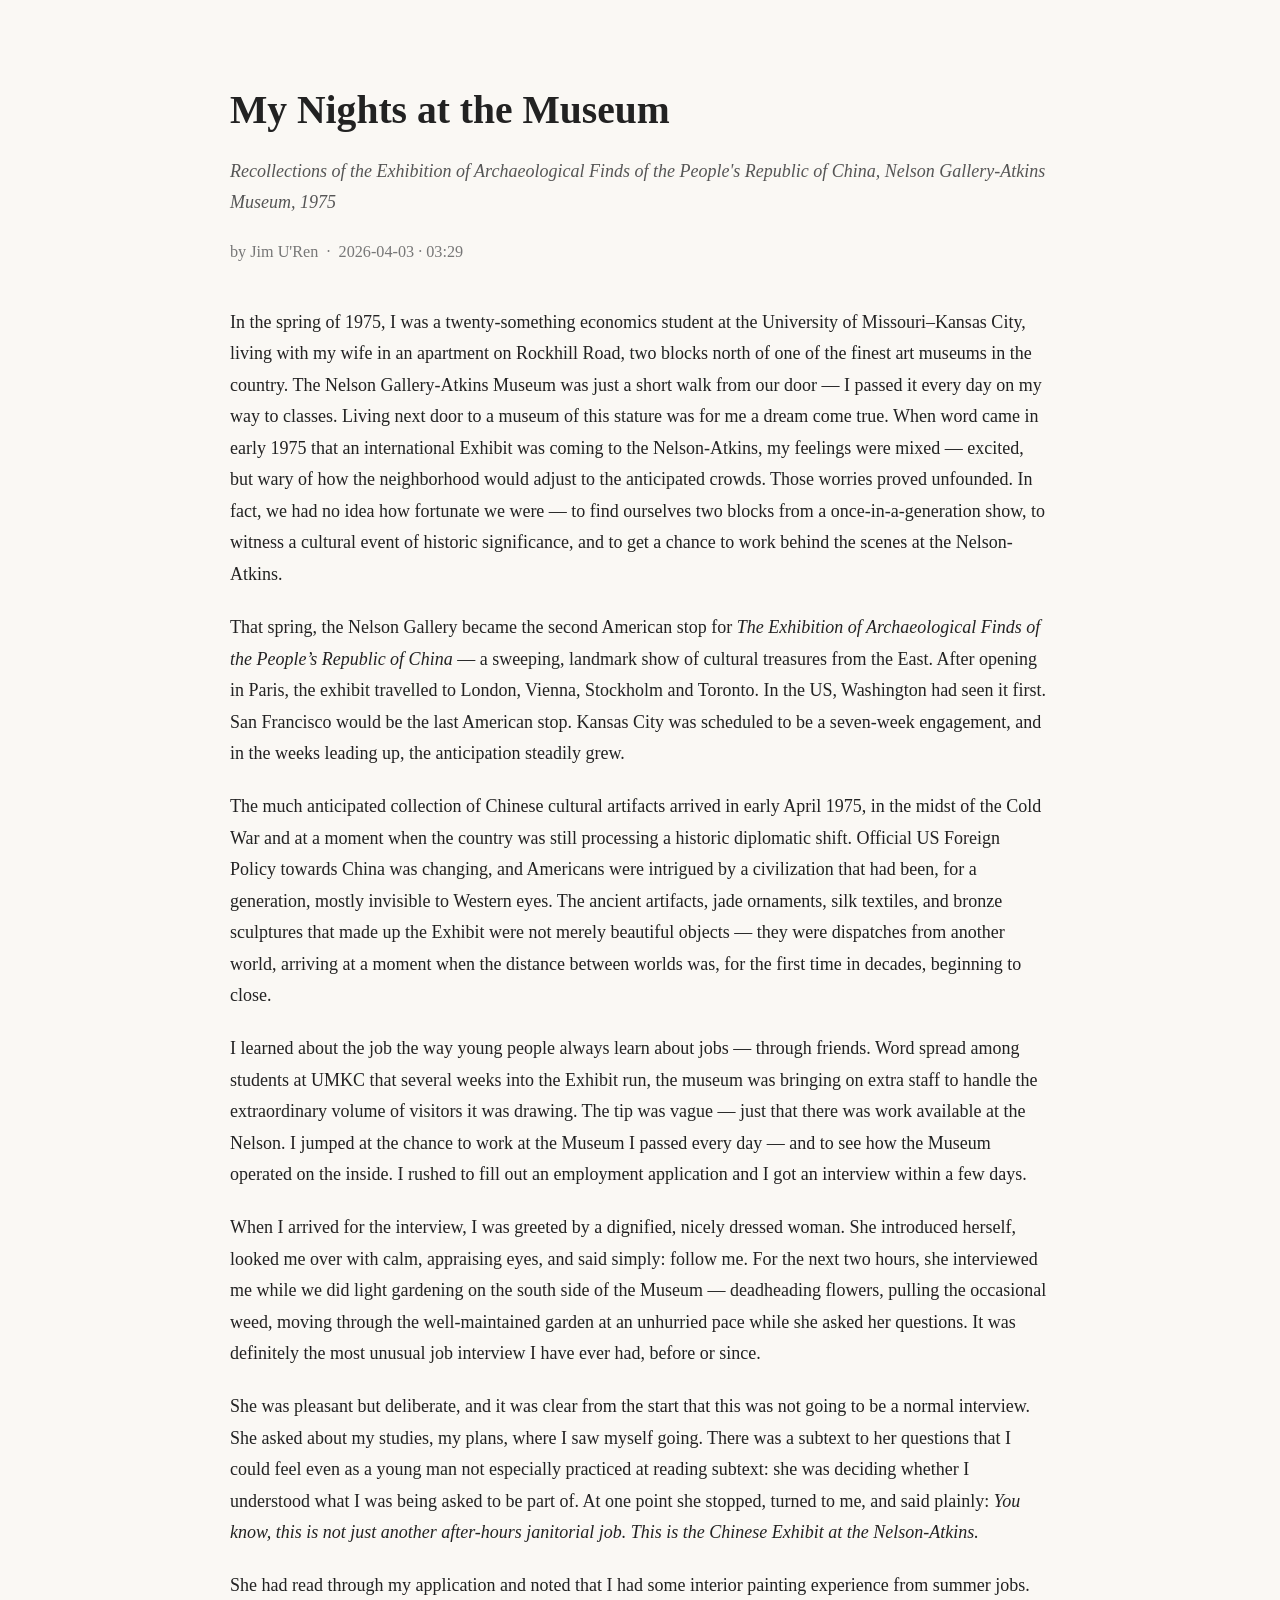
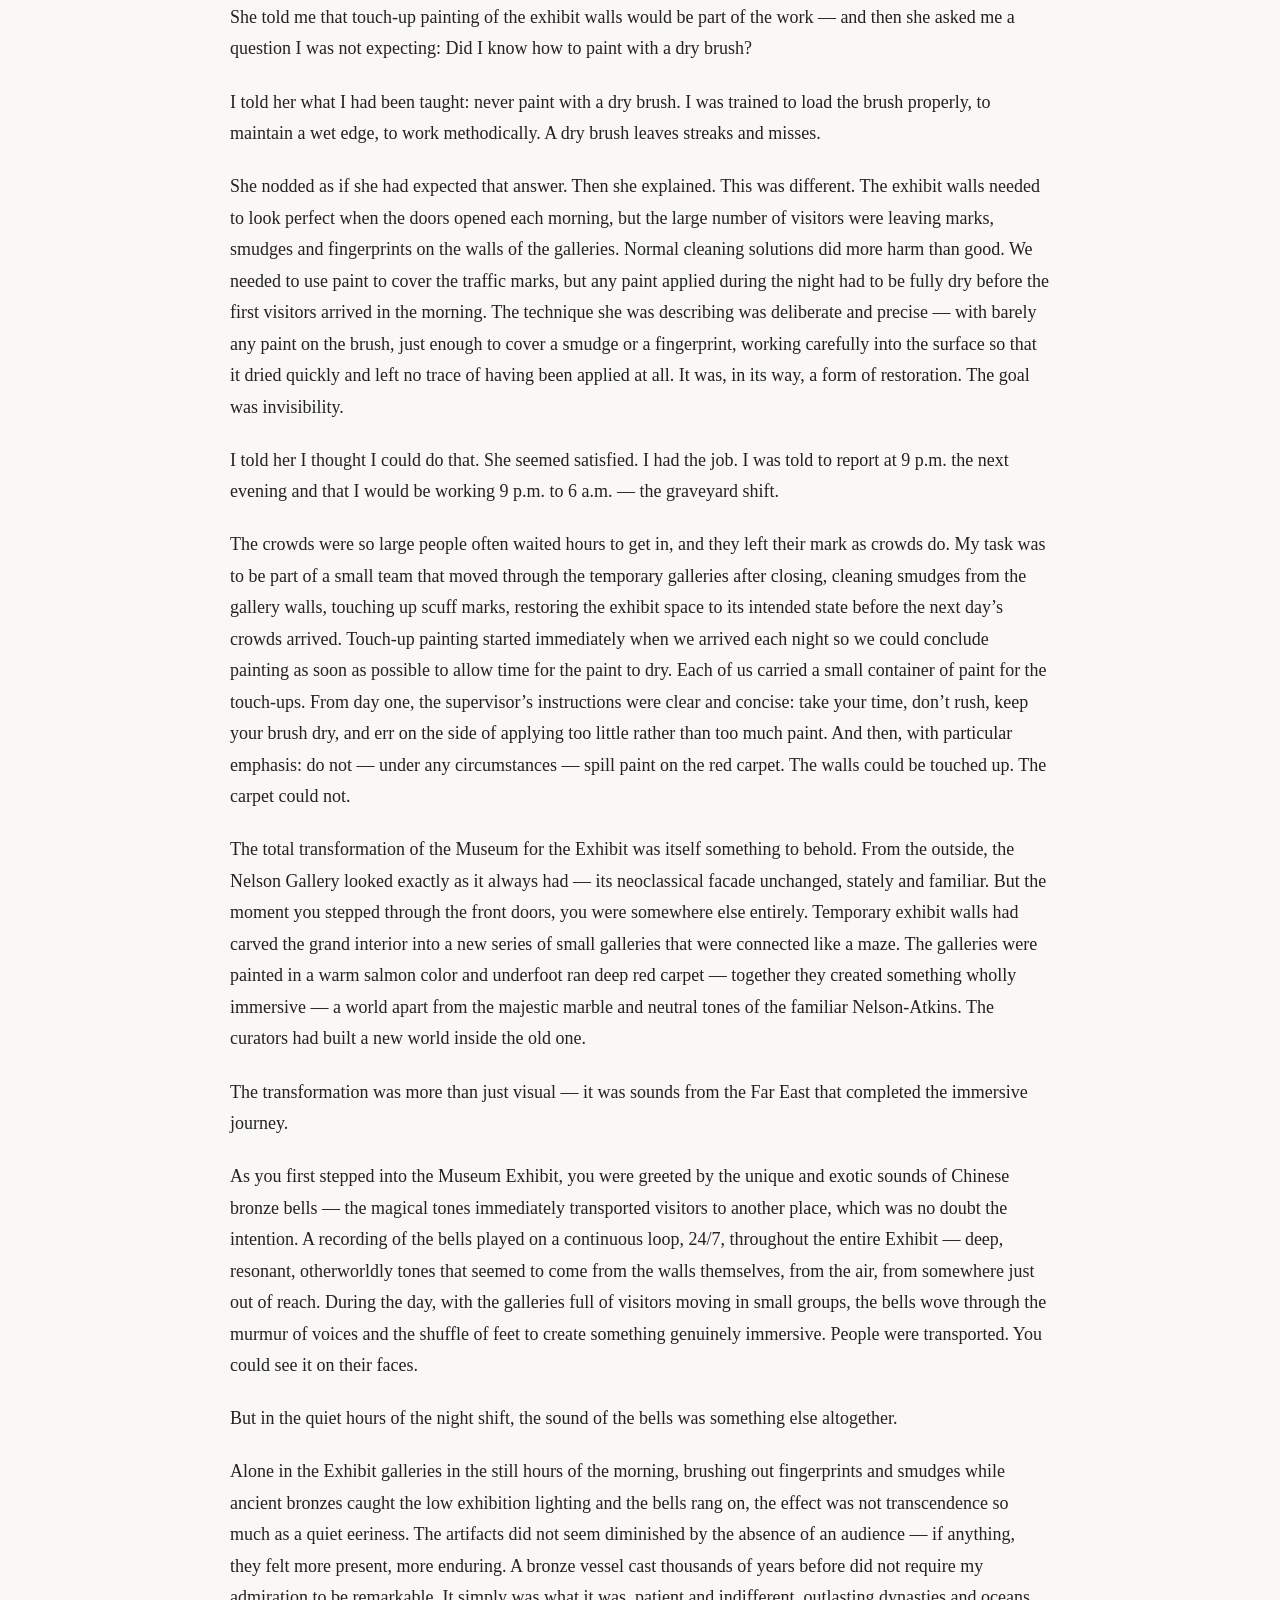
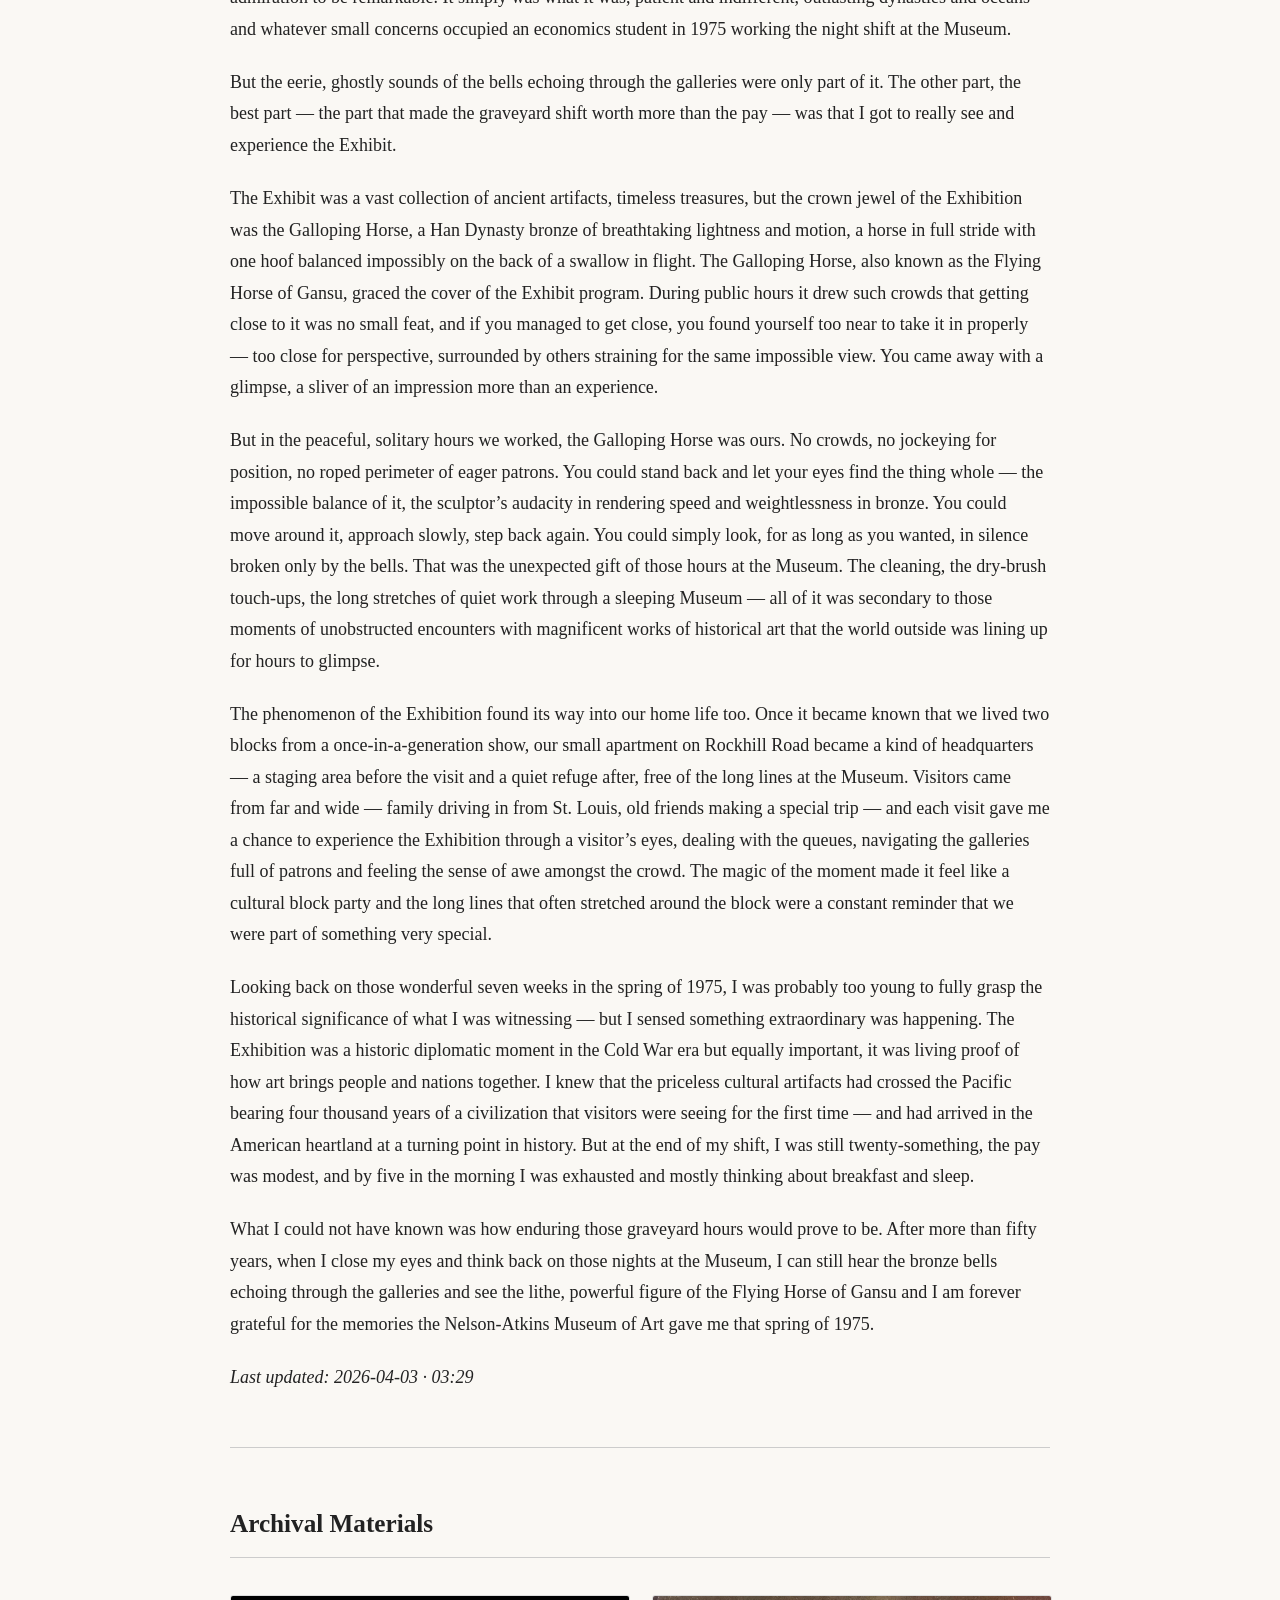
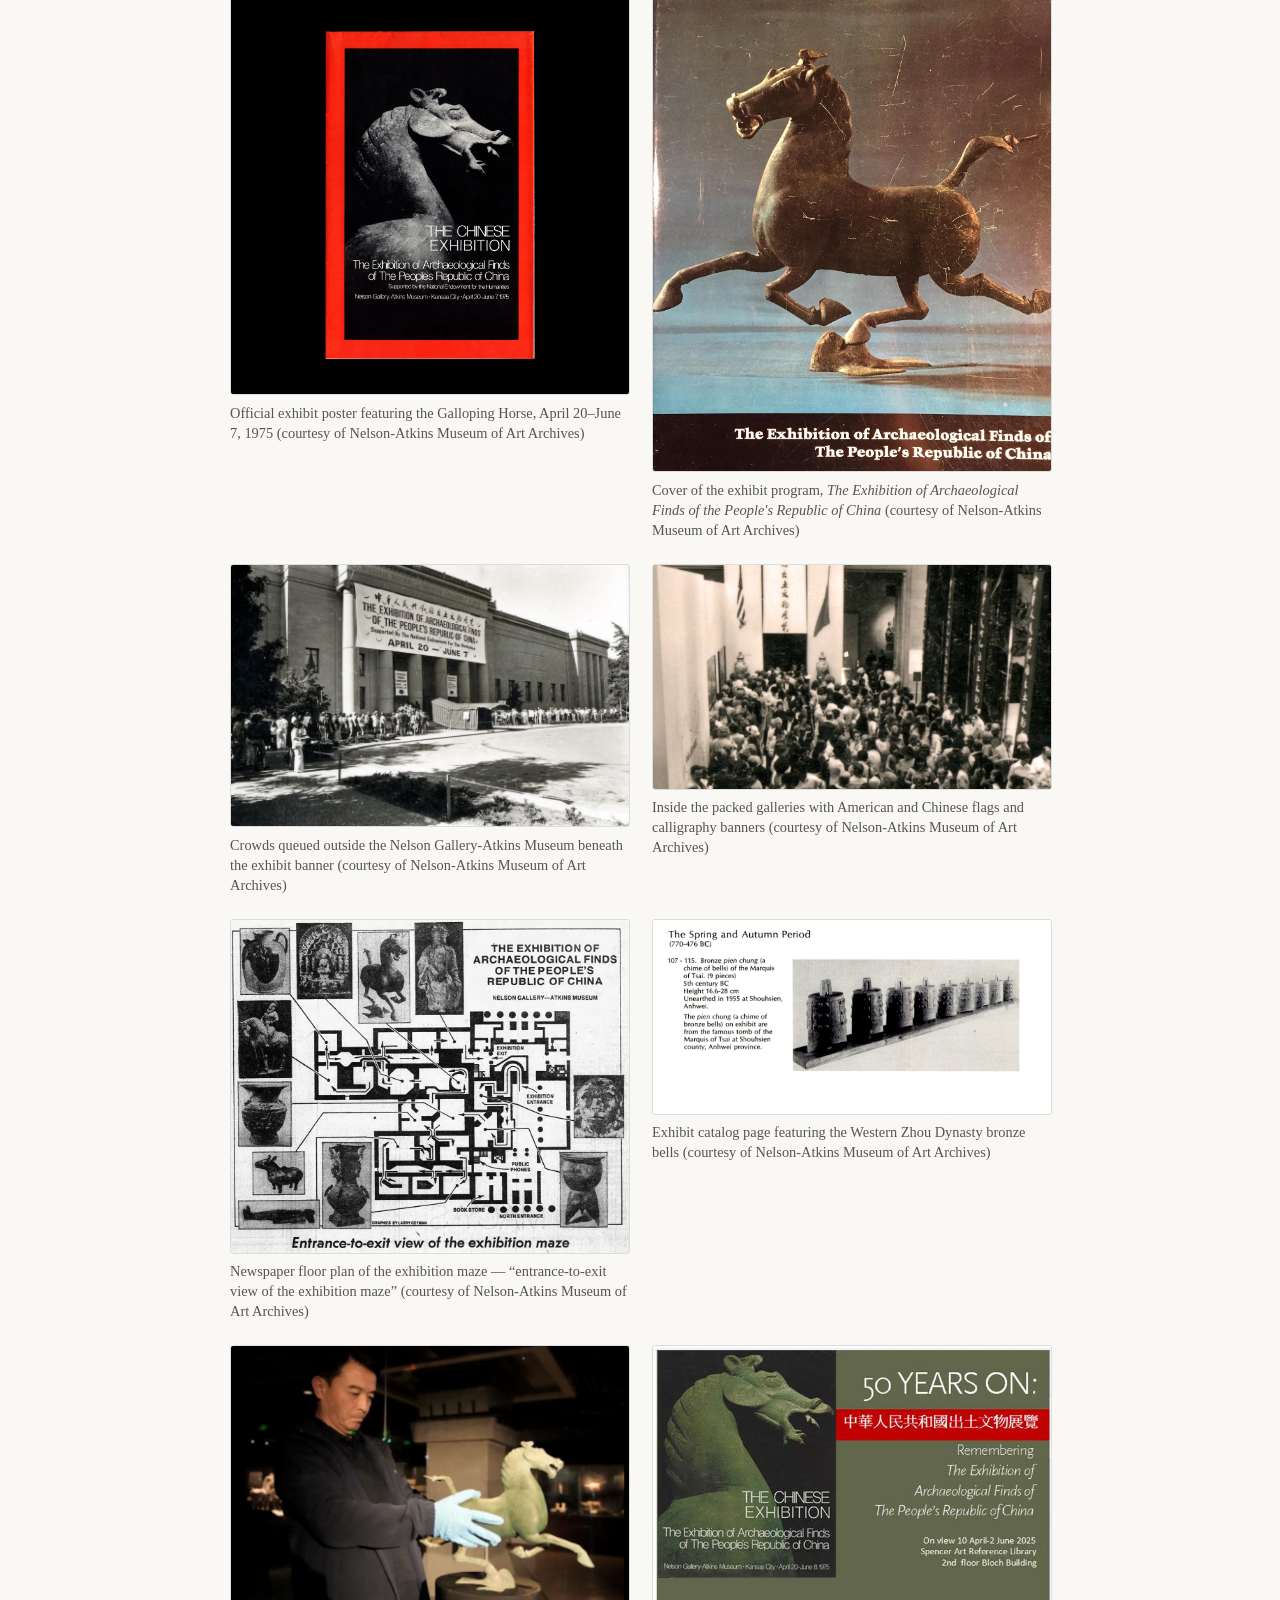
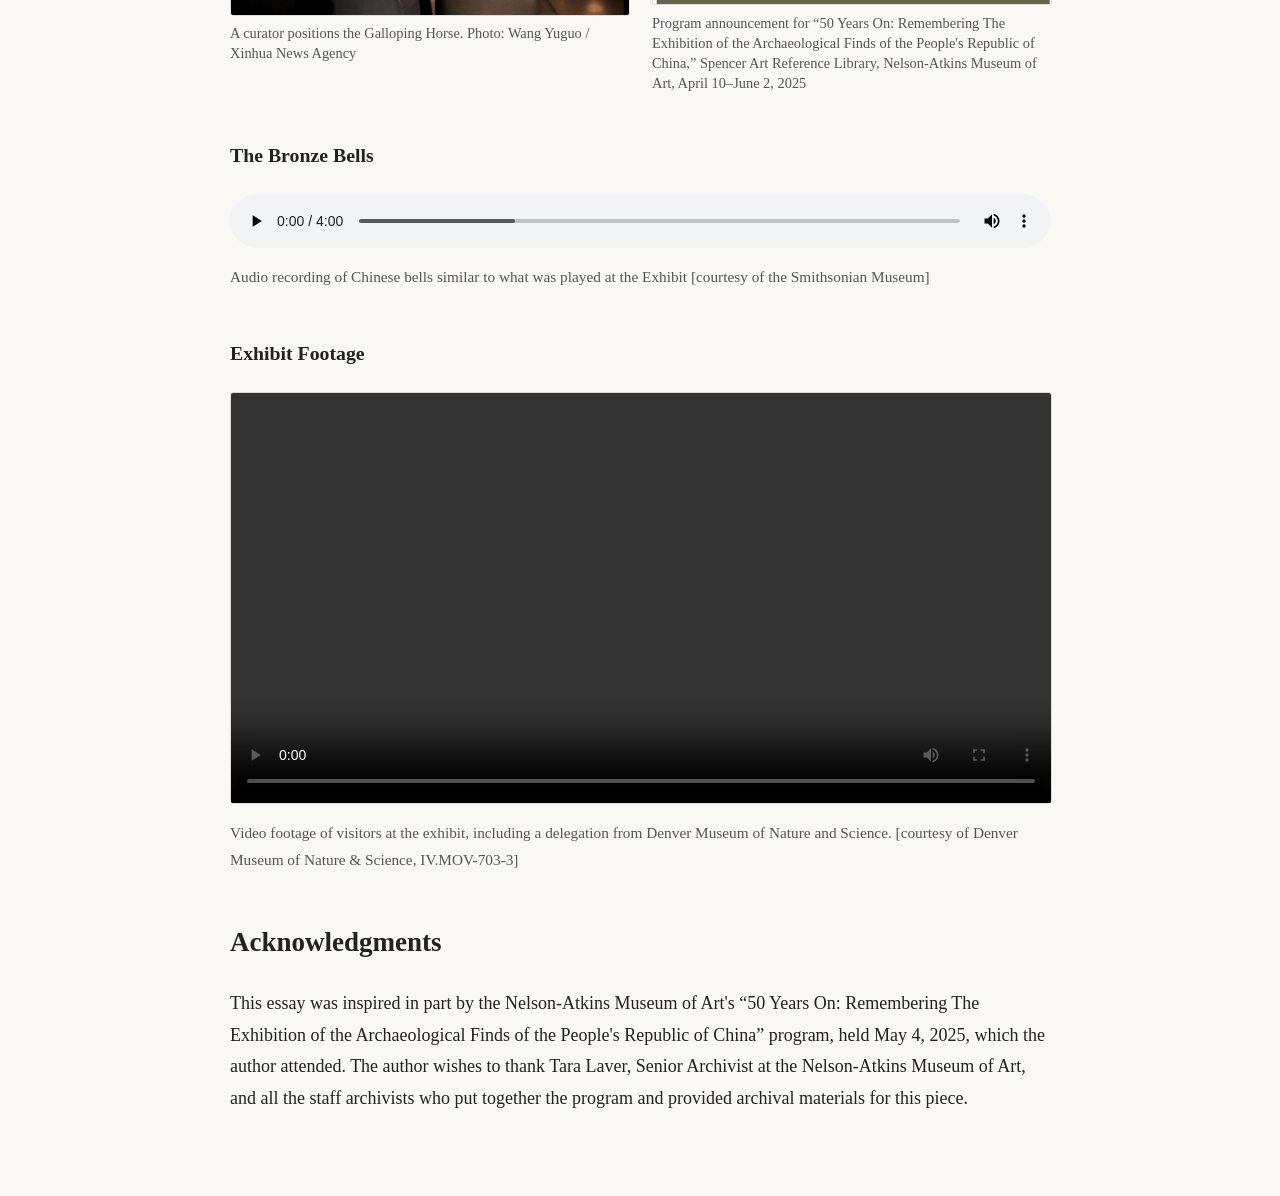
==== docs/index.html @ 13f087d5 "Grammar fixes and word refinements - "a historic" replacing "an historic" (American English) - "livi" ====
<!DOCTYPE html>
<html lang="en">
<head>
  <meta charset="UTF-8">
  <meta name="viewport" content="width=device-width, initial-scale=1.0">
  <title>My Nights at the Museum</title>
  <link rel="stylesheet" href="style.css">
</head>
<body>
<div class="container">

  <h1>My Nights at the Museum</h1>
  <p class="subtitle">Recollections of the Exhibition of Archaeological Finds of the People&#39;s Republic of China, Nelson Gallery-Atkins Museum, 1975</p>
  <p class="byline">by Jim U&#39;Ren &nbsp;&middot;&nbsp; 2026-04-03 · 03:29</p>

  <p>In the spring of 1975, I was a twenty-something economics student at
  the University of Missouri–Kansas City, living with my wife in an
  apartment on Rockhill Road, two blocks north of one of the finest art
  museums in the country. The Nelson Gallery-Atkins Museum was just a
  short walk from our door — I passed it every day on my way to classes.
  Living next door to a museum of this stature was for me a dream come
  true. When word came in early 1975 that an international Exhibit was
  coming to the Nelson-Atkins, my feelings were mixed — excited, but wary
  of how the neighborhood would adjust to the anticipated crowds. Those
  worries proved unfounded. In fact, we had no idea how fortunate we were
  — to find ourselves two blocks from a once-in-a-generation show, to
  witness a cultural event of historic significance, and to get a chance
  to work behind the scenes at the Nelson-Atkins.</p>
  <p>That spring, the Nelson Gallery became the second American stop for
  <em>The Exhibition of Archaeological Finds of the People’s Republic of
  China</em> — a sweeping, landmark show of cultural treasures from the
  East. After opening in Paris, the exhibit travelled to London, Vienna,
  Stockholm and Toronto. In the US, Washington had seen it first. San
  Francisco would be the last American stop. Kansas City was scheduled to
  be a seven-week engagement, and in the weeks leading up, the
  anticipation steadily grew.</p>
  <p>The much anticipated collection of Chinese cultural artifacts arrived
  in early April 1975, in the midst of the Cold War and at a moment when
  the country was still processing a historic diplomatic shift. Official
  US Foreign Policy towards China was changing, and Americans were
  intrigued by a civilization that had been, for a generation, mostly
  invisible to Western eyes. The ancient artifacts, jade ornaments, silk
  textiles, and bronze sculptures that made up the Exhibit were not merely
  beautiful objects — they were dispatches from another world, arriving at
  a moment when the distance between worlds was, for the first time in
  decades, beginning to close.</p>
  <p>I learned about the job the way young people always learn about jobs
  — through friends. Word spread among students at UMKC that several weeks
  into the Exhibit run, the museum was bringing on extra staff to handle
  the extraordinary volume of visitors it was drawing. The tip was vague —
  just that there was work available at the Nelson. I jumped at the chance
  to work at the Museum I passed every day — and to see how the Museum
  operated on the inside. I rushed to fill out an employment application
  and I got an interview within a few days.</p>
  <p>When I arrived for the interview, I was greeted by a dignified,
  nicely dressed woman. She introduced herself, looked me over with calm,
  appraising eyes, and said simply: follow me. For the next two hours, she
  interviewed me while we did light gardening on the south side of the
  Museum — deadheading flowers, pulling the occasional weed, moving
  through the well-maintained garden at an unhurried pace while she asked
  her questions. It was definitely the most unusual job interview I have
  ever had, before or since.</p>
  <p>She was pleasant but deliberate, and it was clear from the start that
  this was not going to be a normal interview. She asked about my studies,
  my plans, where I saw myself going. There was a subtext to her questions
  that I could feel even as a young man not especially practiced at
  reading subtext: she was deciding whether I understood what I was being
  asked to be part of. At one point she stopped, turned to me, and said
  plainly: <em>You know, this is not just another after-hours janitorial
  job. This is the Chinese Exhibit at the Nelson-Atkins.</em></p>
  <p>She had read through my application and noted that I had some
  interior painting experience from summer jobs. She told me that touch-up
  painting of the exhibit walls would be part of the work — and then she
  asked me a question I was not expecting: Did I know how to paint with a
  dry brush?</p>
  <p>I told her what I had been taught: never paint with a dry brush. I
  was trained to load the brush properly, to maintain a wet edge, to work
  methodically. A dry brush leaves streaks and misses.</p>
  <p>She nodded as if she had expected that answer. Then she explained.
  This was different. The exhibit walls needed to look perfect when the
  doors opened each morning, but the large number of visitors were leaving
  marks, smudges and fingerprints on the walls of the galleries. Normal
  cleaning solutions did more harm than good. We needed to use paint to
  cover the traffic marks, but any paint applied during the night had to
  be fully dry before the first visitors arrived in the morning. The
  technique she was describing was deliberate and precise — with barely
  any paint on the brush, just enough to cover a smudge or a fingerprint,
  working carefully into the surface so that it dried quickly and left no
  trace of having been applied at all. It was, in its way, a form of
  restoration. The goal was invisibility.</p>
  <p>I told her I thought I could do that. She seemed satisfied. I had the
  job. I was told to report at 9 p.m. the next evening and that I would be
  working 9 p.m. to 6 a.m. — the graveyard shift.</p>
  <p>The crowds were so large people often waited hours to get in, and
  they left their mark as crowds do. My task was to be part of a small
  team that moved through the temporary galleries after closing, cleaning
  smudges from the gallery walls, touching up scuff marks, restoring the
  exhibit space to its intended state before the next day’s crowds
  arrived. Touch-up painting started immediately when we arrived each
  night so we could conclude painting as soon as possible to allow time
  for the paint to dry. Each of us carried a small container of paint for
  the touch-ups. From day one, the supervisor’s instructions were clear
  and concise: take your time, don’t rush, keep your brush dry, and err on
  the side of applying too little rather than too much paint. And then,
  with particular emphasis: do not — under any circumstances — spill paint
  on the red carpet. The walls could be touched up. The carpet could
  not.</p>
  <p>The total transformation of the Museum for the Exhibit was itself
  something to behold. From the outside, the Nelson Gallery looked exactly
  as it always had — its neoclassical facade unchanged, stately and
  familiar. But the moment you stepped through the front doors, you were
  somewhere else entirely. Temporary exhibit walls had carved the grand
  interior into a new series of small galleries that were connected like a
  maze. The galleries were painted in a warm salmon color and underfoot
  ran deep red carpet — together they created something wholly immersive —
  a world apart from the majestic marble and neutral tones of the familiar
  Nelson-Atkins. The curators had built a new world inside the old
  one.</p>
  <p>The transformation was more than just visual — it was sounds from the
  Far East that completed the immersive journey.</p>
  <p>As you first stepped into the Museum Exhibit, you were greeted by the
  unique and exotic sounds of Chinese bronze bells — the magical tones
  immediately transported visitors to another place, which was no doubt
  the intention. A recording of the bells played on a continuous loop,
  24/7, throughout the entire Exhibit — deep, resonant, otherworldly tones
  that seemed to come from the walls themselves, from the air, from
  somewhere just out of reach. During the day, with the galleries full of
  visitors moving in small groups, the bells wove through the murmur of
  voices and the shuffle of feet to create something genuinely immersive.
  People were transported. You could see it on their faces.</p>
  <p>But in the quiet hours of the night shift, the sound of the bells was
  something else altogether.</p>
  <p>Alone in the Exhibit galleries in the still hours of the morning,
  brushing out fingerprints and smudges while ancient bronzes caught the
  low exhibition lighting and the bells rang on, the effect was not
  transcendence so much as a quiet eeriness. The artifacts did not seem
  diminished by the absence of an audience — if anything, they felt more
  present, more enduring. A bronze vessel cast thousands of years before
  did not require my admiration to be remarkable. It simply was what it
  was, patient and indifferent, outlasting dynasties and oceans and
  whatever small concerns occupied an economics student in 1975 working
  the night shift at the Museum.</p>
  <p>But the eerie, ghostly sounds of the bells echoing through the
  galleries were only part of it. The other part, the best part — the part
  that made the graveyard shift worth more than the pay — was that I got
  to really see and experience the Exhibit.</p>
  <p>The Exhibit was a vast collection of ancient artifacts, timeless
  treasures, but the crown jewel of the Exhibition was the Galloping
  Horse, a Han Dynasty bronze of breathtaking lightness and motion, a
  horse in full stride with one hoof balanced impossibly on the back of a
  swallow in flight. The Galloping Horse, also known as the Flying Horse
  of Gansu, graced the cover of the Exhibit program. During public hours
  it drew such crowds that getting close to it was no small feat, and if
  you managed to get close, you found yourself too near to take it in
  properly — too close for perspective, surrounded by others straining for
  the same impossible view. You came away with a glimpse, a sliver of an
  impression more than an experience.</p>
  <p>But in the peaceful, solitary hours we worked, the Galloping Horse
  was ours. No crowds, no jockeying for position, no roped perimeter of
  eager patrons. You could stand back and let your eyes find the thing
  whole — the impossible balance of it, the sculptor’s audacity in
  rendering speed and weightlessness in bronze. You could move around it,
  approach slowly, step back again. You could simply look, for as long as
  you wanted, in silence broken only by the bells. That was the unexpected
  gift of those hours at the Museum. The cleaning, the dry-brush
  touch-ups, the long stretches of quiet work through a sleeping Museum —
  all of it was secondary to those moments of unobstructed encounters with
  magnificent works of historical art that the world outside was lining up
  for hours to glimpse.</p>
  <p>The phenomenon of the Exhibition found its way into our home life
  too. Once it became known that we lived two blocks from a
  once-in-a-generation show, our small apartment on Rockhill Road became a
  kind of headquarters — a staging area before the visit and a quiet
  refuge after, free of the long lines at the Museum. Visitors came from
  far and wide — family driving in from St. Louis, old friends making a
  special trip — and each visit gave me a chance to experience the
  Exhibition through a visitor’s eyes, dealing with the queues, navigating
  the galleries full of patrons and feeling the sense of awe amongst the
  crowd. The magic of the moment made it feel like a cultural block party
  and the long lines that often stretched around the block were a constant
  reminder that we were part of something very special.</p>
  <p>Looking back on those wonderful seven weeks in the spring of 1975, I
  was probably too young to fully grasp the historical significance of
  what I was witnessing — but I sensed something extraordinary was
  happening. The Exhibition was a historic diplomatic moment in the Cold
  War era but equally important, it was living proof of how art brings
  people and nations together. I knew that the priceless cultural
  artifacts had crossed the Pacific bearing four thousand years of a
  civilization that visitors were seeing for the first time — and had
  arrived in the American heartland at a turning point in history. But at
  the end of my shift, I was still twenty-something, the pay was modest,
  and by five in the morning I was exhausted and mostly thinking about
  breakfast and sleep.</p>
  <p>What I could not have known was how enduring those graveyard hours
  would prove to be. After more than fifty years, when I close my eyes and
  think back on those nights at the Museum, I can still hear the bronze
  bells echoing through the galleries and see the lithe, powerful figure
  of the Flying Horse of Gansu and I am forever grateful for the memories
  the Nelson-Atkins Museum of Art gave me that spring of 1975.</p>

  <p class="timestamp"><em>Last updated: 2026-04-03 · 03:29</em></p>

  <hr>

  <div class="archival">
    <h2>Archival Materials</h2>

    <div class="gallery">
      <figure>
        <img src="The-Exhibit-Poster.png" alt="Official exhibit poster featuring the Galloping Horse">
        <figcaption>Official exhibit poster featuring the Galloping Horse, April 20&ndash;June 7, 1975 (courtesy of Nelson-Atkins Museum of Art Archives)</figcaption>
      </figure>
      <figure>
        <img src="The-Prancing-Horse.jpg" alt="Cover of the exhibit program">
        <figcaption>Cover of the exhibit program, <em>The Exhibition of Archaeological Finds of the People&#39;s Republic of China</em> (courtesy of Nelson-Atkins Museum of Art Archives)</figcaption>
      </figure>
      <figure>
        <img src="Lines-at-the-Museum.jpg" alt="Crowds queued outside the Nelson Gallery-Atkins Museum">
        <figcaption>Crowds queued outside the Nelson Gallery-Atkins Museum beneath the exhibit banner (courtesy of Nelson-Atkins Museum of Art Archives)</figcaption>
      </figure>
      <figure>
        <img src="Crowds-at-the-Museum.jpg" alt="Packed galleries inside the museum">
        <figcaption>Inside the packed galleries with American and Chinese flags and calligraphy banners (courtesy of Nelson-Atkins Museum of Art Archives)</figcaption>
      </figure>
      <figure>
        <img src="Map-of-the-Exhibit.jpg" alt="Newspaper floor plan of the exhibition maze">
        <figcaption>Newspaper floor plan of the exhibition maze &mdash; &ldquo;entrance-to-exit view of the exhibition maze&rdquo; (courtesy of Nelson-Atkins Museum of Art Archives)</figcaption>
      </figure>
      <figure>
        <img src="A-Chime-of-Bronze-Bells.png" alt="Exhibit catalog page featuring Western Zhou Dynasty bronze bells">
        <figcaption>Exhibit catalog page featuring the Western Zhou Dynasty bronze bells (courtesy of Nelson-Atkins Museum of Art Archives)</figcaption>
      </figure>
      <figure>
        <img src="Chinese-Curator-w-Galloping-Horse.png" alt="Curator handling the Galloping Horse">
        <figcaption>A curator positions the Galloping Horse. Photo: Wang Yuguo / Xinhua News Agency</figcaption>
      </figure>
      <figure>
        <img src="50year-Nelson-Atkins-celebration.jpg" alt="50 Years On: Remembering The Exhibition of Archaeological Finds of the People's Republic of China">
        <figcaption>Program announcement for &ldquo;50 Years On: Remembering The Exhibition of the Archaeological Finds of the People&#39;s Republic of China,&rdquo; Spencer Art Reference Library, Nelson-Atkins Museum of Art, April 10&ndash;June 2, 2025</figcaption>
      </figure>
    </div>

    <div class="audio-section">
      <h3>The Bronze Bells</h3>
      <audio controls>
        <source src="Chinese_Bells.mp3" type="audio/mpeg">
        Your browser does not support the audio element.
      </audio>
      <p>Audio recording of Chinese bells similar to what was played at the Exhibit [courtesy of the Smithsonian Museum]</p>
    </div>

    <div class="video-section">
      <h3>Exhibit Footage</h3>
      <video controls>
        <source src="https://archive.org/download/chinese-exhibit-nelson-atkins-1975/VIDEO_Chinese-Exhibit-at-the-Nelson-Atkins-1975.mp4" type="video/mp4">
        Your browser does not support the video element.
      </video>
      <p>Video footage of visitors at the exhibit, including a delegation from Denver Museum of Nature and Science. [courtesy of Denver Museum of Nature &amp; Science, IV.MOV-703-3]</p>
    </div>

  </div>

  <div class="acknowledgments">
    <h2>Acknowledgments</h2>
    <p>This essay was inspired in part by the Nelson-Atkins Museum of Art&#39;s &ldquo;50 Years On: Remembering The Exhibition of the Archaeological Finds of the People&#39;s Republic of China&rdquo; program, held May 4, 2025, which the author attended. The author wishes to thank Tara Laver, Senior Archivist at the Nelson-Atkins Museum of Art, and all the staff archivists who put together the program and provided archival materials for this piece.</p>
  </div>

</div>
</body>
</html>
---- docs/style.css ----
body {
  font-family: Georgia, 'Times New Roman', serif;
  font-size: 18px;
  line-height: 1.75;
  color: #222;
  background: #faf8f4;
  margin: 0;
  padding: 0;
}

.container {
  max-width: 820px;
  margin: 0 auto;
  padding: 60px 40px;
}

h1 {
  font-size: 2.2em;
  margin-bottom: 0.2em;
  line-height: 1.2;
}

.subtitle {
  font-size: 1em;
  font-style: italic;
  color: #555;
  margin-bottom: 0.3em;
}

.byline {
  font-size: 0.9em;
  color: #777;
  margin-bottom: 2.5em;
}

p {
  margin: 1.2em 0;
}

em {
  font-style: italic;
}

hr {
  border: none;
  border-top: 1px solid #ccc;
  margin: 3em 0;
}

/* Archival Materials */
.archival {
  margin-top: 3em;
}

.archival h2 {
  font-size: 1.4em;
  margin-bottom: 1.5em;
  border-bottom: 1px solid #ccc;
  padding-bottom: 0.4em;
}

.gallery {
  display: grid;
  grid-template-columns: repeat(auto-fill, minmax(280px, 1fr));
  gap: 24px;
  margin-bottom: 2.5em;
}

.gallery figure {
  margin: 0;
}

.gallery img {
  width: 100%;
  height: auto;
  display: block;
  border: 1px solid #ddd;
  border-radius: 3px;
}

.gallery figcaption {
  font-size: 0.8em;
  color: #555;
  margin-top: 0.5em;
  line-height: 1.4;
}

.audio-section,
.video-section {
  margin-bottom: 2.5em;
}

.audio-section h3,
.video-section h3 {
  font-size: 1.1em;
  margin-bottom: 0.6em;
}

.audio-section p,
.video-section p {
  font-size: 0.85em;
  color: #555;
  margin-top: 0.4em;
}

audio {
  width: 100%;
  margin-top: 0.5em;
}

video {
  width: 100%;
  height: auto;
  border: 1px solid #ddd;
  border-radius: 3px;
  margin-top: 0.5em;
}
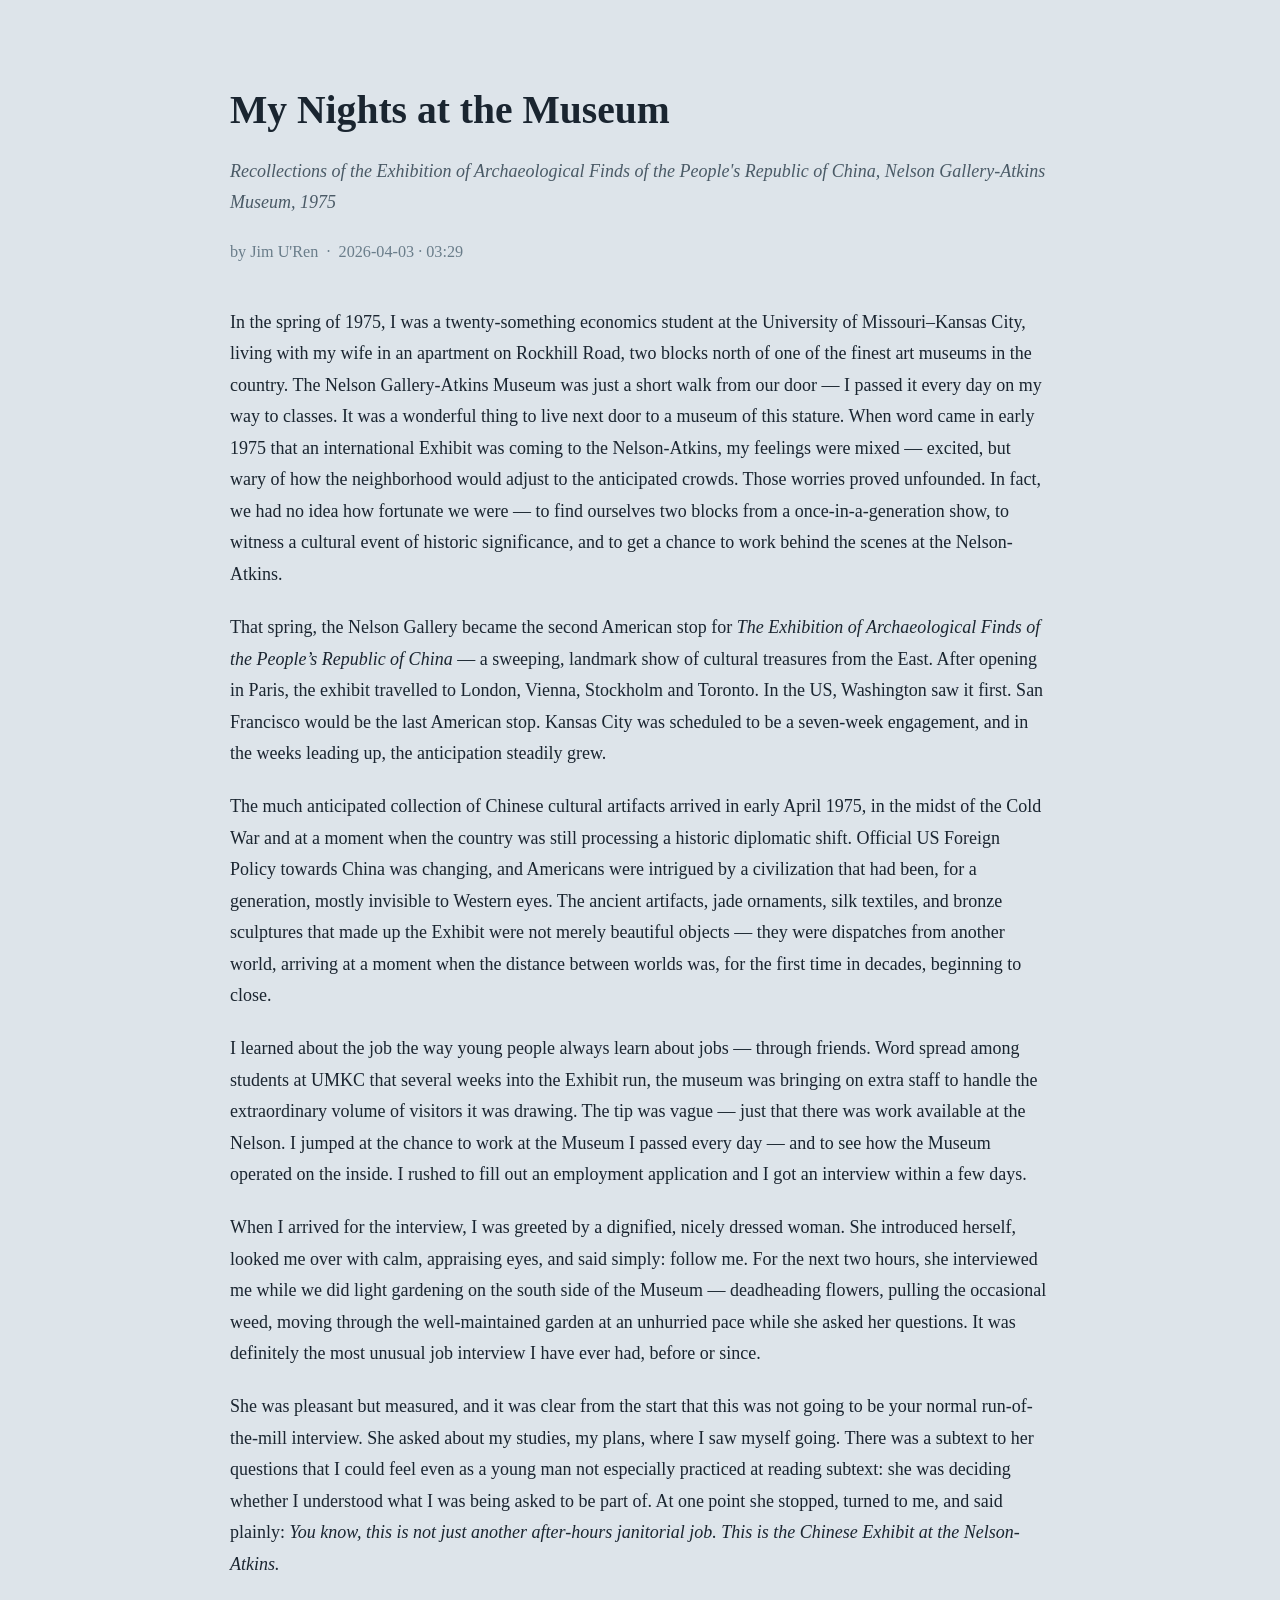
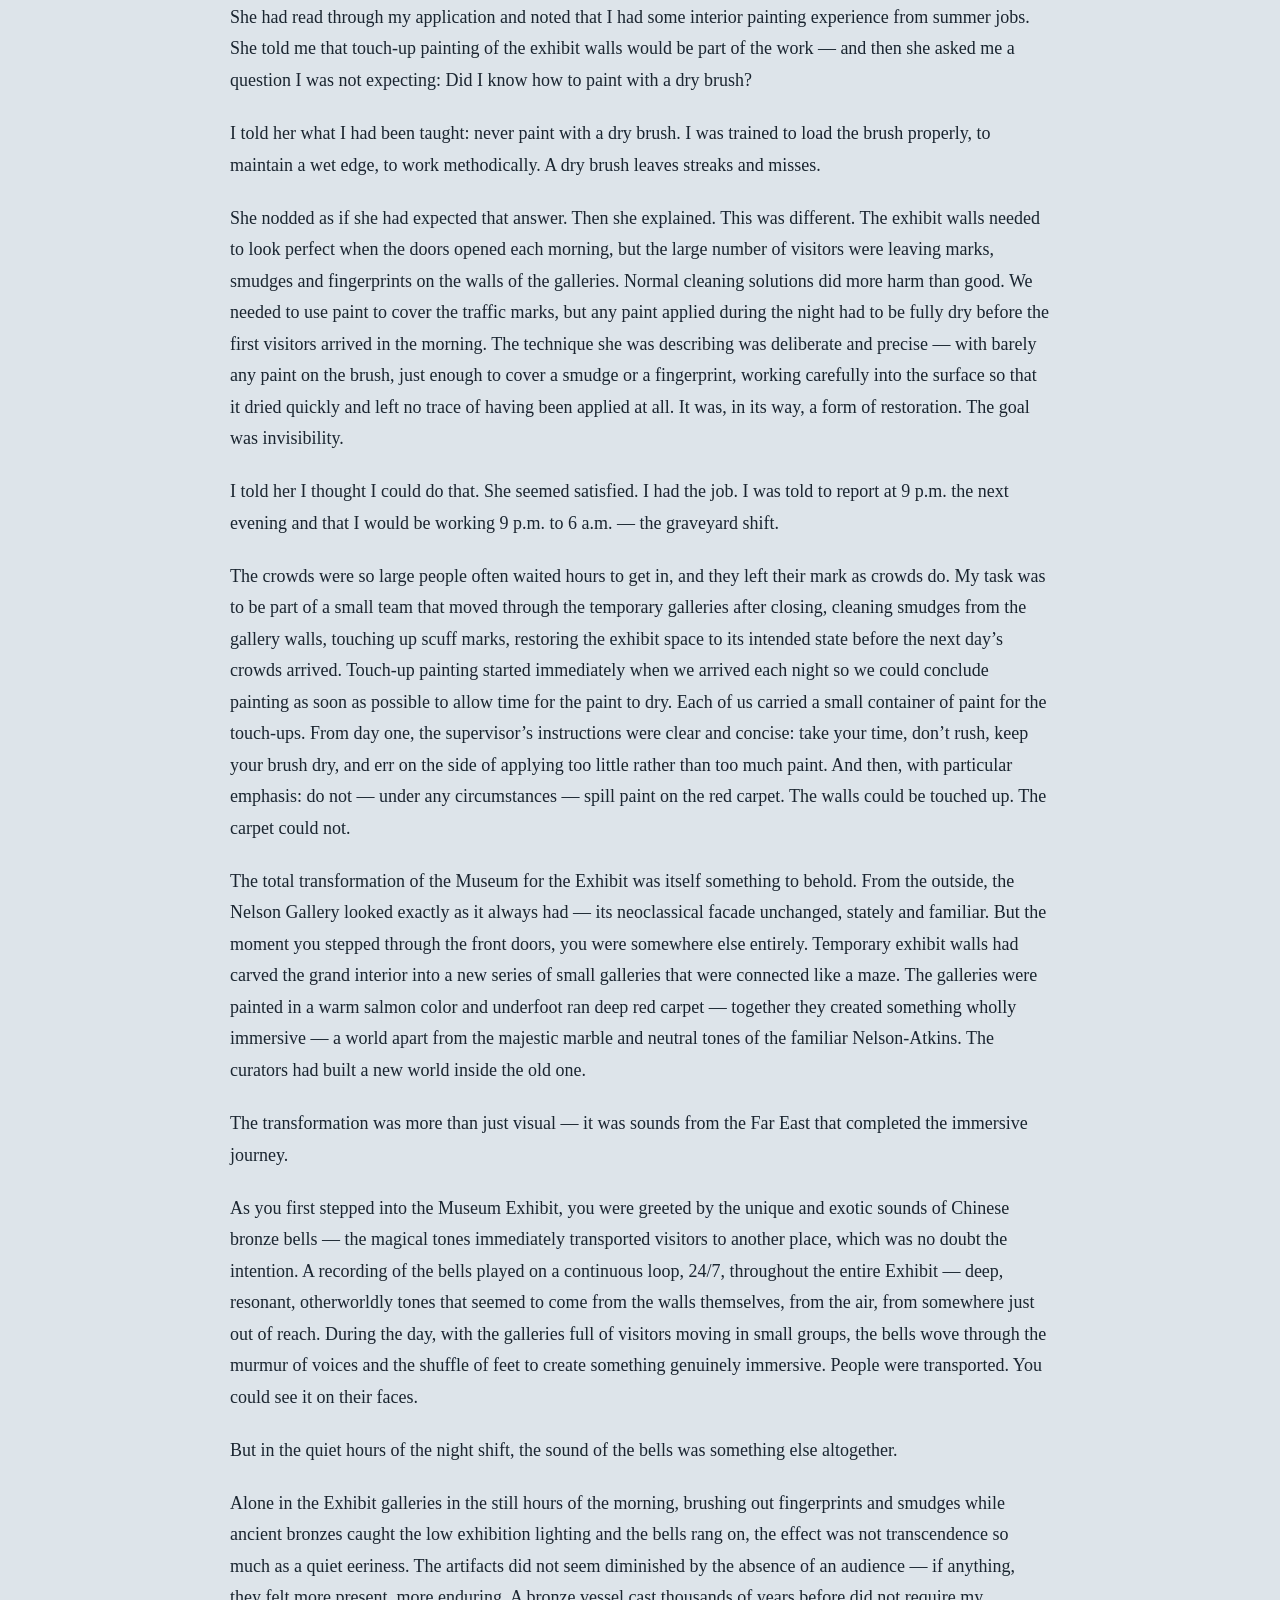
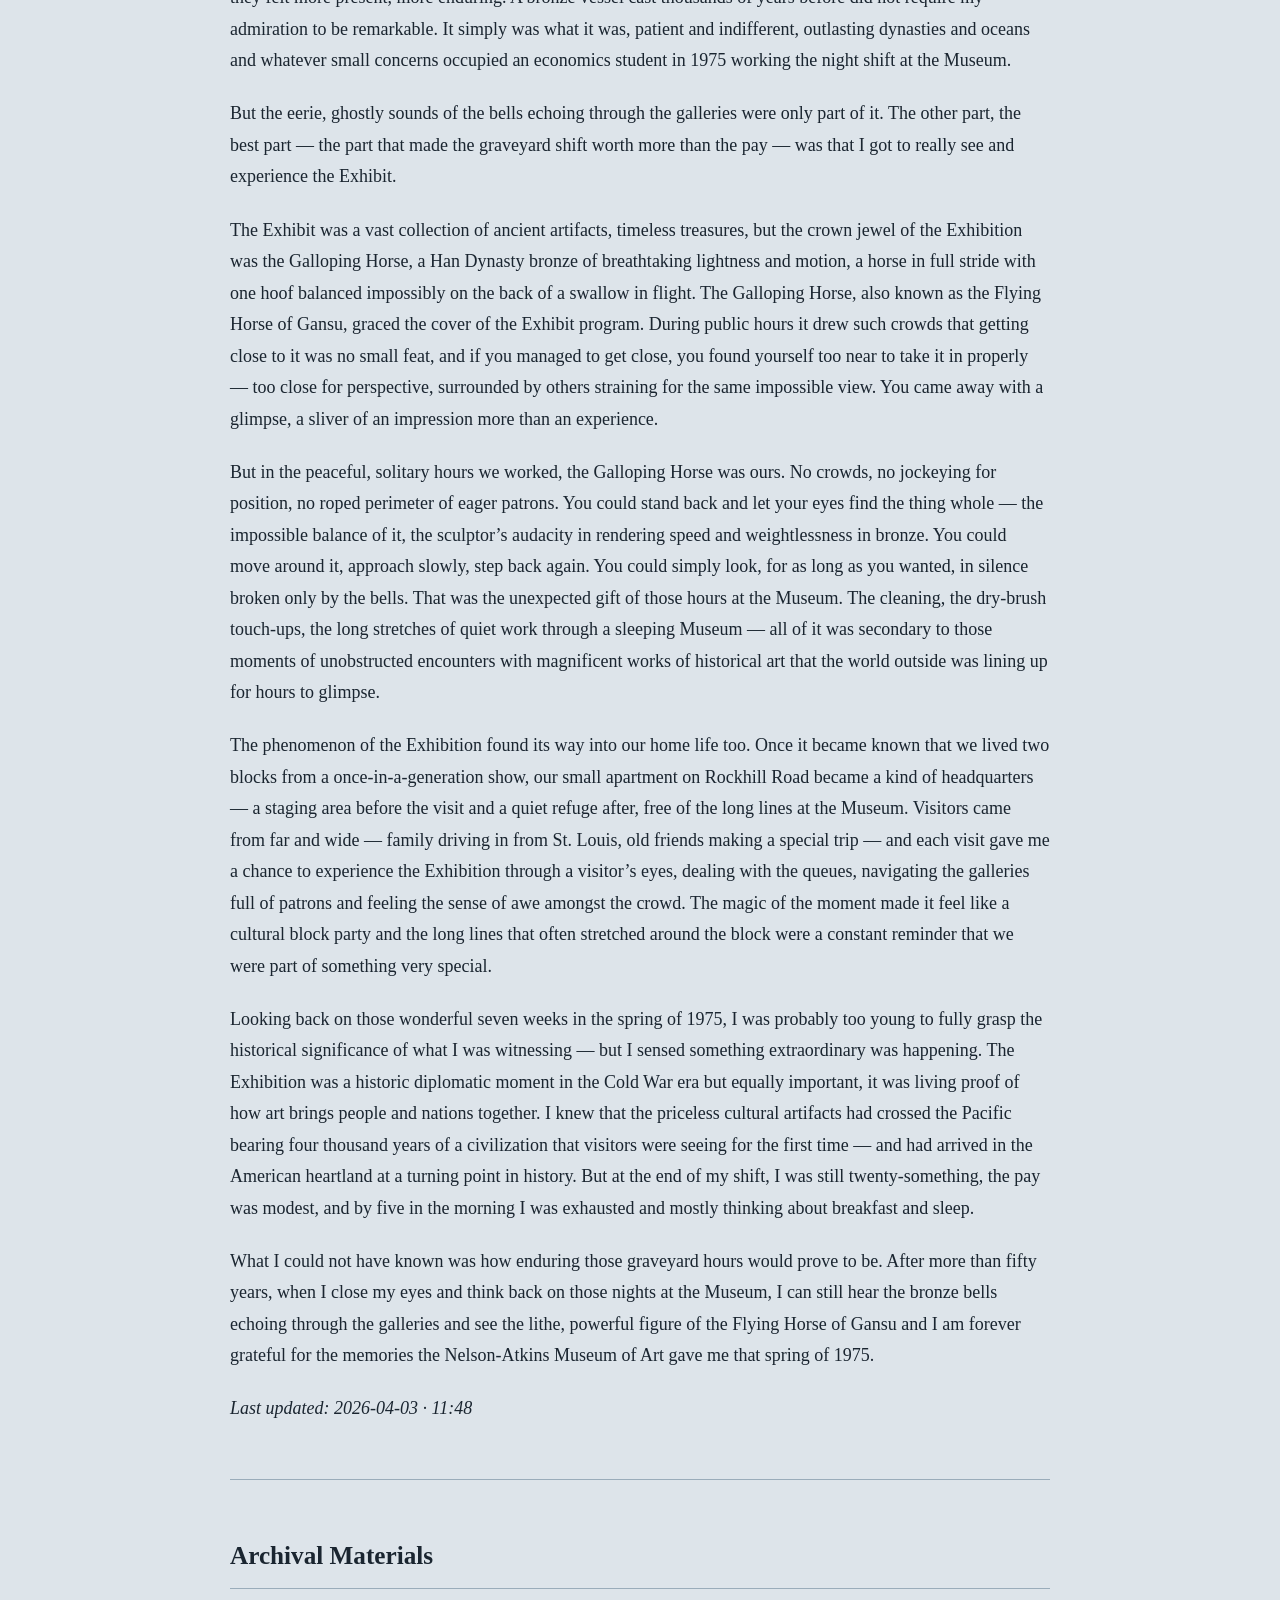
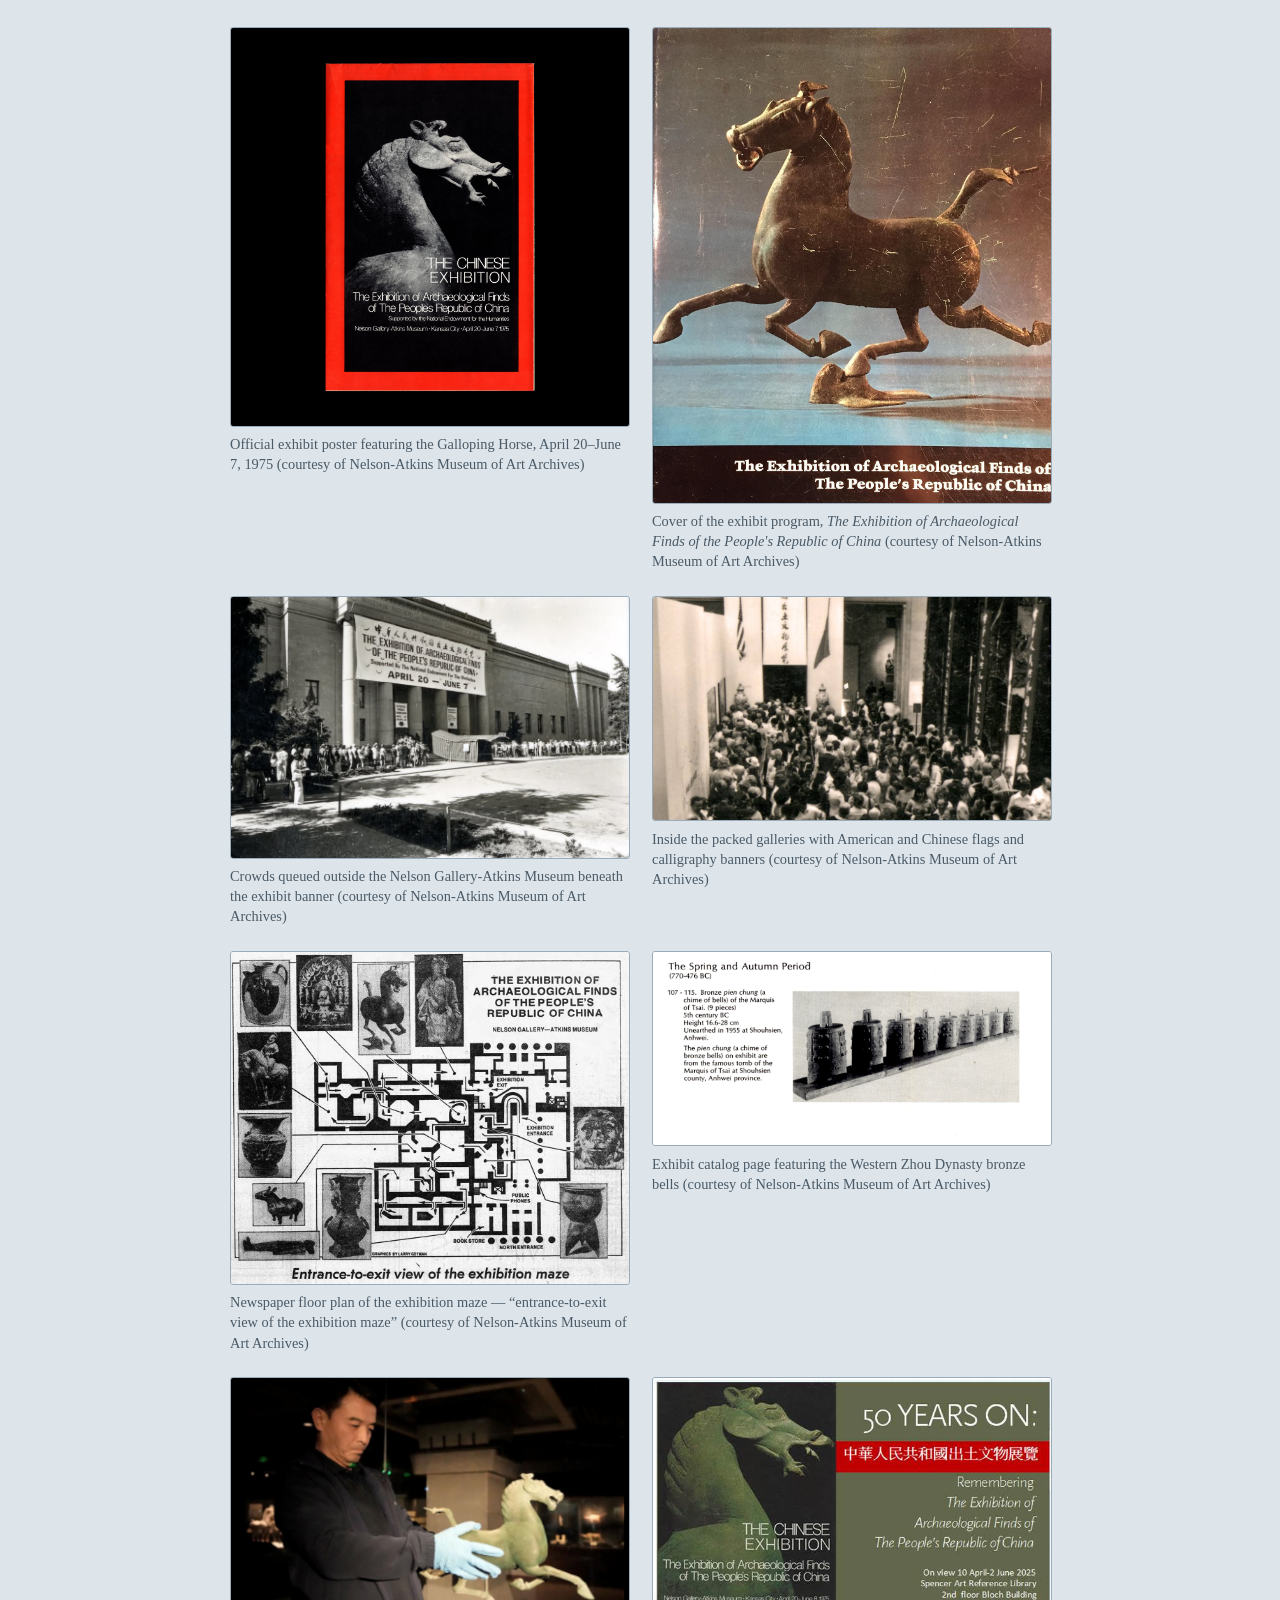
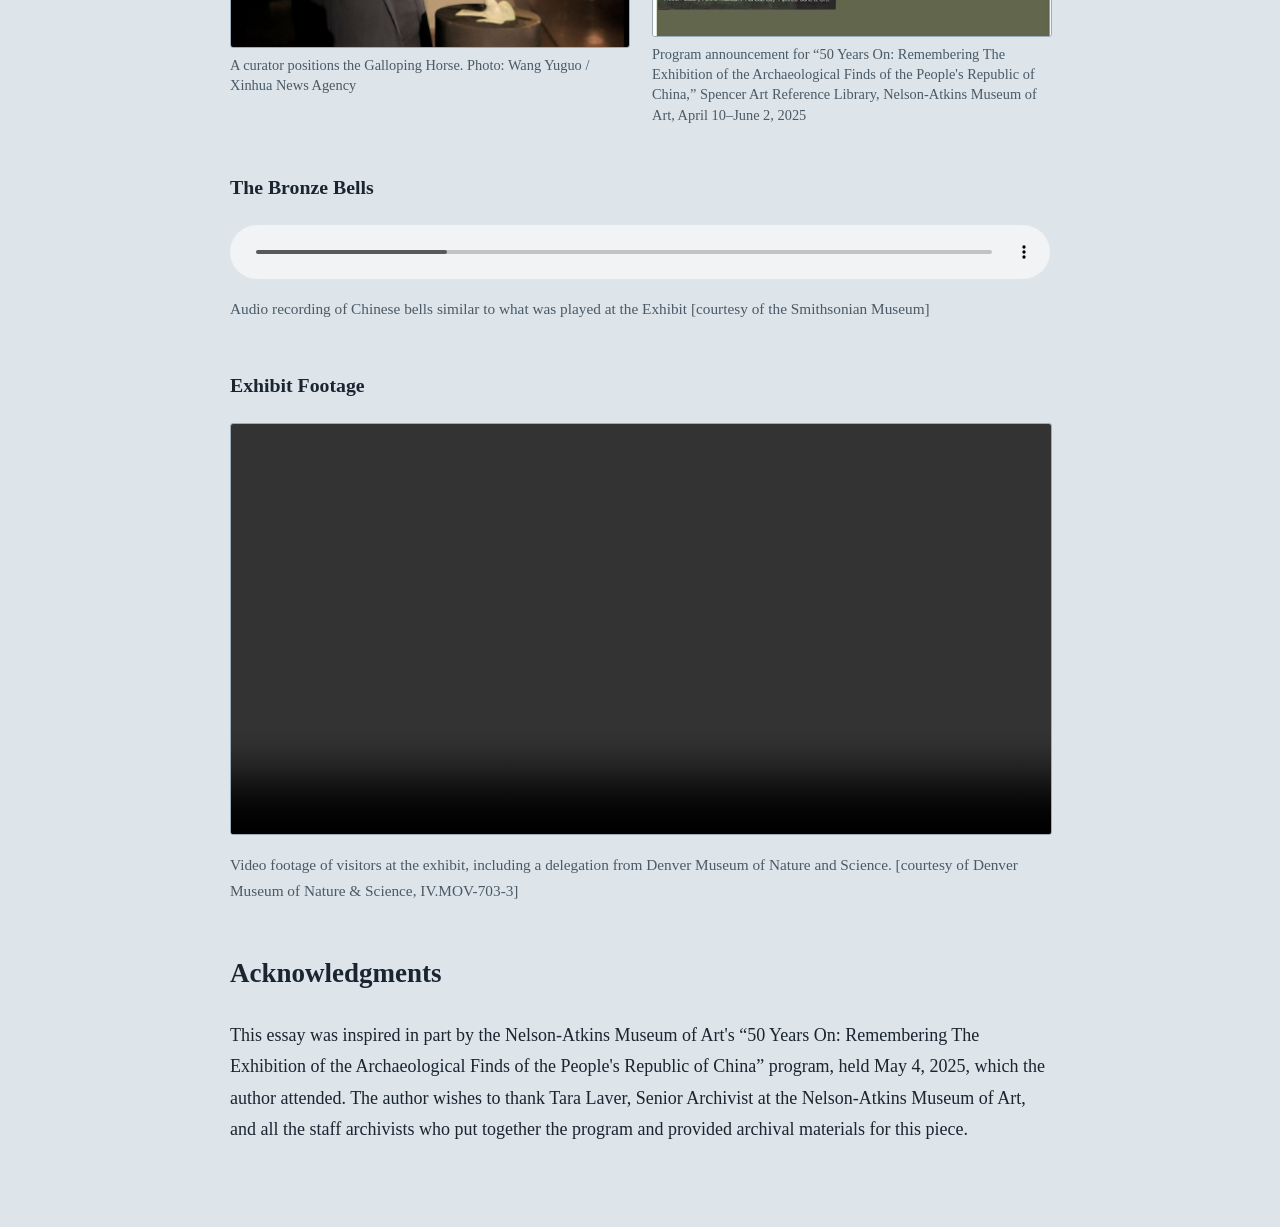
==== commit 295976c0: "Word refinements: deliberate→measured, interview phrasing, and other sentence tweaks Editorial assis" ====
--- a/docs/index.html
+++ b/docs/index.html
@@ -18,22 +18,22 @@
   apartment on Rockhill Road, two blocks north of one of the finest art
   museums in the country. The Nelson Gallery-Atkins Museum was just a
   short walk from our door — I passed it every day on my way to classes.
-  Living next door to a museum of this stature was for me a dream come
-  true. When word came in early 1975 that an international Exhibit was
-  coming to the Nelson-Atkins, my feelings were mixed — excited, but wary
-  of how the neighborhood would adjust to the anticipated crowds. Those
-  worries proved unfounded. In fact, we had no idea how fortunate we were
-  — to find ourselves two blocks from a once-in-a-generation show, to
-  witness a cultural event of historic significance, and to get a chance
-  to work behind the scenes at the Nelson-Atkins.</p>
+  It was a wonderful thing to live next door to a museum of this stature.
+  When word came in early 1975 that an international Exhibit was coming to
+  the Nelson-Atkins, my feelings were mixed — excited, but wary of how the
+  neighborhood would adjust to the anticipated crowds. Those worries
+  proved unfounded. In fact, we had no idea how fortunate we were — to
+  find ourselves two blocks from a once-in-a-generation show, to witness a
+  cultural event of historic significance, and to get a chance to work
+  behind the scenes at the Nelson-Atkins.</p>
   <p>That spring, the Nelson Gallery became the second American stop for
   <em>The Exhibition of Archaeological Finds of the People’s Republic of
   China</em> — a sweeping, landmark show of cultural treasures from the
   East. After opening in Paris, the exhibit travelled to London, Vienna,
-  Stockholm and Toronto. In the US, Washington had seen it first. San
-  Francisco would be the last American stop. Kansas City was scheduled to
-  be a seven-week engagement, and in the weeks leading up, the
-  anticipation steadily grew.</p>
+  Stockholm and Toronto. In the US, Washington saw it first. San Francisco
+  would be the last American stop. Kansas City was scheduled to be a
+  seven-week engagement, and in the weeks leading up, the anticipation
+  steadily grew.</p>
   <p>The much anticipated collection of Chinese cultural artifacts arrived
   in early April 1975, in the midst of the Cold War and at a moment when
   the country was still processing a historic diplomatic shift. Official
@@ -60,14 +60,15 @@
   through the well-maintained garden at an unhurried pace while she asked
   her questions. It was definitely the most unusual job interview I have
   ever had, before or since.</p>
-  <p>She was pleasant but deliberate, and it was clear from the start that
-  this was not going to be a normal interview. She asked about my studies,
-  my plans, where I saw myself going. There was a subtext to her questions
-  that I could feel even as a young man not especially practiced at
-  reading subtext: she was deciding whether I understood what I was being
-  asked to be part of. At one point she stopped, turned to me, and said
-  plainly: <em>You know, this is not just another after-hours janitorial
-  job. This is the Chinese Exhibit at the Nelson-Atkins.</em></p>
+  <p>She was pleasant but measured, and it was clear from the start that
+  this was not going to be your normal run-of-the-mill interview. She
+  asked about my studies, my plans, where I saw myself going. There was a
+  subtext to her questions that I could feel even as a young man not
+  especially practiced at reading subtext: she was deciding whether I
+  understood what I was being asked to be part of. At one point she
+  stopped, turned to me, and said plainly: <em>You know, this is not just
+  another after-hours janitorial job. This is the Chinese Exhibit at the
+  Nelson-Atkins.</em></p>
   <p>She had read through my application and noted that I had some
   interior painting experience from summer jobs. She told me that touch-up
   painting of the exhibit walls would be part of the work — and then she
@@ -198,7 +199,7 @@
   of the Flying Horse of Gansu and I am forever grateful for the memories
   the Nelson-Atkins Museum of Art gave me that spring of 1975.</p>
 
-  <p class="timestamp"><em>Last updated: 2026-04-03 · 03:29</em></p>
+  <p class="timestamp"><em>Last updated: 2026-04-03 · 11:48</em></p>
 
   <hr>
 
--- a/docs/style.css
+++ b/docs/style.css
@@ -2,8 +2,8 @@
   font-family: Georgia, 'Times New Roman', serif;
   font-size: 18px;
   line-height: 1.75;
-  color: #222;
-  background: #faf8f4;
+  color: #1a2530;
+  background: #dde4ea;
   margin: 0;
   padding: 0;
 }
@@ -23,13 +23,13 @@
 .subtitle {
   font-size: 1em;
   font-style: italic;
-  color: #555;
+  color: #4a5a66;
   margin-bottom: 0.3em;
 }
 
 .byline {
   font-size: 0.9em;
-  color: #777;
+  color: #6a7d8a;
   margin-bottom: 2.5em;
 }
 
@@ -43,7 +43,7 @@
 
 hr {
   border: none;
-  border-top: 1px solid #ccc;
+  border-top: 1px solid #9aacba;
   margin: 3em 0;
 }
 
@@ -55,7 +55,7 @@
 .archival h2 {
   font-size: 1.4em;
   margin-bottom: 1.5em;
-  border-bottom: 1px solid #ccc;
+  border-bottom: 1px solid #9aacba;
   padding-bottom: 0.4em;
 }
 
@@ -74,13 +74,13 @@
   width: 100%;
   height: auto;
   display: block;
-  border: 1px solid #ddd;
+  border: 1px solid #9aacba;
   border-radius: 3px;
 }
 
 .gallery figcaption {
   font-size: 0.8em;
-  color: #555;
+  color: #4a5a66;
   margin-top: 0.5em;
   line-height: 1.4;
 }
@@ -99,7 +99,7 @@
 .audio-section p,
 .video-section p {
   font-size: 0.85em;
-  color: #555;
+  color: #4a5a66;
   margin-top: 0.4em;
 }
 
@@ -111,7 +111,7 @@
 video {
   width: 100%;
   height: auto;
-  border: 1px solid #ddd;
+  border: 1px solid #9aacba;
   border-radius: 3px;
   margin-top: 0.5em;
 }
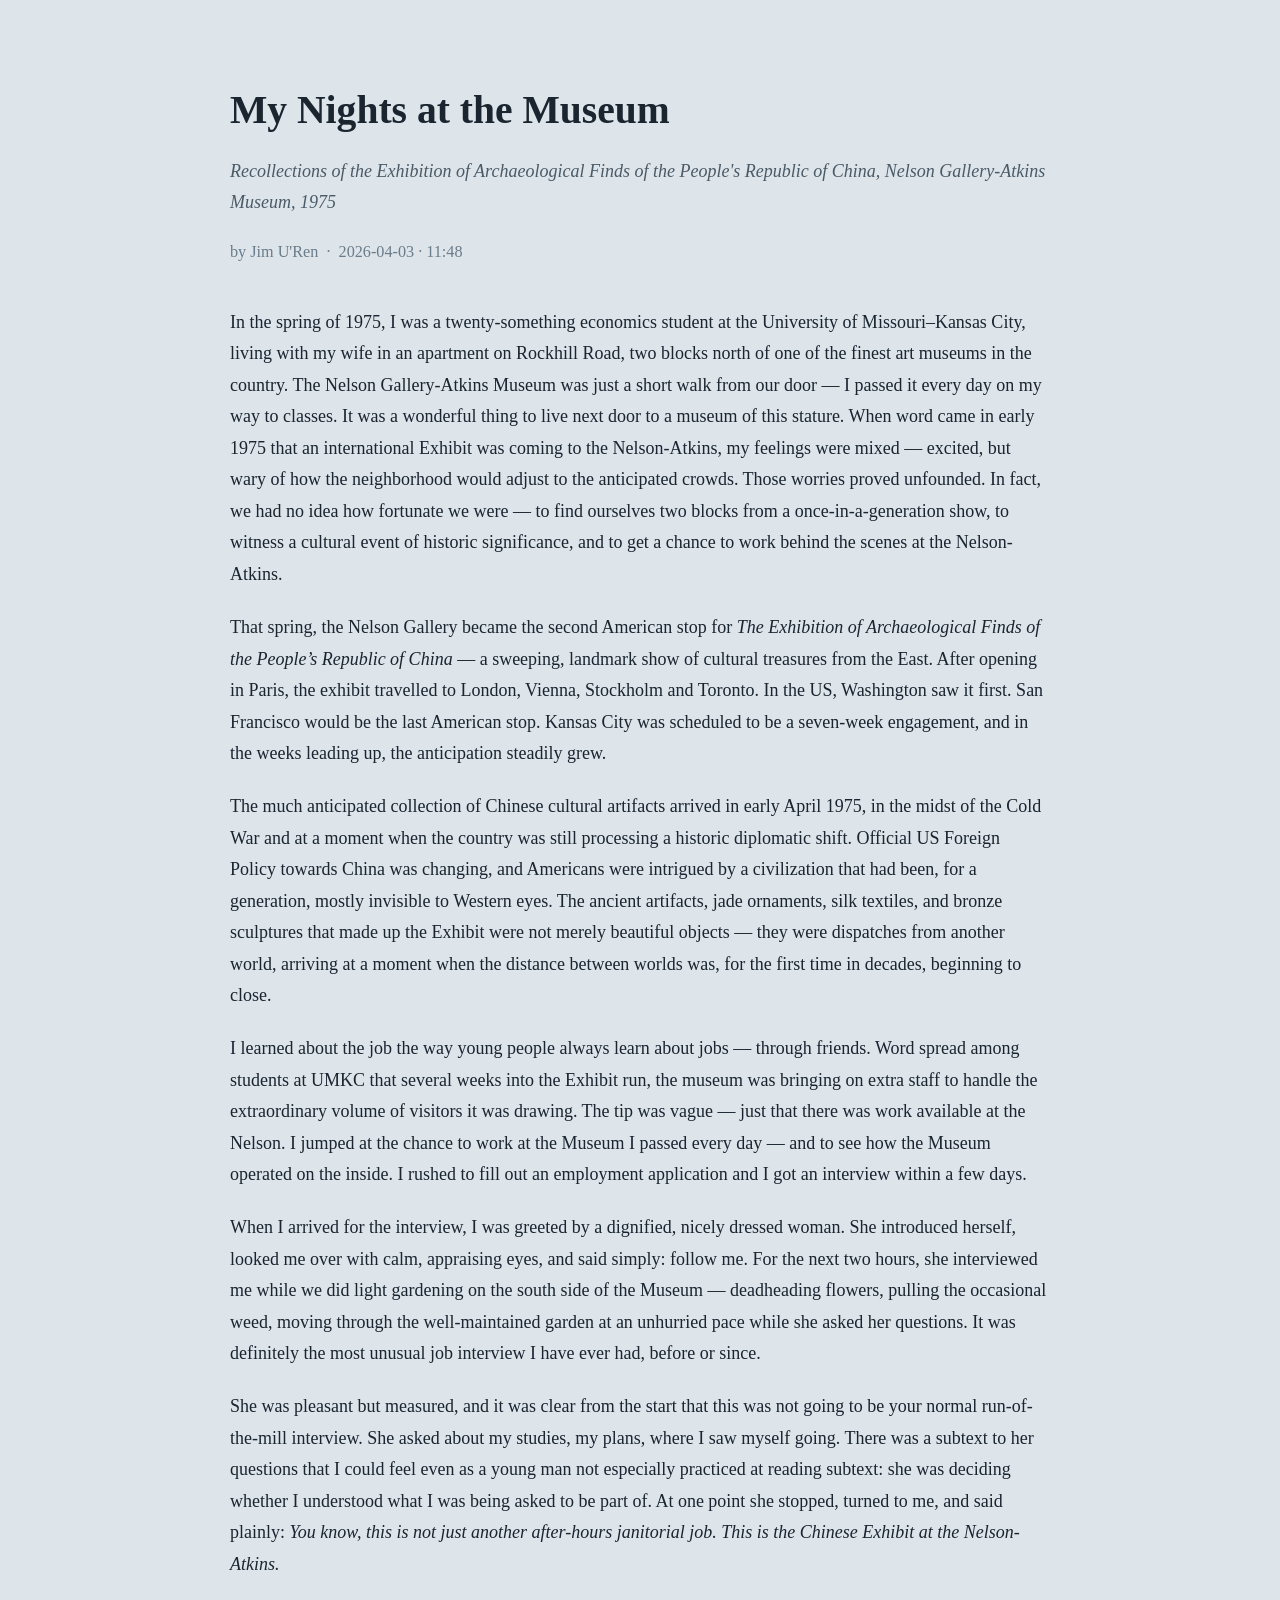
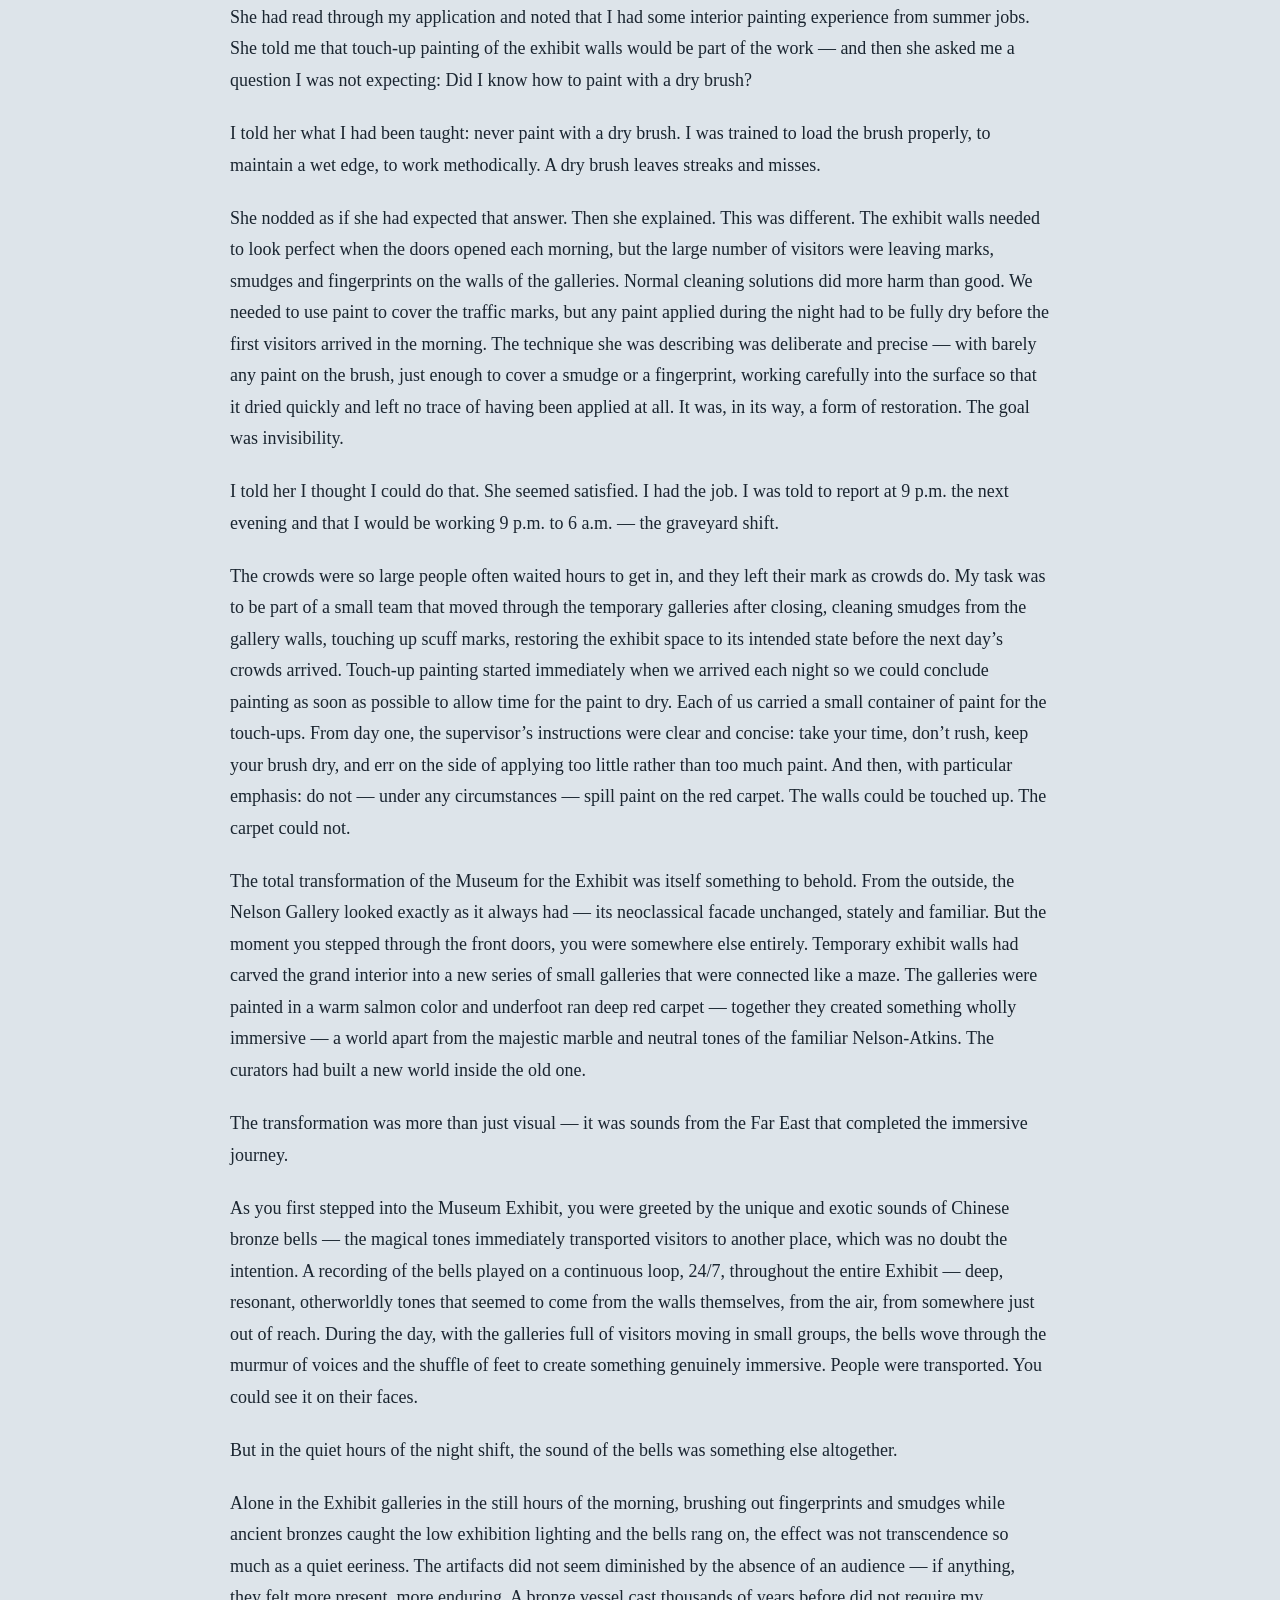
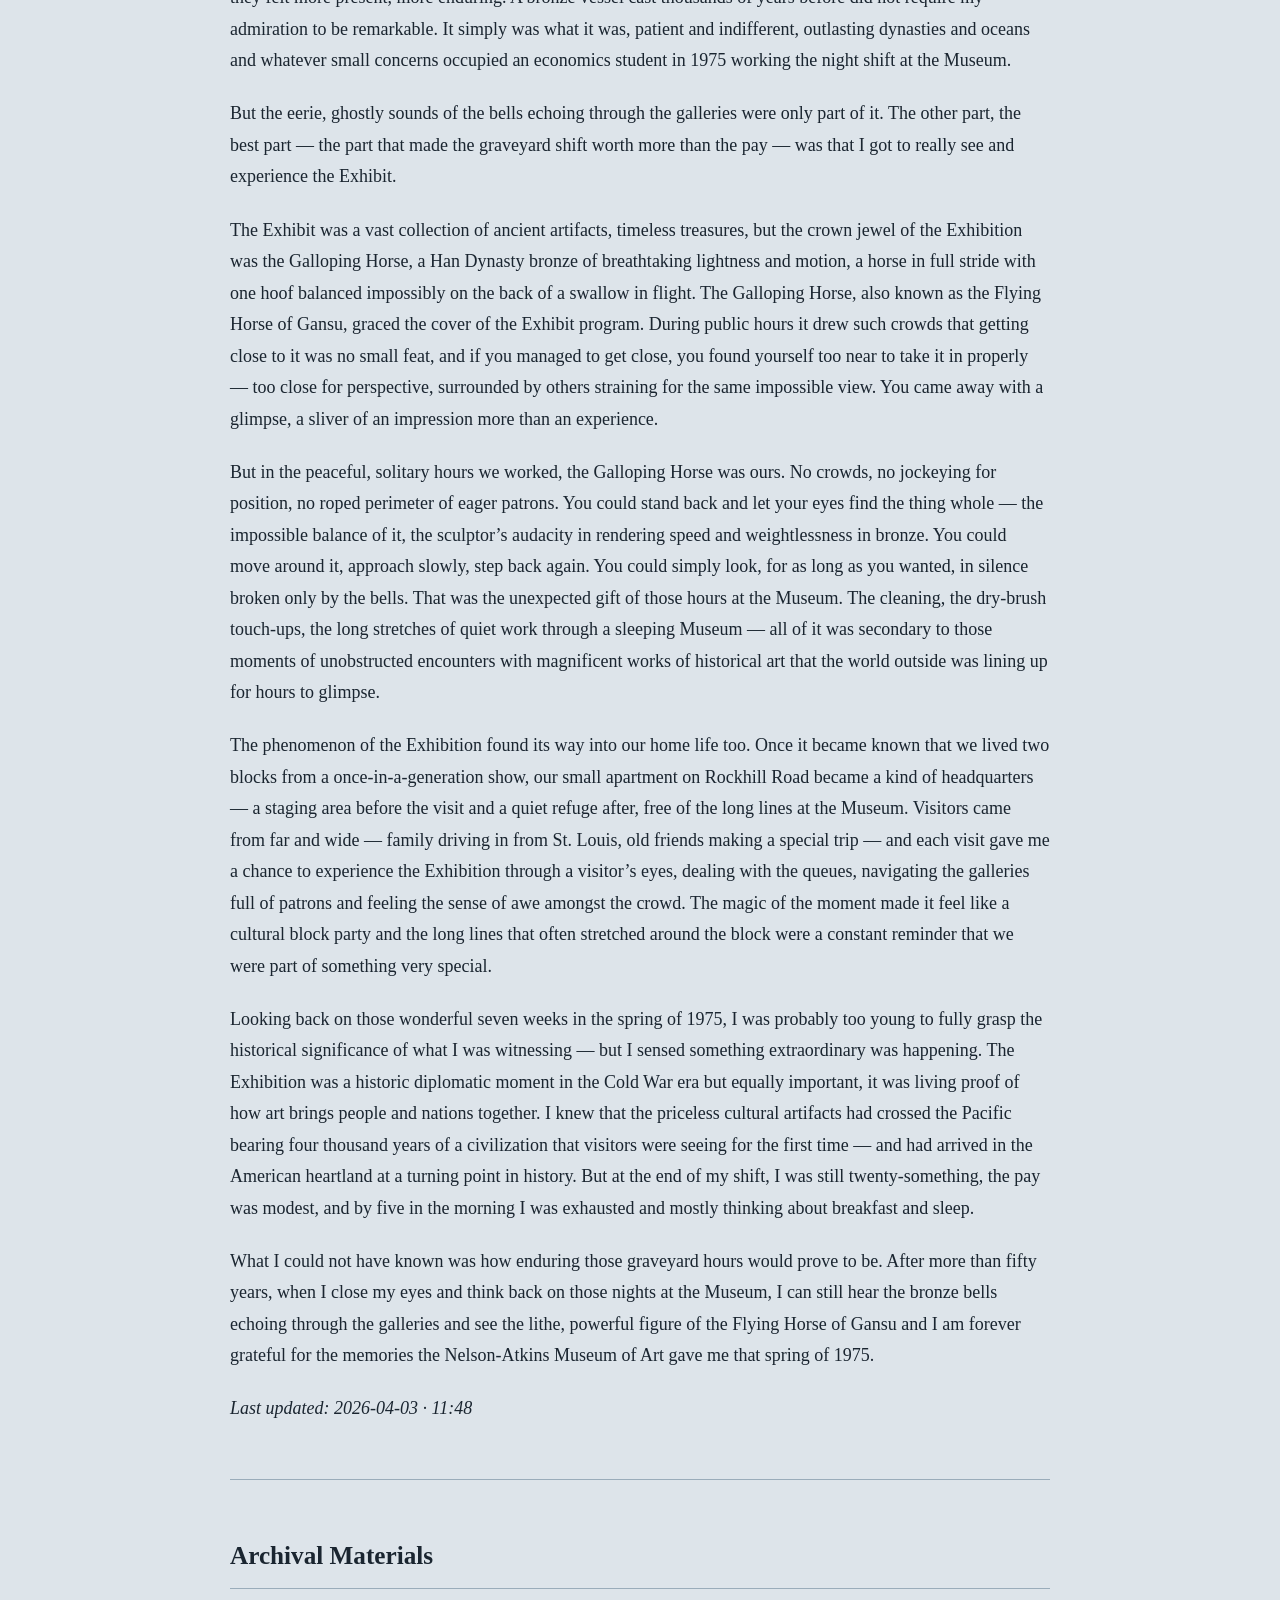
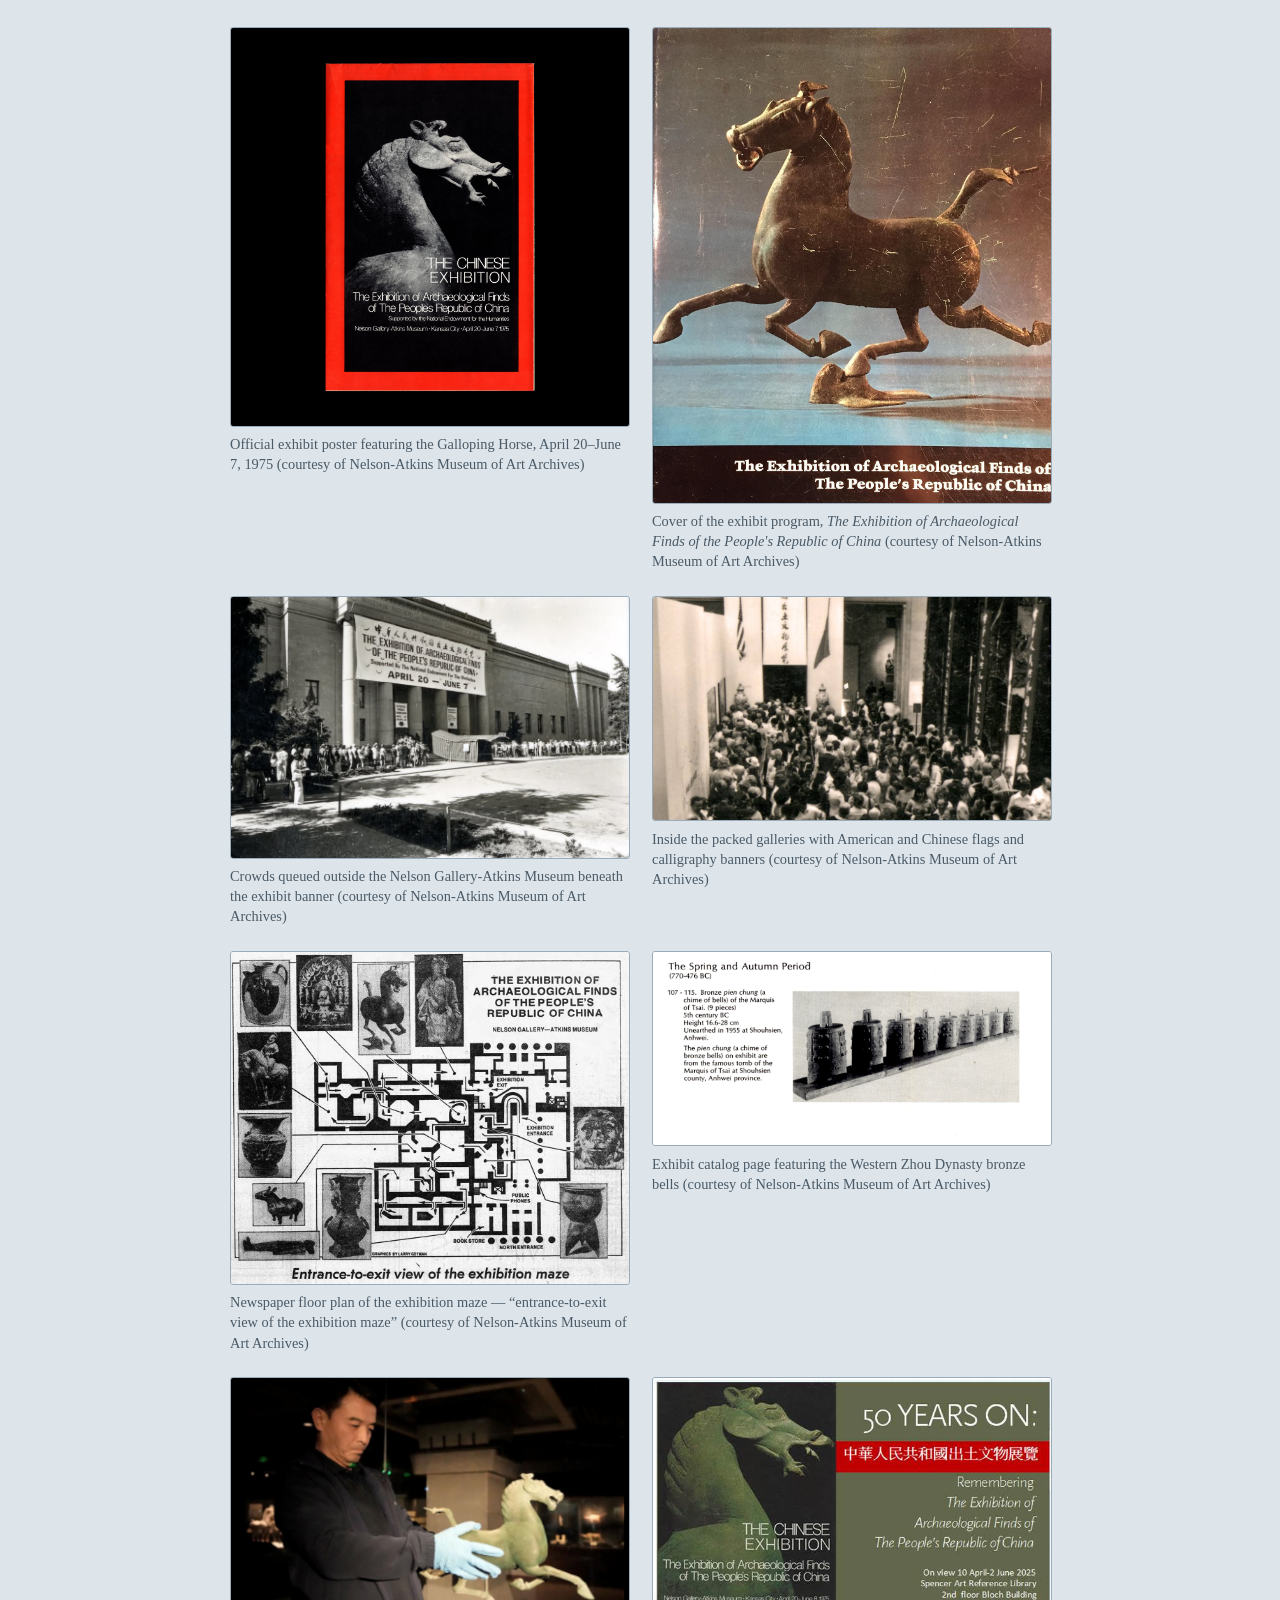
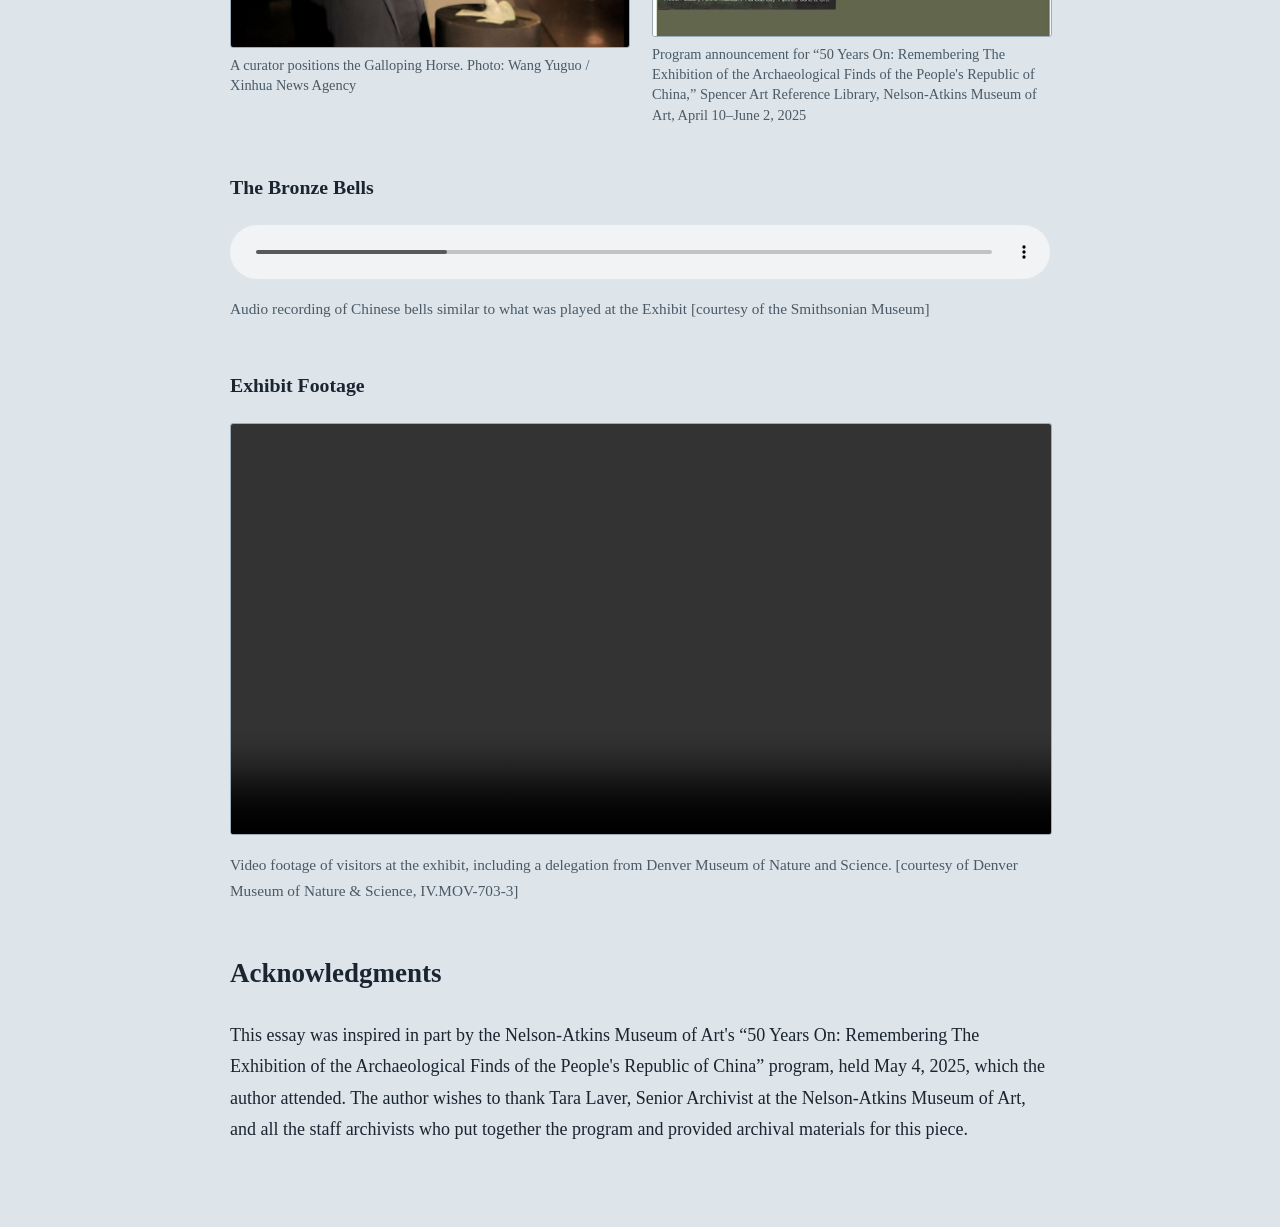
==== commit e8d6aa34: "Fix byline date to match Last updated timestamp (2026-04-03 · 11:48) Editorial assistance by: Claude" ====
--- a/docs/index.html
+++ b/docs/index.html
@@ -11,7 +11,7 @@
 
   <h1>My Nights at the Museum</h1>
   <p class="subtitle">Recollections of the Exhibition of Archaeological Finds of the People&#39;s Republic of China, Nelson Gallery-Atkins Museum, 1975</p>
-  <p class="byline">by Jim U&#39;Ren &nbsp;&middot;&nbsp; 2026-04-03 · 03:29</p>
+  <p class="byline">by Jim U&#39;Ren &nbsp;&middot;&nbsp; 2026-04-03 · 11:48</p>
 
   <p>In the spring of 1975, I was a twenty-something economics student at
   the University of Missouri–Kansas City, living with my wife in an
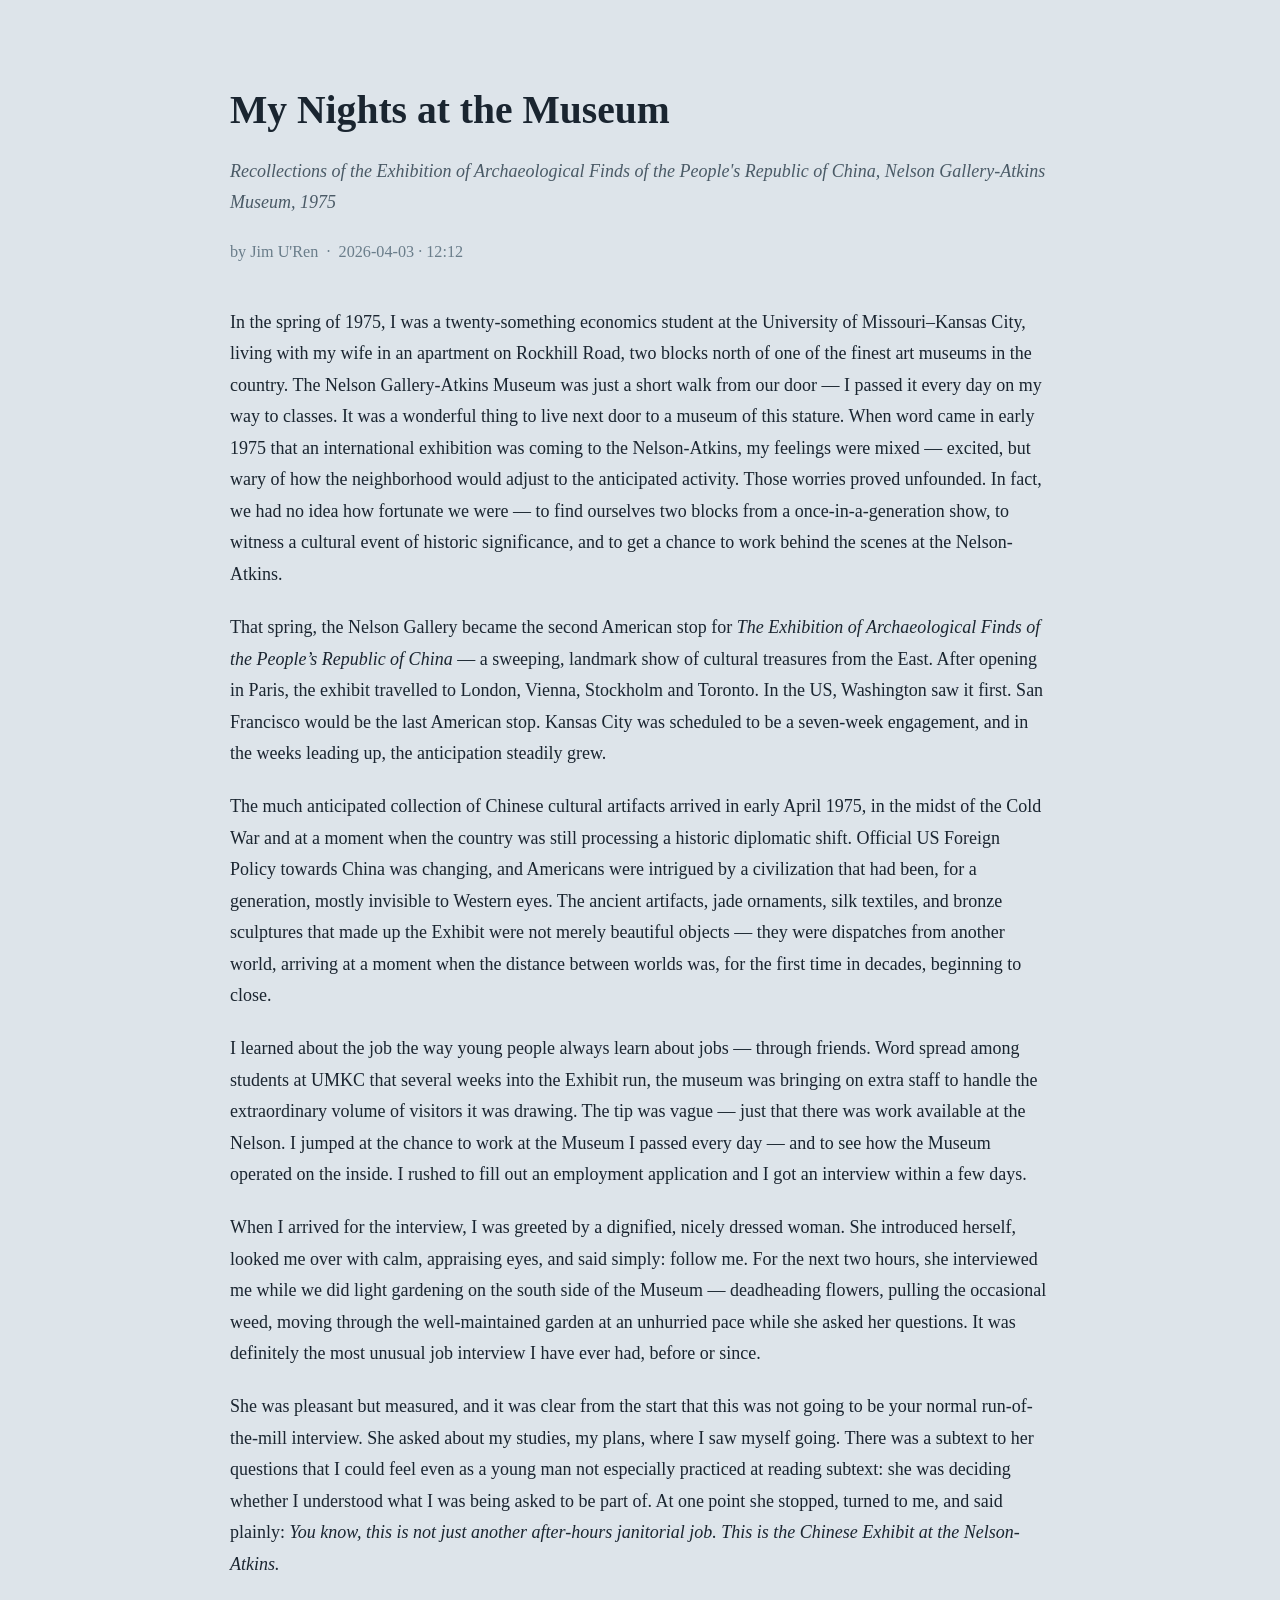
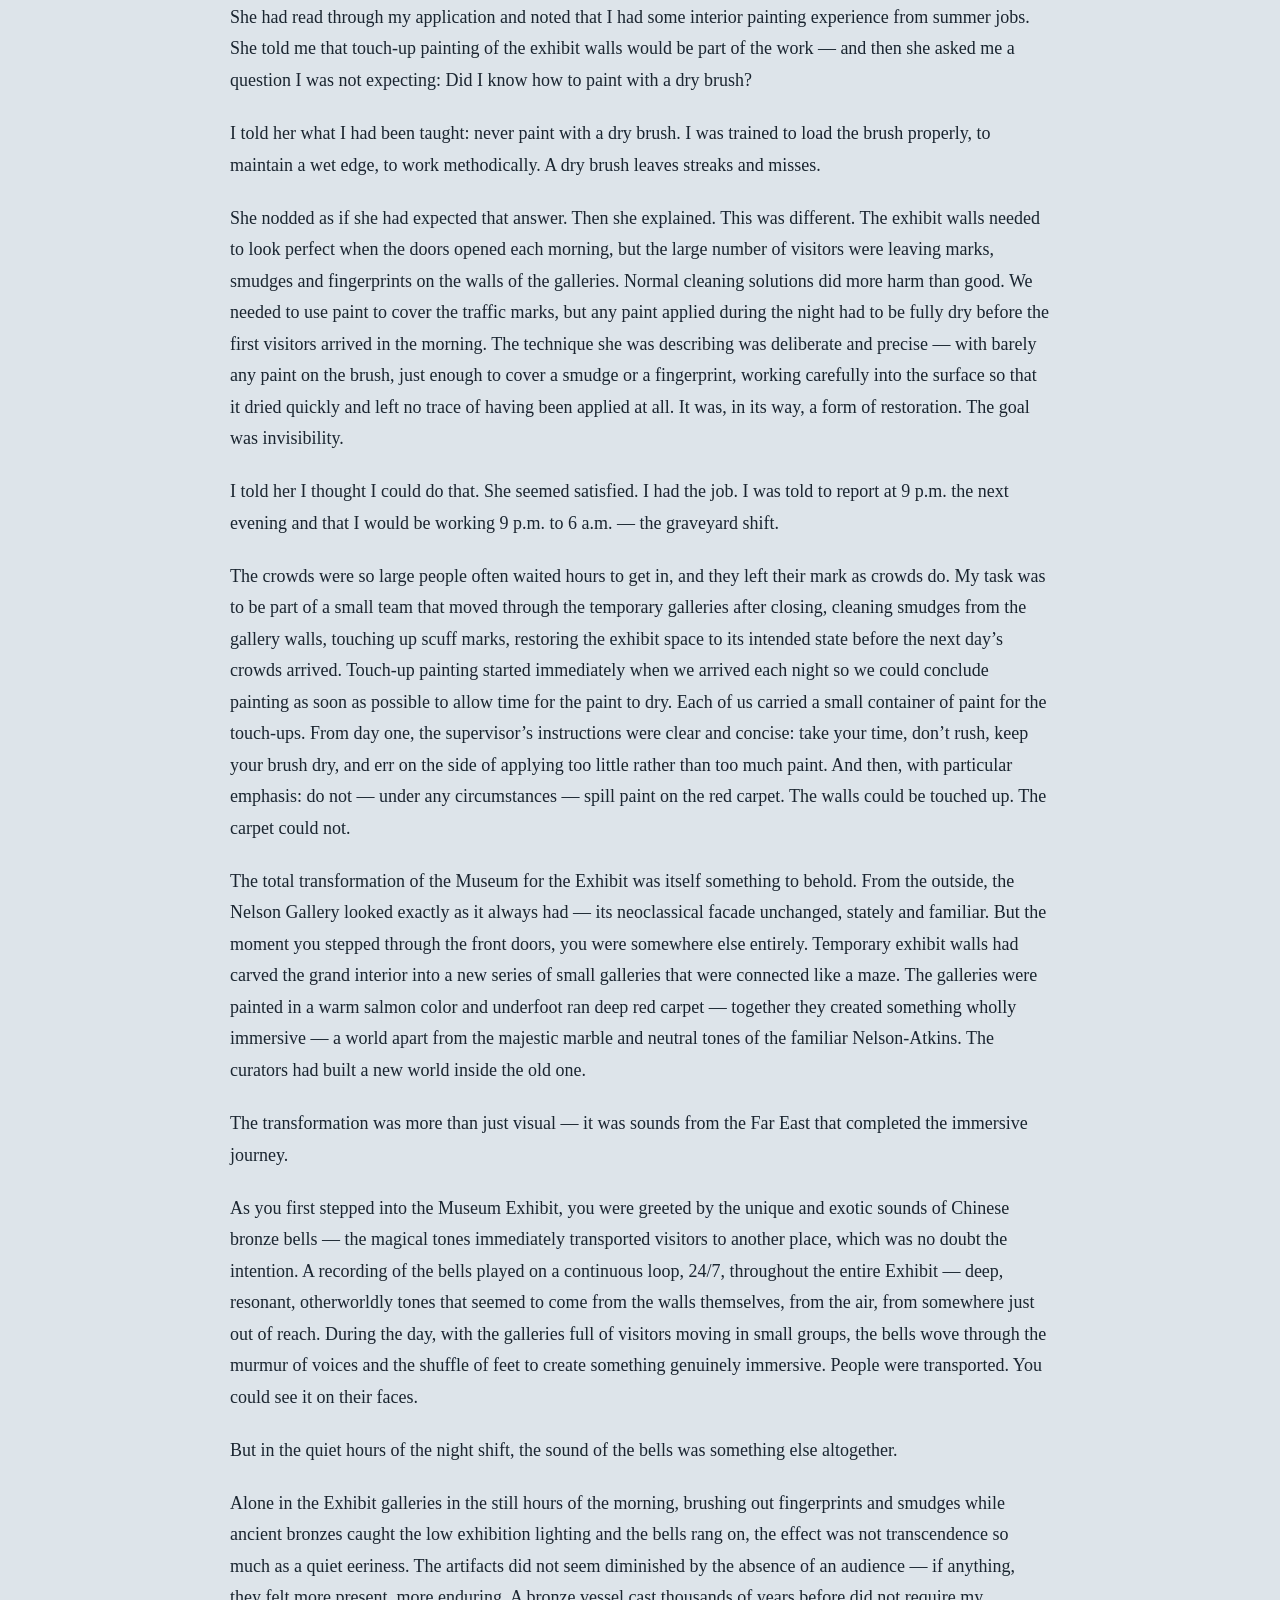
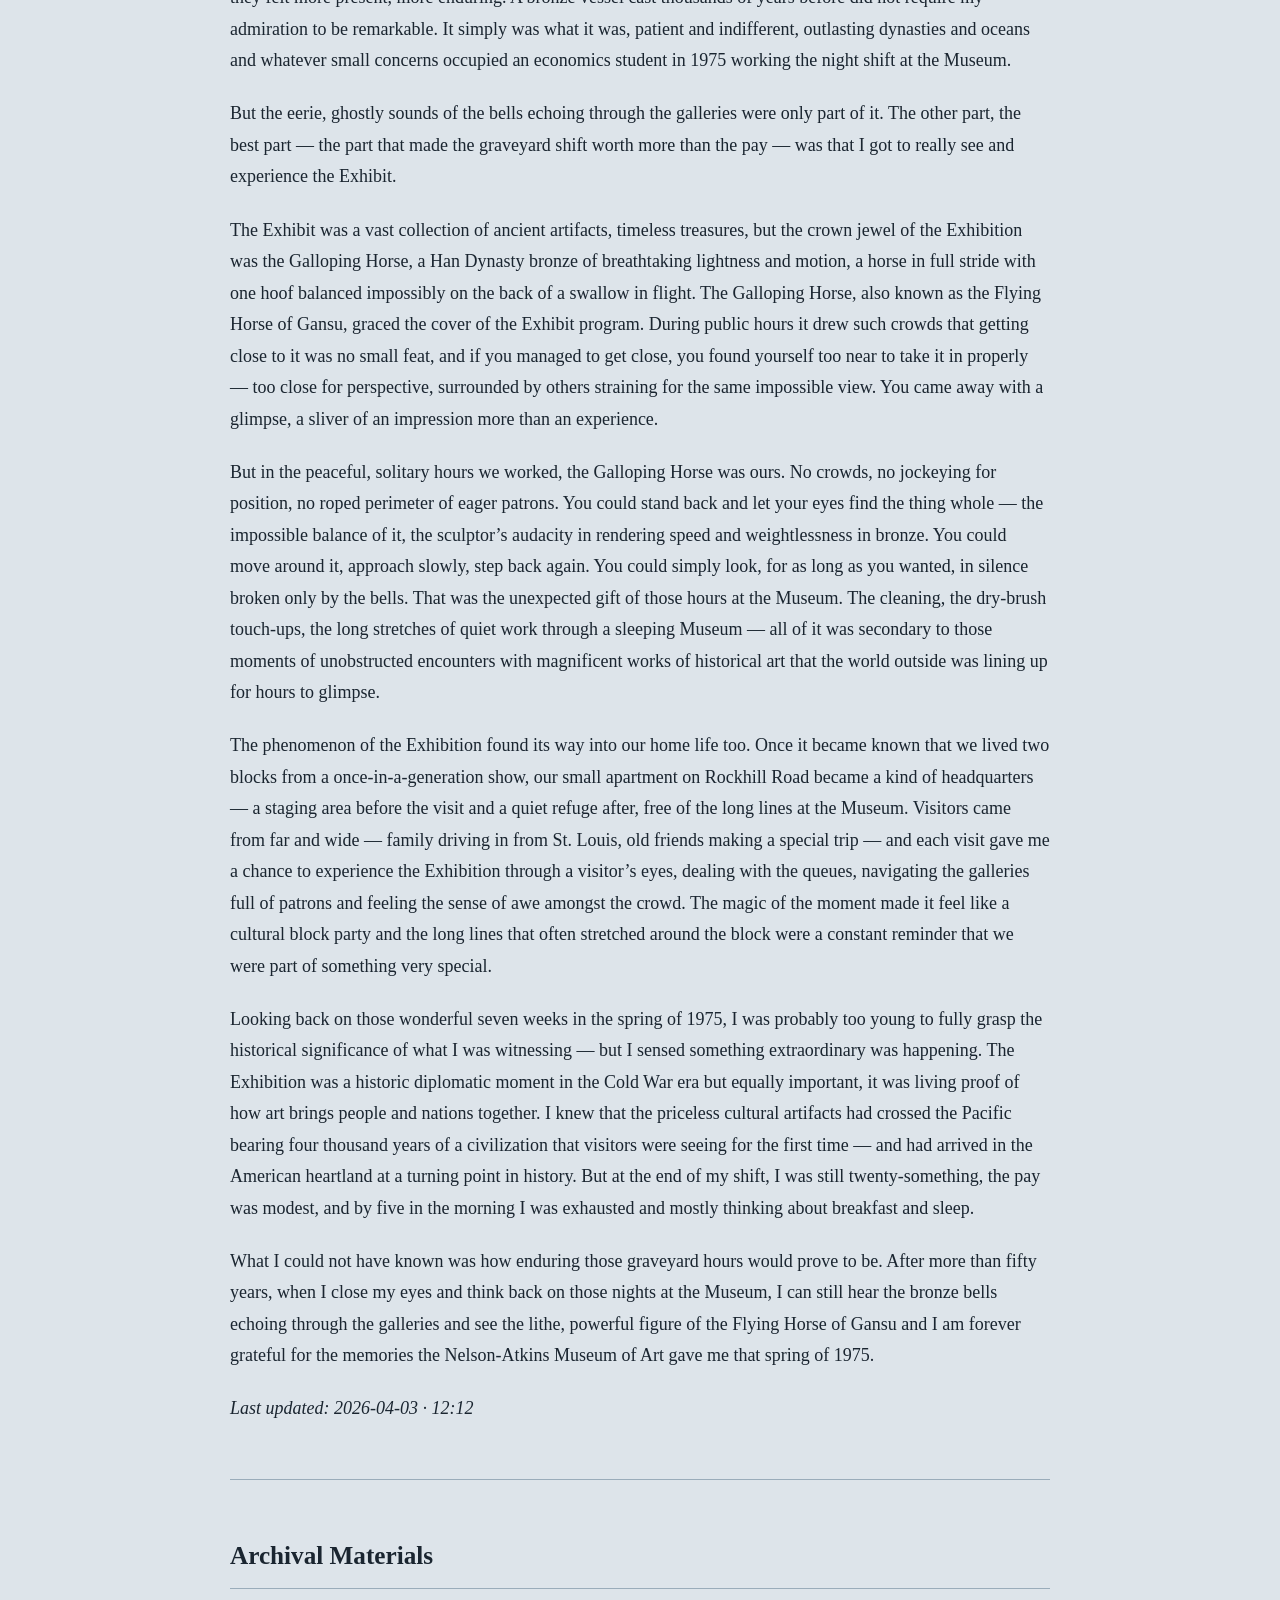
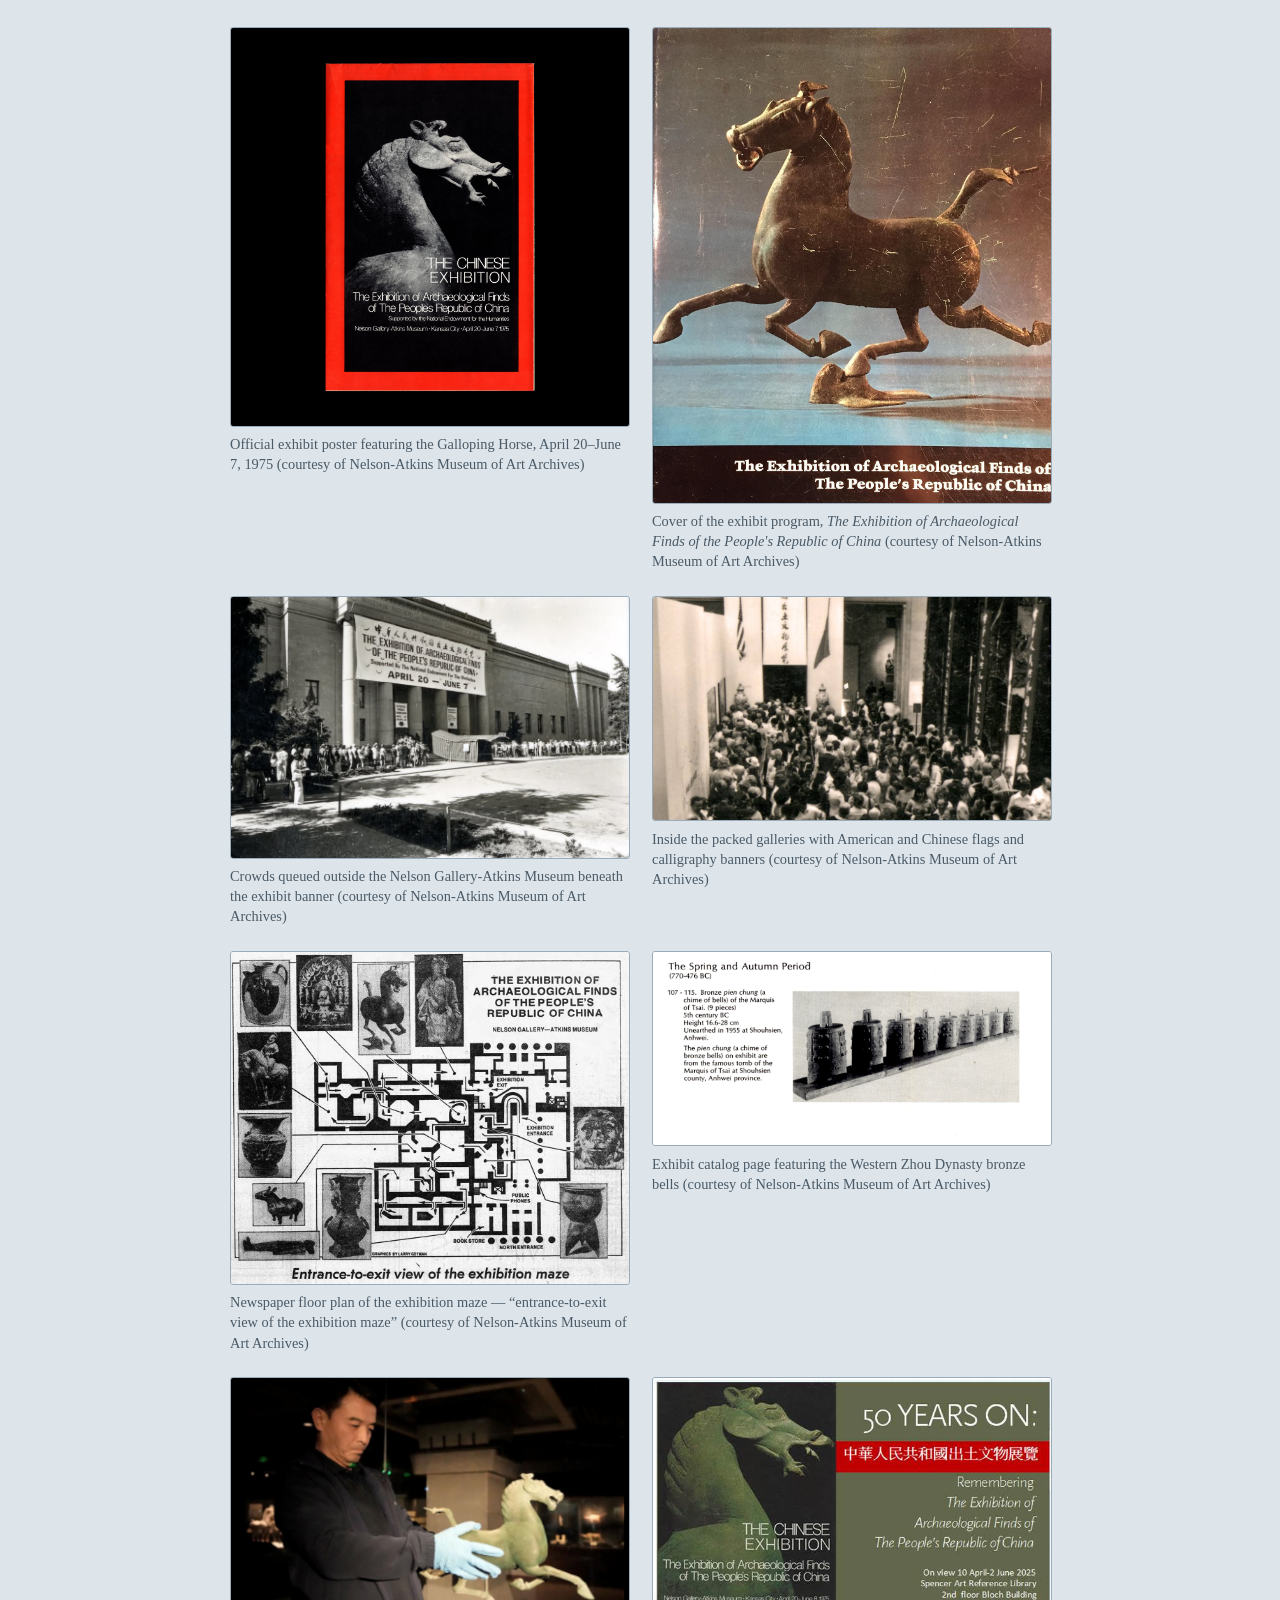
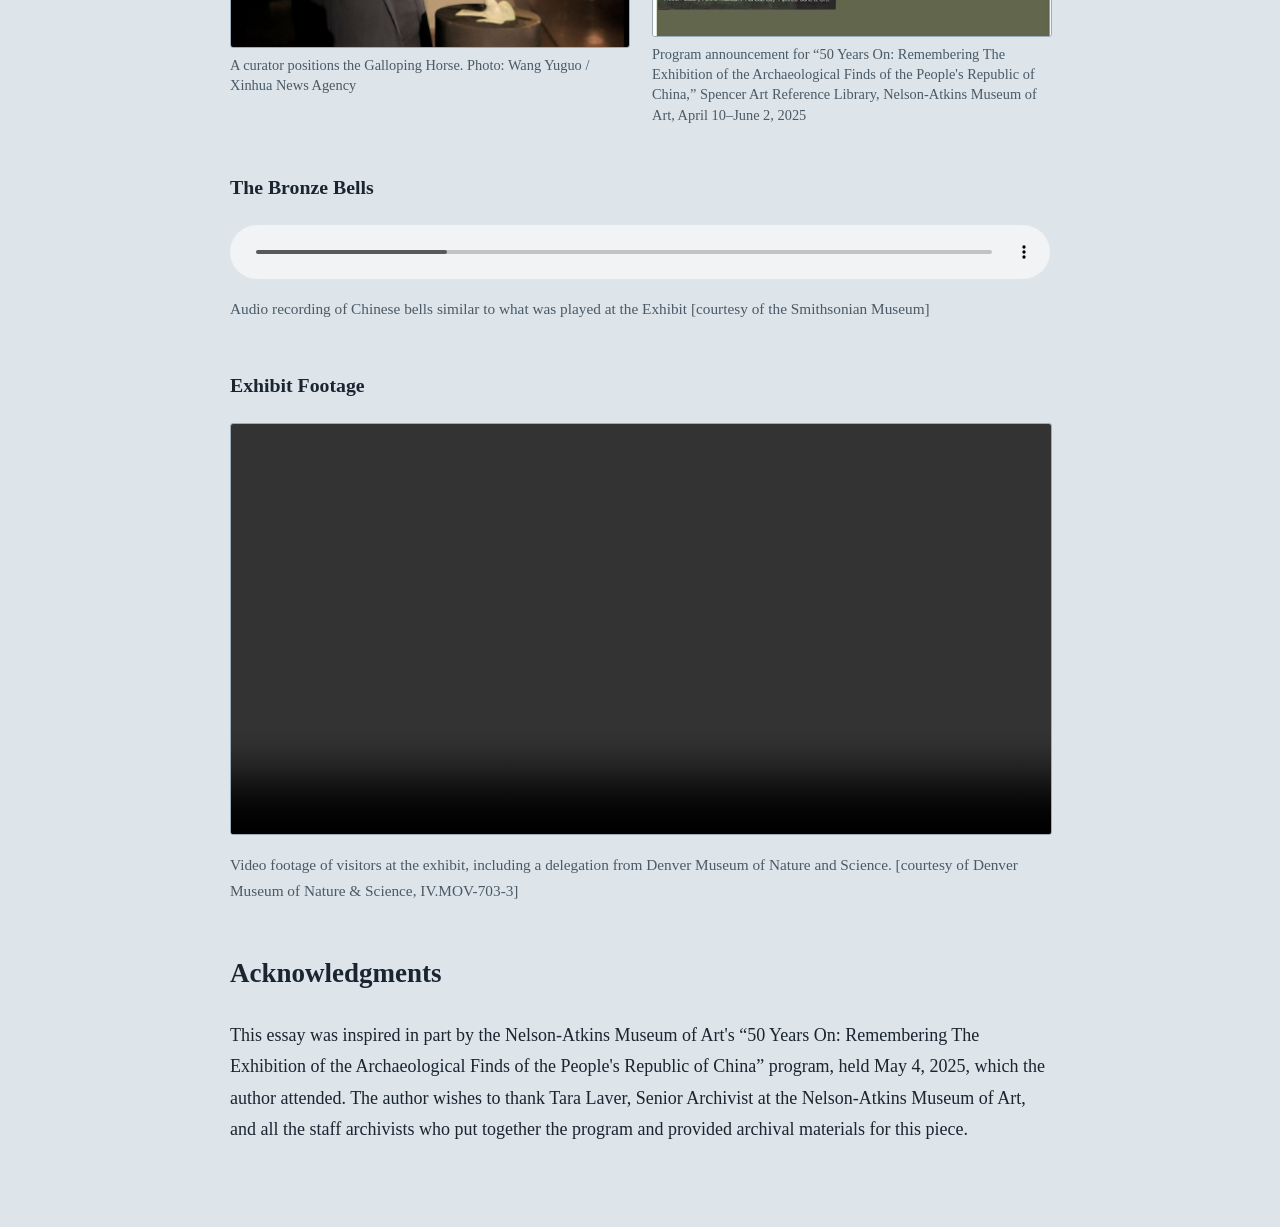
==== commit 7ba3b509: "Word refinements: lowercase exhibition, anticipated activity Editorial assistance by: Claude Sonnet " ====
--- a/docs/index.html
+++ b/docs/index.html
@@ -11,7 +11,7 @@
 
   <h1>My Nights at the Museum</h1>
   <p class="subtitle">Recollections of the Exhibition of Archaeological Finds of the People&#39;s Republic of China, Nelson Gallery-Atkins Museum, 1975</p>
-  <p class="byline">by Jim U&#39;Ren &nbsp;&middot;&nbsp; 2026-04-03 · 11:48</p>
+  <p class="byline">by Jim U&#39;Ren &nbsp;&middot;&nbsp; 2026-04-03 · 12:12</p>
 
   <p>In the spring of 1975, I was a twenty-something economics student at
   the University of Missouri–Kansas City, living with my wife in an
@@ -19,9 +19,9 @@
   museums in the country. The Nelson Gallery-Atkins Museum was just a
   short walk from our door — I passed it every day on my way to classes.
   It was a wonderful thing to live next door to a museum of this stature.
-  When word came in early 1975 that an international Exhibit was coming to
-  the Nelson-Atkins, my feelings were mixed — excited, but wary of how the
-  neighborhood would adjust to the anticipated crowds. Those worries
+  When word came in early 1975 that an international exhibition was coming
+  to the Nelson-Atkins, my feelings were mixed — excited, but wary of how
+  the neighborhood would adjust to the anticipated activity. Those worries
   proved unfounded. In fact, we had no idea how fortunate we were — to
   find ourselves two blocks from a once-in-a-generation show, to witness a
   cultural event of historic significance, and to get a chance to work
@@ -199,7 +199,7 @@
   of the Flying Horse of Gansu and I am forever grateful for the memories
   the Nelson-Atkins Museum of Art gave me that spring of 1975.</p>
 
-  <p class="timestamp"><em>Last updated: 2026-04-03 · 11:48</em></p>
+  <p class="timestamp"><em>Last updated: 2026-04-03 · 12:12</em></p>
 
   <hr>
 
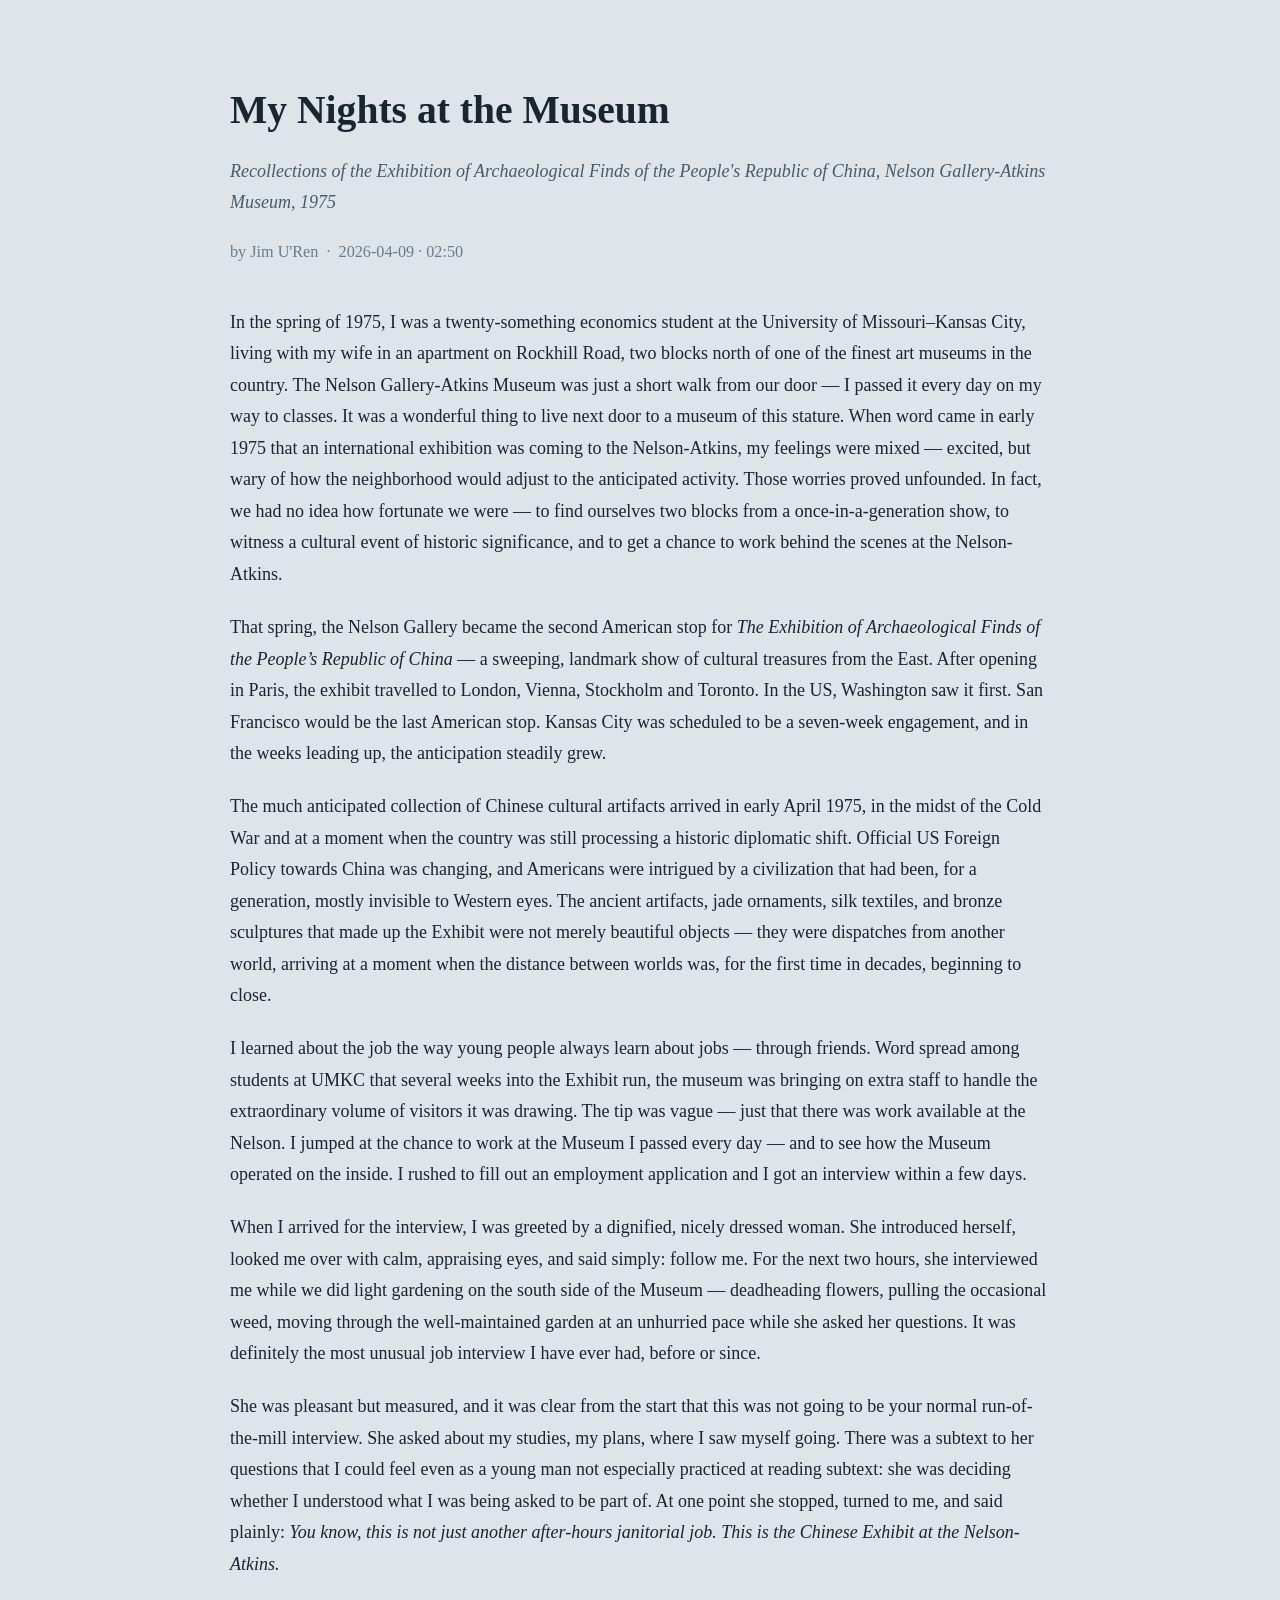
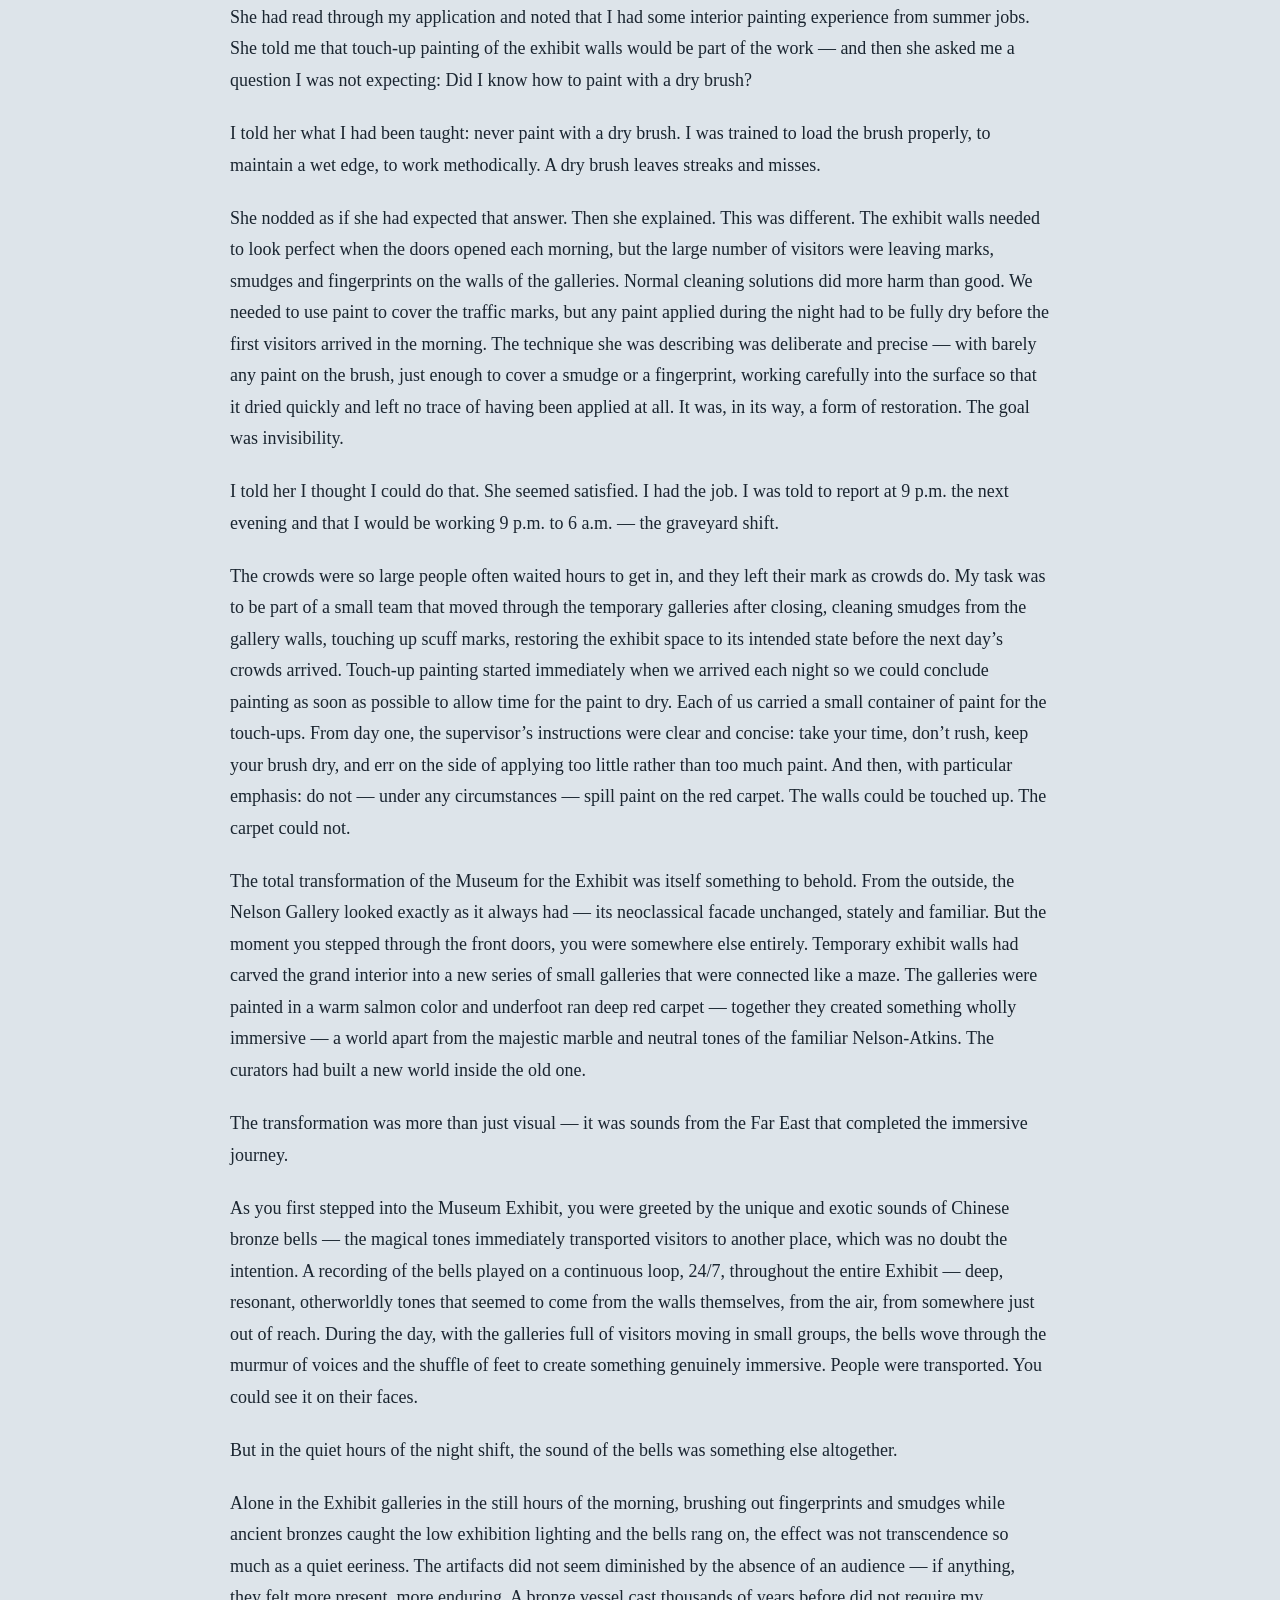
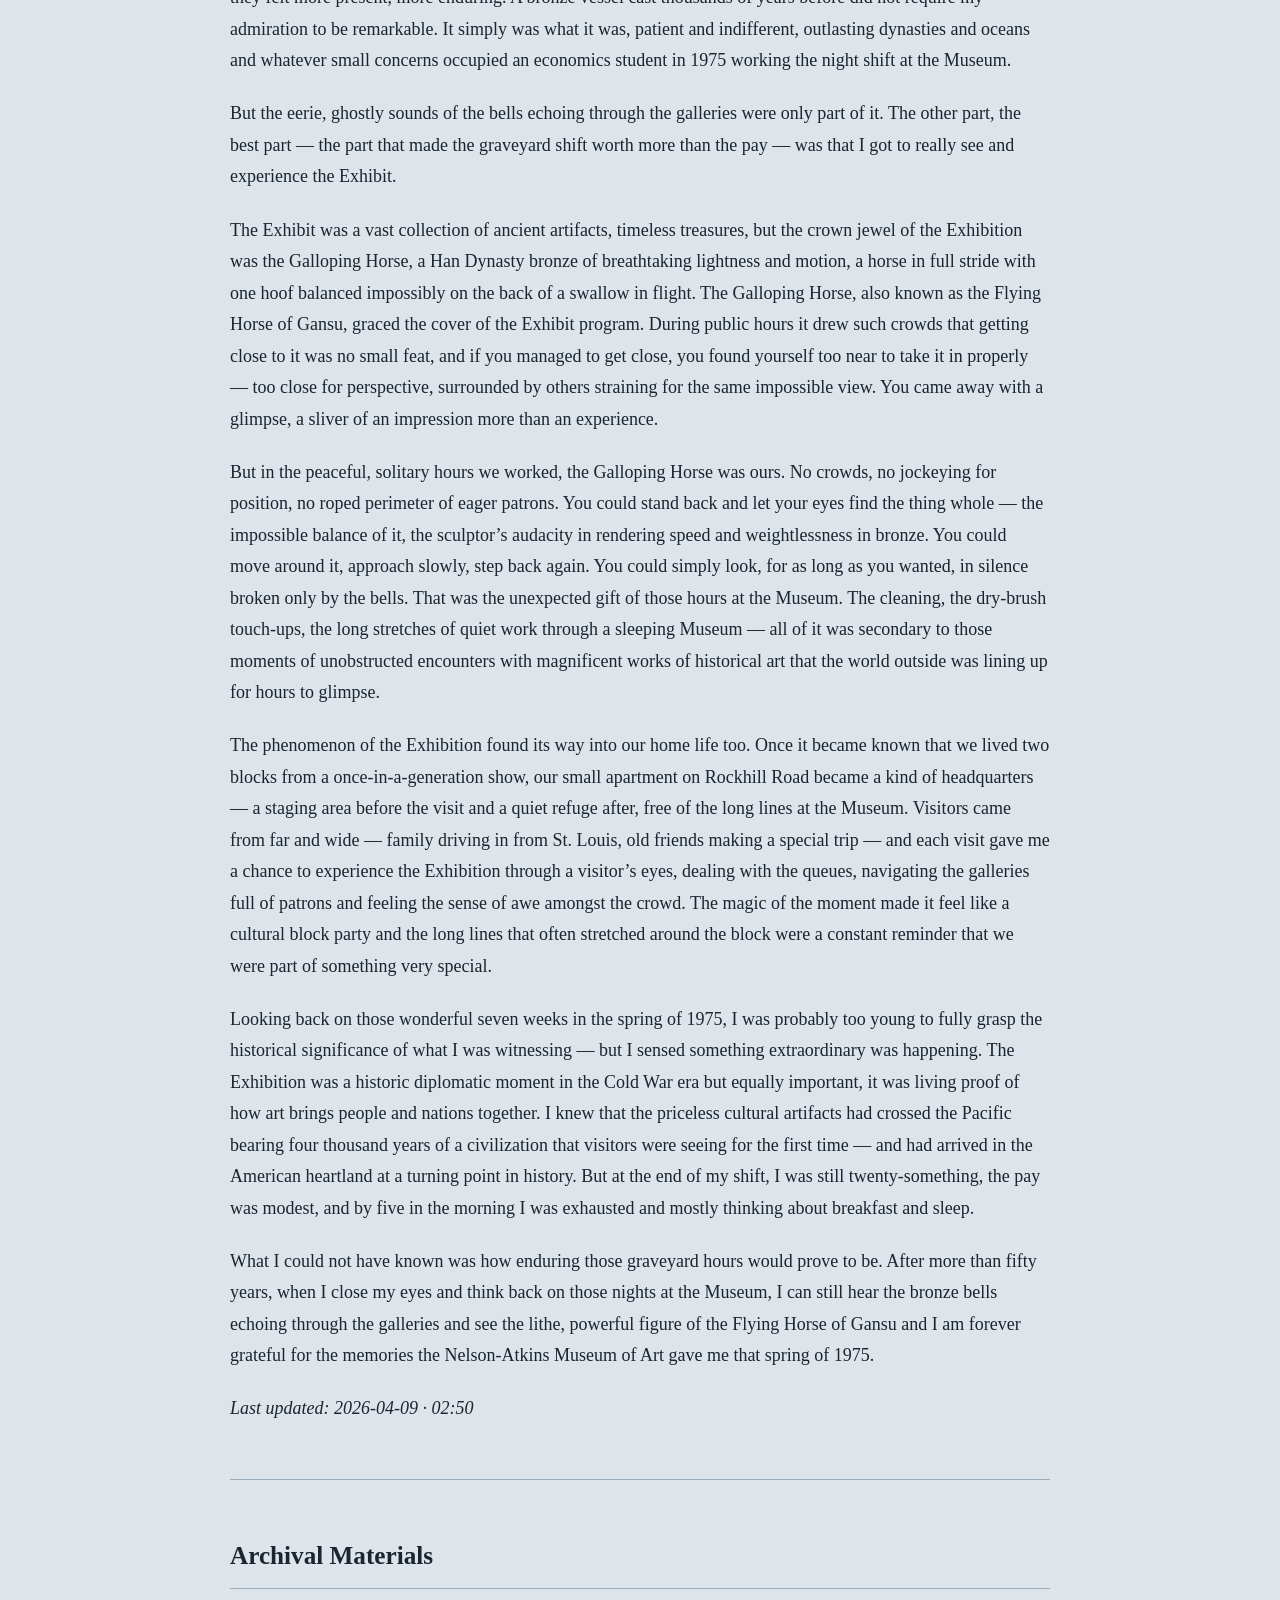
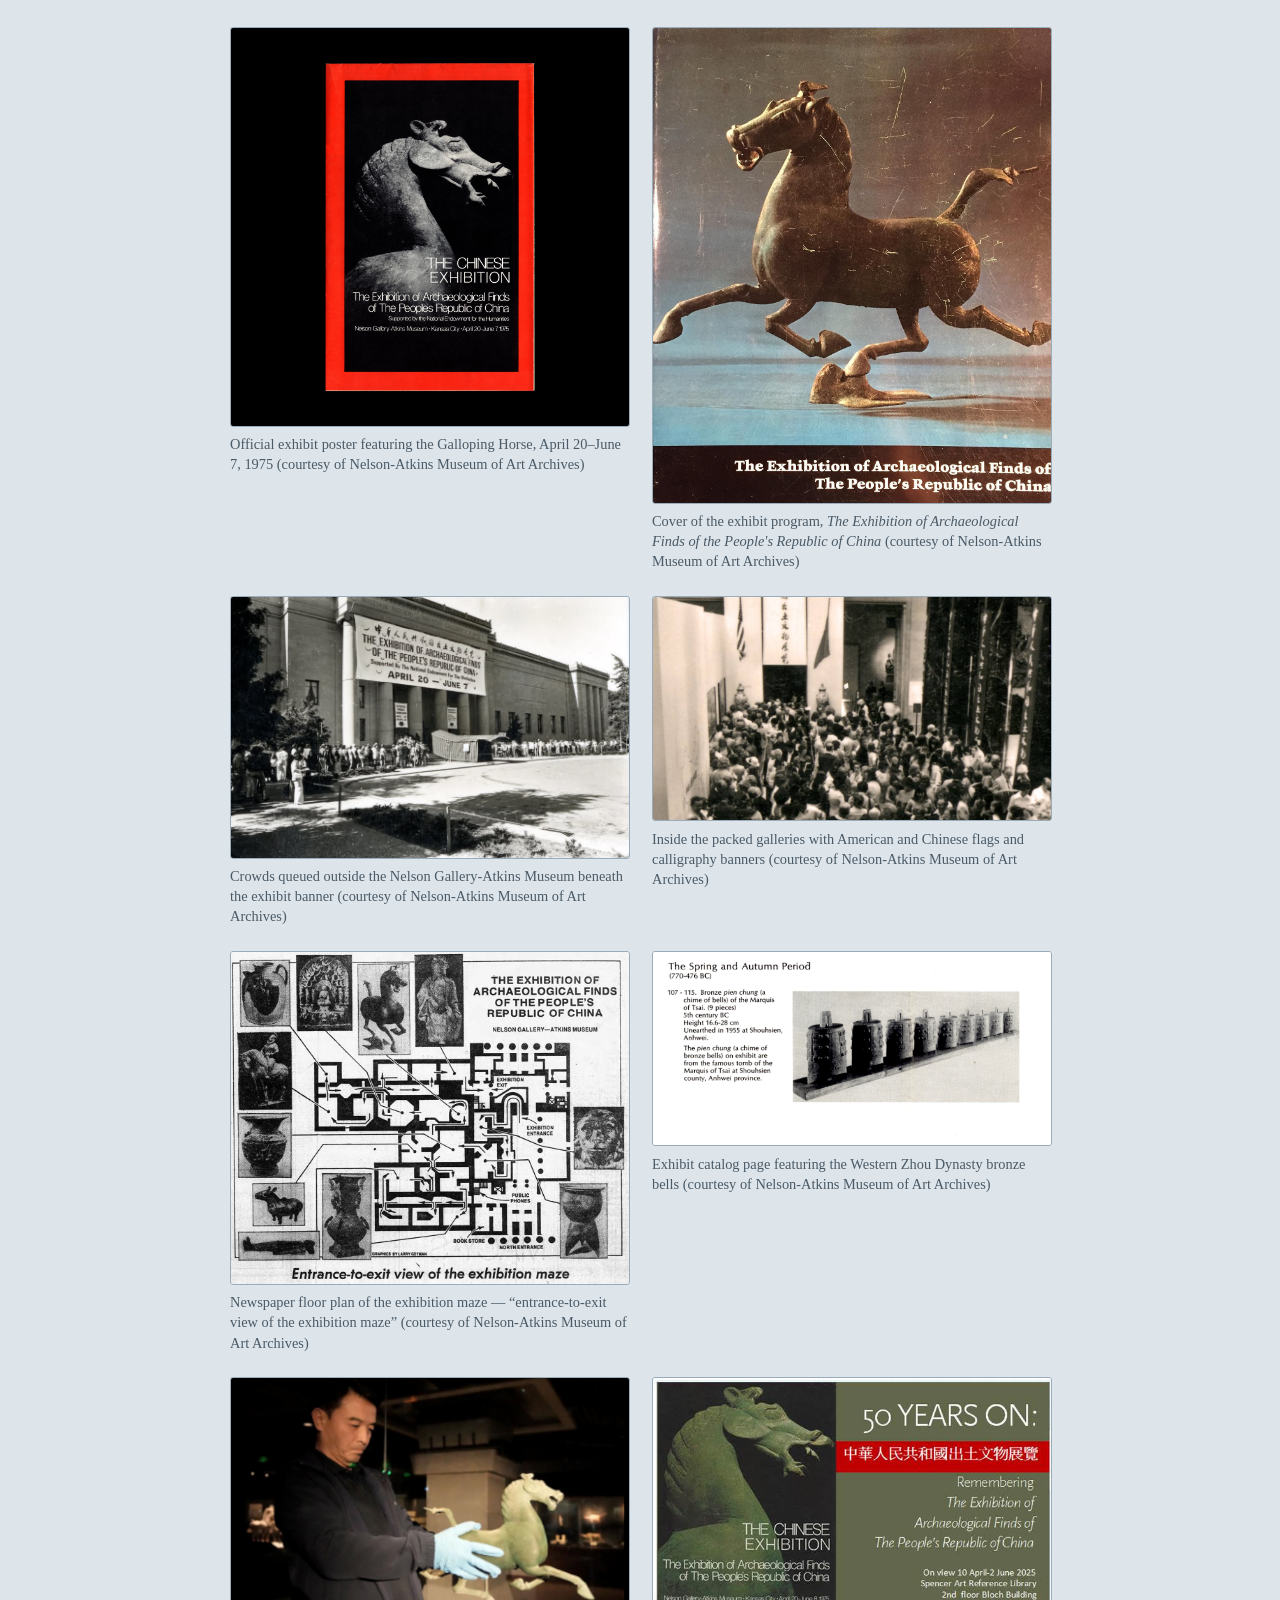
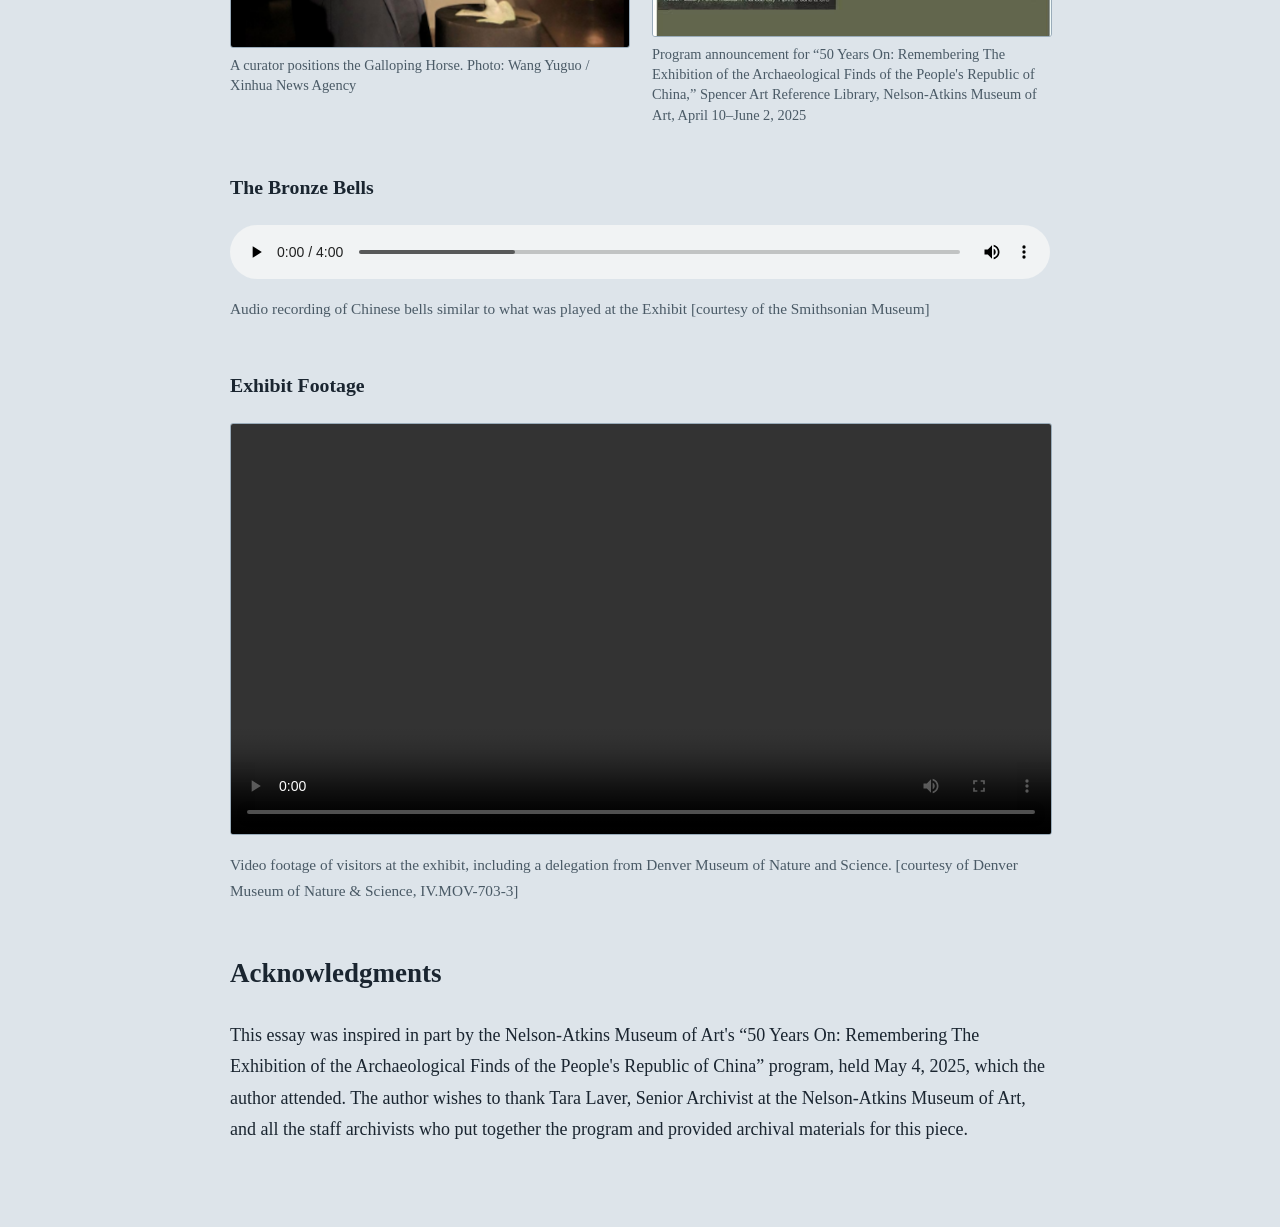
==== commit e51eb552: "Merge remote: accept KC Star edits + map caption update; rebuild HTML Co-Authored-By: Claude Sonnet " ====
--- a/docs/index.html
+++ b/docs/index.html
@@ -11,7 +11,7 @@
 
   <h1>My Nights at the Museum</h1>
   <p class="subtitle">Recollections of the Exhibition of Archaeological Finds of the People&#39;s Republic of China, Nelson Gallery-Atkins Museum, 1975</p>
-  <p class="byline">by Jim U&#39;Ren &nbsp;&middot;&nbsp; 2026-04-03 · 12:12</p>
+  <p class="byline">by Jim U&#39;Ren &nbsp;&middot;&nbsp; 2026-04-09 · 02:50</p>
 
   <p>In the spring of 1975, I was a twenty-something economics student at
   the University of Missouri–Kansas City, living with my wife in an
@@ -199,7 +199,7 @@
   of the Flying Horse of Gansu and I am forever grateful for the memories
   the Nelson-Atkins Museum of Art gave me that spring of 1975.</p>
 
-  <p class="timestamp"><em>Last updated: 2026-04-03 · 12:12</em></p>
+  <p class="timestamp"><em>Last updated: 2026-04-09 · 02:50</em></p>
 
   <hr>
 
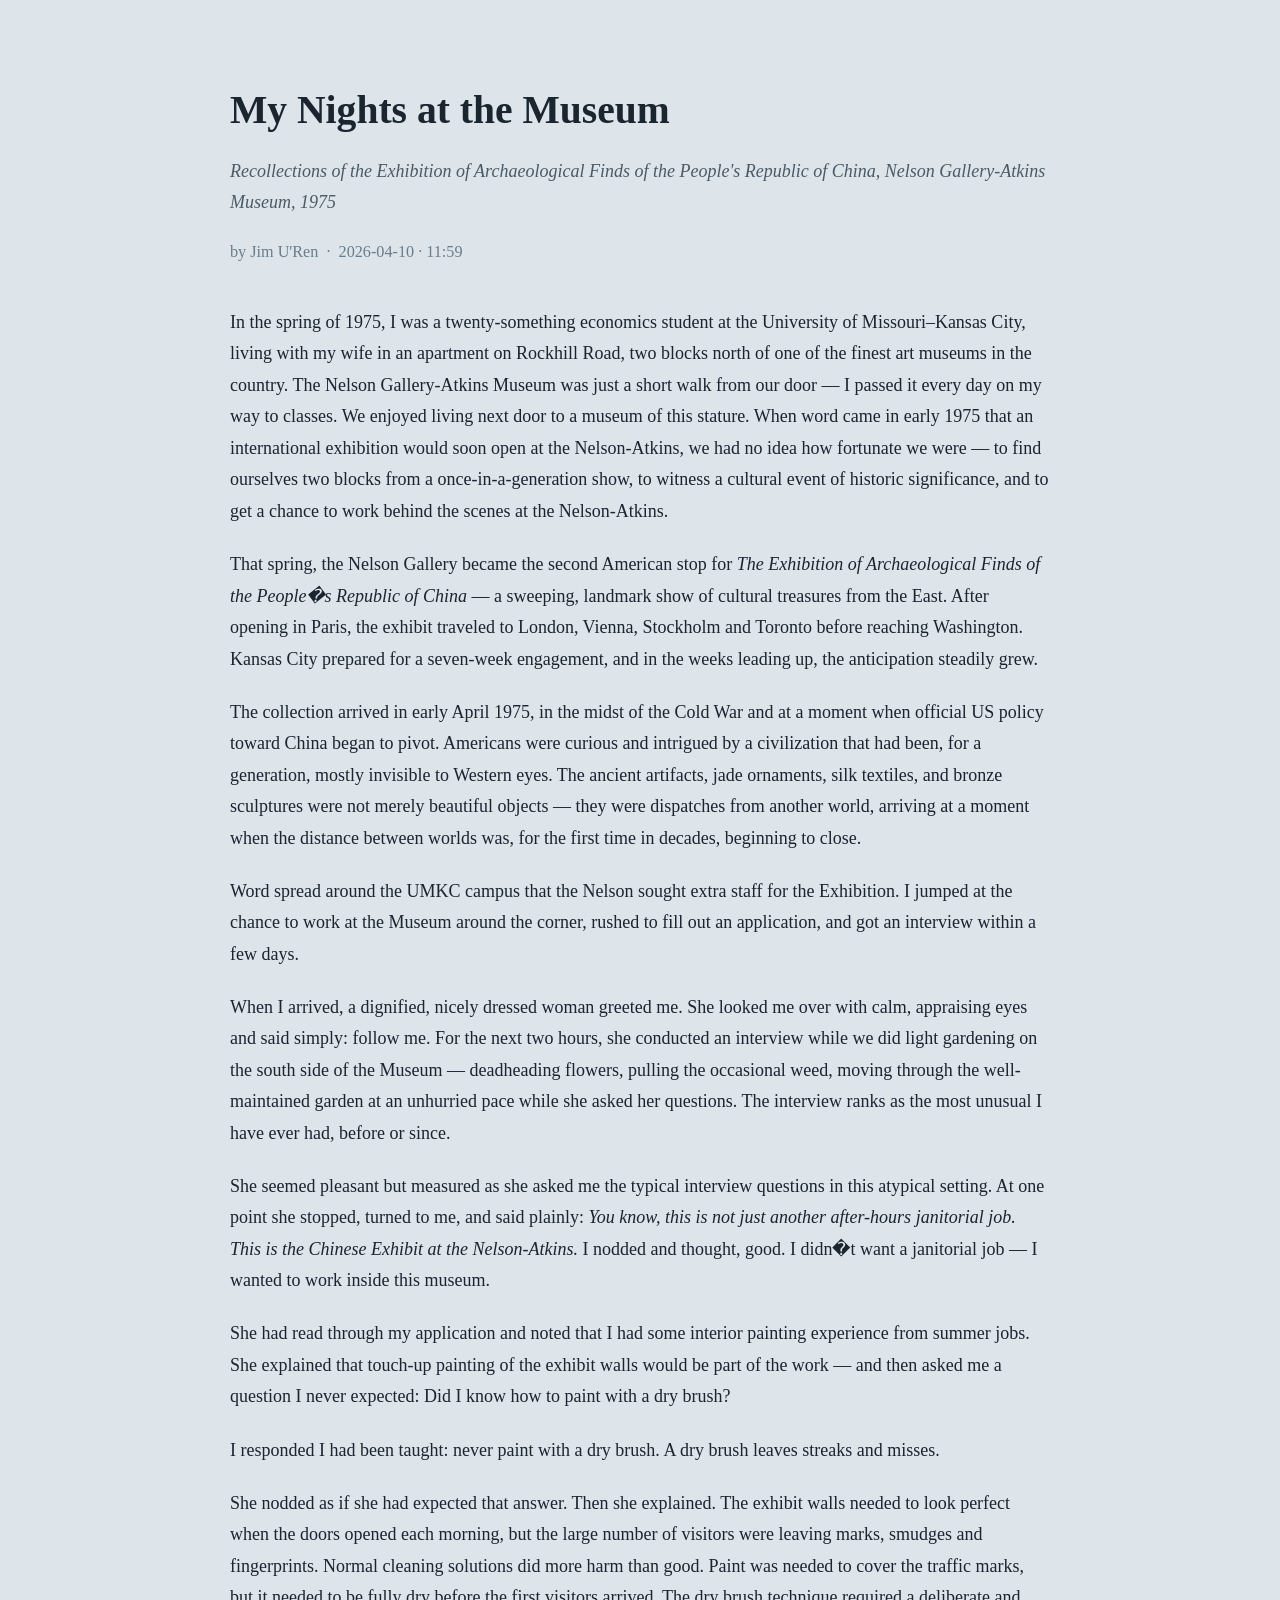
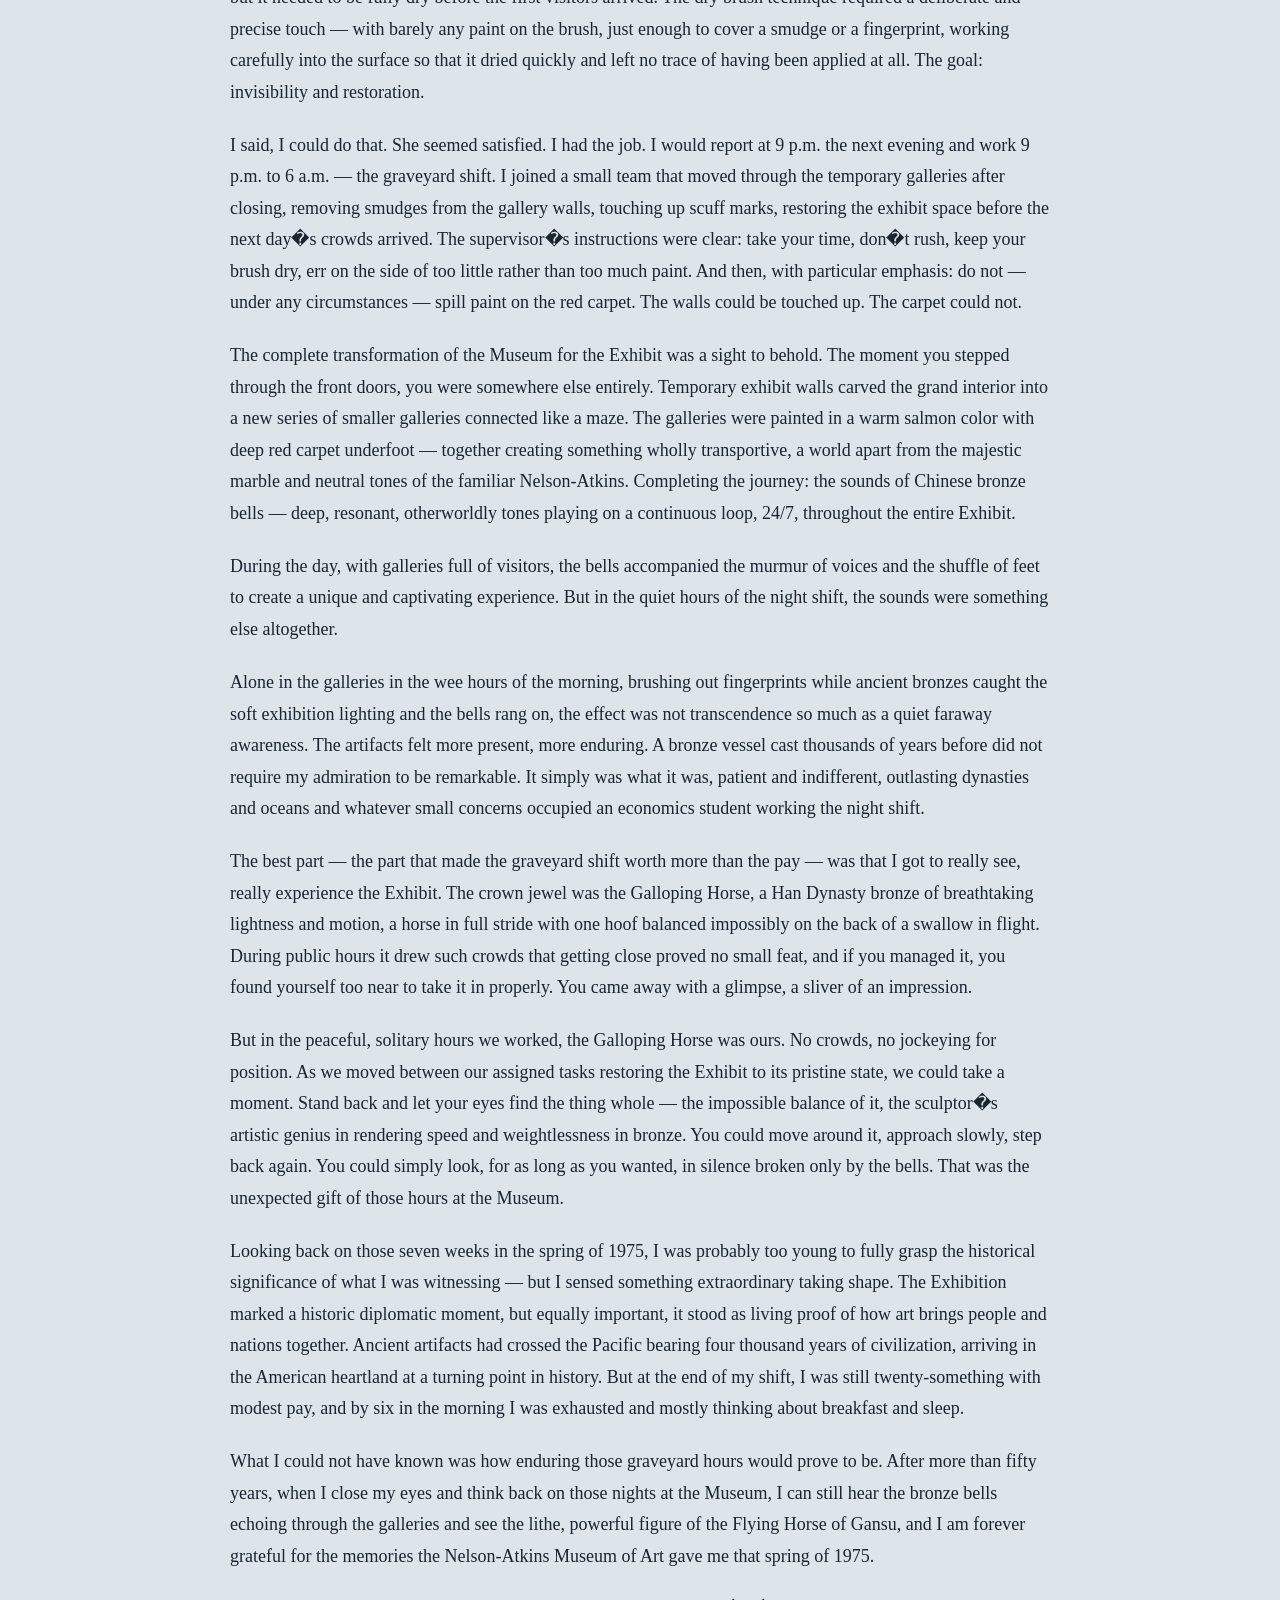
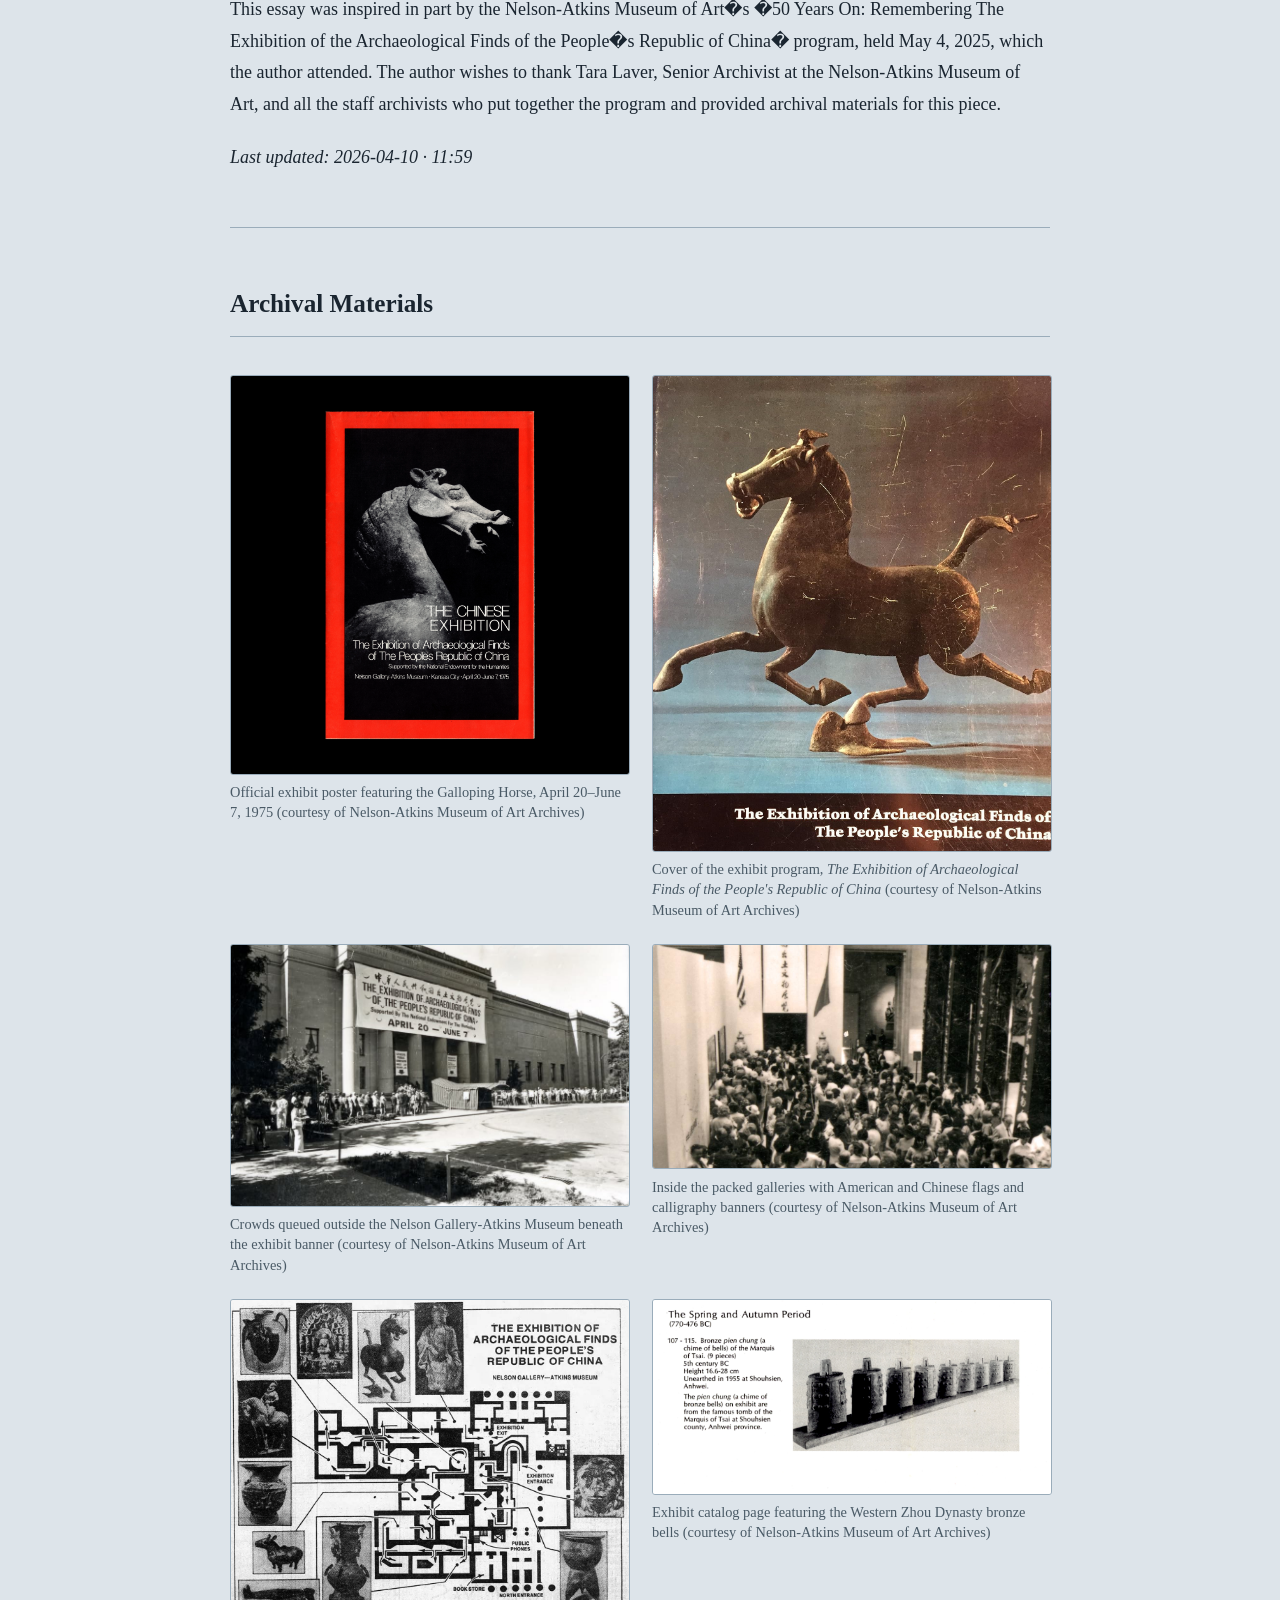
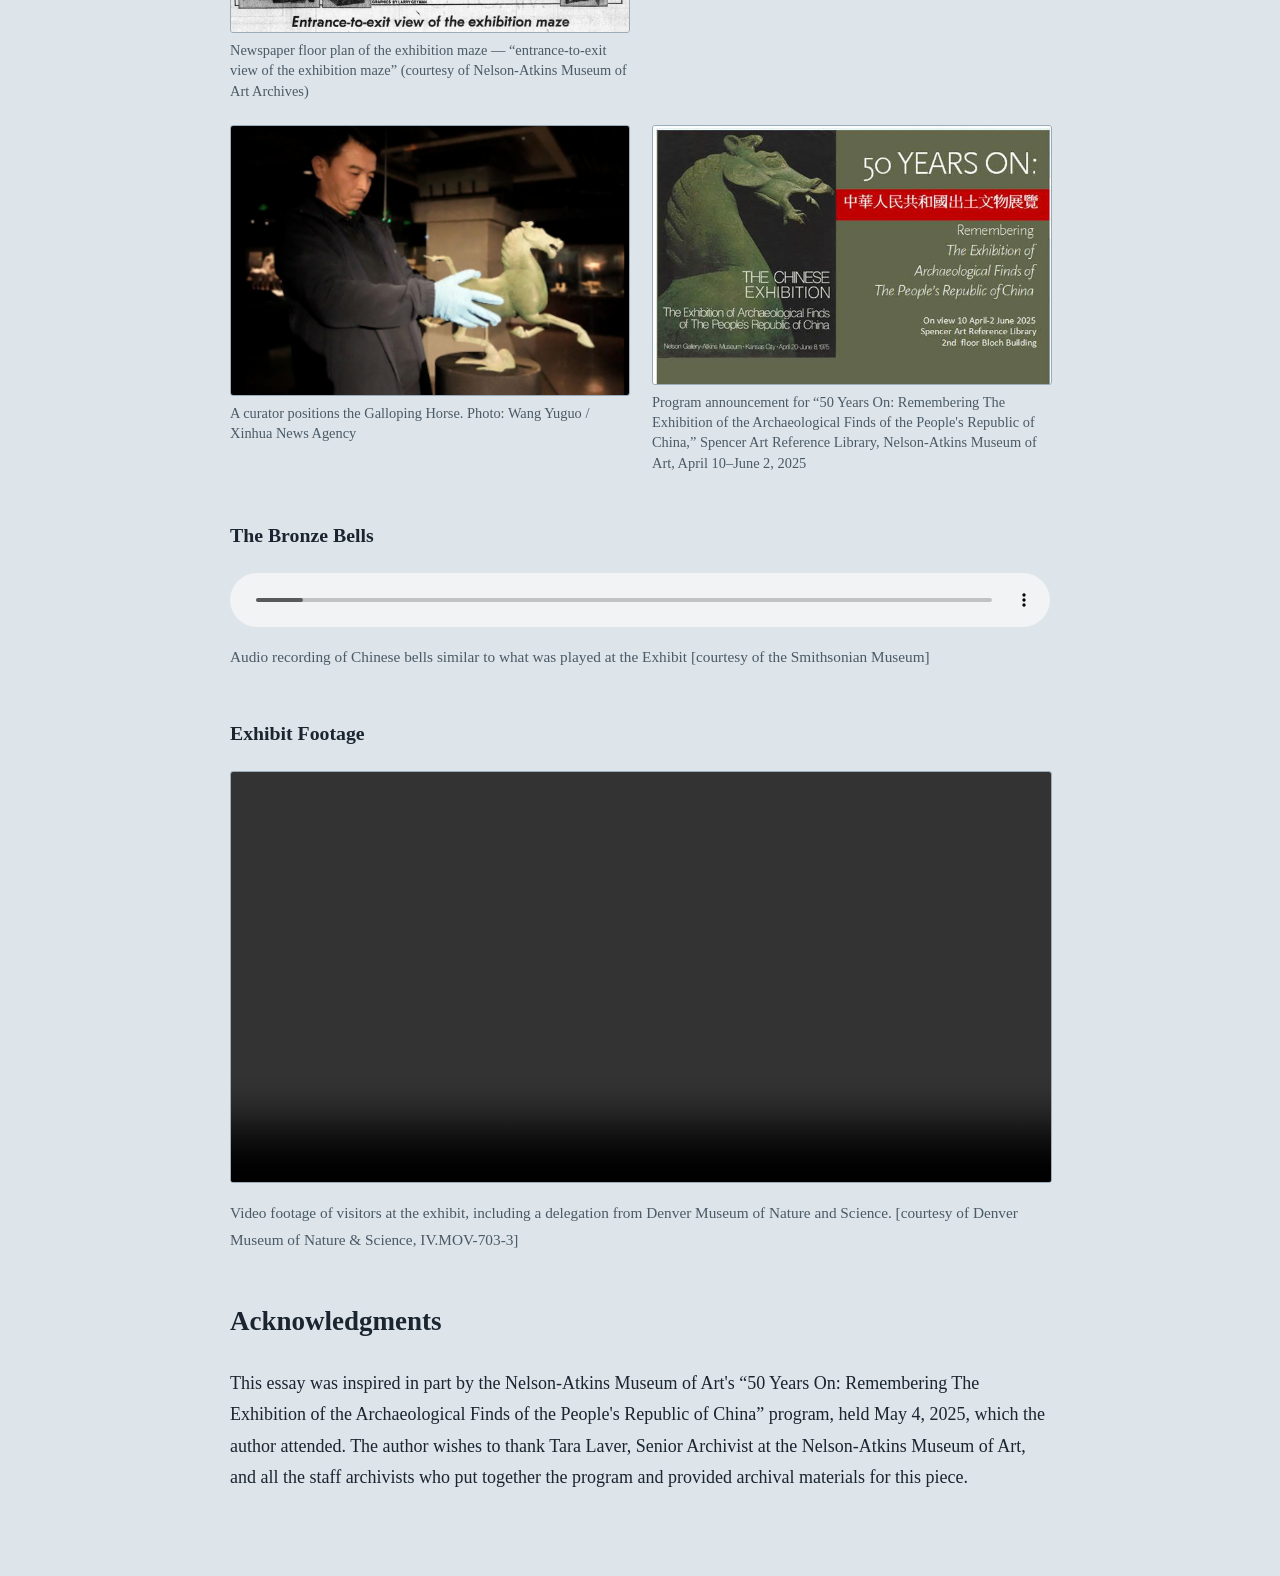
==== commit 069eeca5: "edits" ====
--- a/docs/index.html
+++ b/docs/index.html
@@ -11,195 +11,141 @@
 
   <h1>My Nights at the Museum</h1>
   <p class="subtitle">Recollections of the Exhibition of Archaeological Finds of the People&#39;s Republic of China, Nelson Gallery-Atkins Museum, 1975</p>
-  <p class="byline">by Jim U&#39;Ren &nbsp;&middot;&nbsp; 2026-04-09 · 02:50</p>
+  <p class="byline">by Jim U&#39;Ren &nbsp;&middot;&nbsp; 2026-04-10 · 11:59</p>
 
   <p>In the spring of 1975, I was a twenty-something economics student at
   the University of Missouri–Kansas City, living with my wife in an
   apartment on Rockhill Road, two blocks north of one of the finest art
   museums in the country. The Nelson Gallery-Atkins Museum was just a
   short walk from our door — I passed it every day on my way to classes.
-  It was a wonderful thing to live next door to a museum of this stature.
-  When word came in early 1975 that an international exhibition was coming
-  to the Nelson-Atkins, my feelings were mixed — excited, but wary of how
-  the neighborhood would adjust to the anticipated activity. Those worries
-  proved unfounded. In fact, we had no idea how fortunate we were — to
-  find ourselves two blocks from a once-in-a-generation show, to witness a
+  We enjoyed living next door to a museum of this stature. When word came
+  in early 1975 that an international exhibition would soon open at the
+  Nelson-Atkins, we had no idea how fortunate we were — to find
+  ourselves two blocks from a once-in-a-generation show, to witness a
   cultural event of historic significance, and to get a chance to work
   behind the scenes at the Nelson-Atkins.</p>
   <p>That spring, the Nelson Gallery became the second American stop for
-  <em>The Exhibition of Archaeological Finds of the People’s Republic of
+  <em>The Exhibition of Archaeological Finds of the People�s Republic of
   China</em> — a sweeping, landmark show of cultural treasures from the
-  East. After opening in Paris, the exhibit travelled to London, Vienna,
-  Stockholm and Toronto. In the US, Washington saw it first. San Francisco
-  would be the last American stop. Kansas City was scheduled to be a
-  seven-week engagement, and in the weeks leading up, the anticipation
-  steadily grew.</p>
-  <p>The much anticipated collection of Chinese cultural artifacts arrived
-  in early April 1975, in the midst of the Cold War and at a moment when
-  the country was still processing a historic diplomatic shift. Official
-  US Foreign Policy towards China was changing, and Americans were
-  intrigued by a civilization that had been, for a generation, mostly
-  invisible to Western eyes. The ancient artifacts, jade ornaments, silk
-  textiles, and bronze sculptures that made up the Exhibit were not merely
-  beautiful objects — they were dispatches from another world, arriving at
-  a moment when the distance between worlds was, for the first time in
-  decades, beginning to close.</p>
-  <p>I learned about the job the way young people always learn about jobs
-  — through friends. Word spread among students at UMKC that several weeks
-  into the Exhibit run, the museum was bringing on extra staff to handle
-  the extraordinary volume of visitors it was drawing. The tip was vague —
-  just that there was work available at the Nelson. I jumped at the chance
-  to work at the Museum I passed every day — and to see how the Museum
-  operated on the inside. I rushed to fill out an employment application
-  and I got an interview within a few days.</p>
-  <p>When I arrived for the interview, I was greeted by a dignified,
-  nicely dressed woman. She introduced herself, looked me over with calm,
-  appraising eyes, and said simply: follow me. For the next two hours, she
-  interviewed me while we did light gardening on the south side of the
-  Museum — deadheading flowers, pulling the occasional weed, moving
-  through the well-maintained garden at an unhurried pace while she asked
-  her questions. It was definitely the most unusual job interview I have
-  ever had, before or since.</p>
-  <p>She was pleasant but measured, and it was clear from the start that
-  this was not going to be your normal run-of-the-mill interview. She
-  asked about my studies, my plans, where I saw myself going. There was a
-  subtext to her questions that I could feel even as a young man not
-  especially practiced at reading subtext: she was deciding whether I
-  understood what I was being asked to be part of. At one point she
-  stopped, turned to me, and said plainly: <em>You know, this is not just
-  another after-hours janitorial job. This is the Chinese Exhibit at the
-  Nelson-Atkins.</em></p>
+  East. After opening in Paris, the exhibit traveled to London, Vienna,
+  Stockholm and Toronto before reaching Washington. Kansas City prepared
+  for a seven-week engagement, and in the weeks leading up, the
+  anticipation steadily grew.</p>
+  <p>The collection arrived in early April 1975, in the midst of the Cold
+  War and at a moment when official US policy toward China began to pivot.
+  Americans were curious and intrigued by a civilization that had been,
+  for a generation, mostly invisible to Western eyes. The ancient
+  artifacts, jade ornaments, silk textiles, and bronze sculptures were not
+  merely beautiful objects — they were dispatches from another world,
+  arriving at a moment when the distance between worlds was, for the first
+  time in decades, beginning to close.</p>
+  <p>Word spread around the UMKC campus that the Nelson sought extra staff
+  for the Exhibition. I jumped at the chance to work at the Museum around
+  the corner, rushed to fill out an application, and got an interview
+  within a few days.</p>
+  <p>When I arrived, a dignified, nicely dressed woman greeted me. She
+  looked me over with calm, appraising eyes and said simply: follow me.
+  For the next two hours, she conducted an interview while we did light
+  gardening on the south side of the Museum — deadheading flowers,
+  pulling the occasional weed, moving through the well-maintained garden
+  at an unhurried pace while she asked her questions. The interview ranks
+  as the most unusual I have ever had, before or since.</p>
+  <p>She seemed pleasant but measured as she asked me the typical
+  interview questions in this atypical setting. At one point she stopped,
+  turned to me, and said plainly: <em>You know, this is not just another
+  after-hours janitorial job. This is the Chinese Exhibit at the
+  Nelson-Atkins.</em> I nodded and thought, good. I didn�t want a
+  janitorial job — I wanted to work inside this museum.</p>
   <p>She had read through my application and noted that I had some
-  interior painting experience from summer jobs. She told me that touch-up
-  painting of the exhibit walls would be part of the work — and then she
-  asked me a question I was not expecting: Did I know how to paint with a
-  dry brush?</p>
-  <p>I told her what I had been taught: never paint with a dry brush. I
-  was trained to load the brush properly, to maintain a wet edge, to work
-  methodically. A dry brush leaves streaks and misses.</p>
+  interior painting experience from summer jobs. She explained that
+  touch-up painting of the exhibit walls would be part of the work — and
+  then asked me a question I never expected: Did I know how to paint with
+  a dry brush?</p>
+  <p>I responded I had been taught: never paint with a dry brush. A dry
+  brush leaves streaks and misses.</p>
   <p>She nodded as if she had expected that answer. Then she explained.
-  This was different. The exhibit walls needed to look perfect when the
-  doors opened each morning, but the large number of visitors were leaving
-  marks, smudges and fingerprints on the walls of the galleries. Normal
-  cleaning solutions did more harm than good. We needed to use paint to
-  cover the traffic marks, but any paint applied during the night had to
-  be fully dry before the first visitors arrived in the morning. The
-  technique she was describing was deliberate and precise — with barely
-  any paint on the brush, just enough to cover a smudge or a fingerprint,
-  working carefully into the surface so that it dried quickly and left no
-  trace of having been applied at all. It was, in its way, a form of
-  restoration. The goal was invisibility.</p>
-  <p>I told her I thought I could do that. She seemed satisfied. I had the
-  job. I was told to report at 9 p.m. the next evening and that I would be
-  working 9 p.m. to 6 a.m. — the graveyard shift.</p>
-  <p>The crowds were so large people often waited hours to get in, and
-  they left their mark as crowds do. My task was to be part of a small
-  team that moved through the temporary galleries after closing, cleaning
-  smudges from the gallery walls, touching up scuff marks, restoring the
-  exhibit space to its intended state before the next day’s crowds
-  arrived. Touch-up painting started immediately when we arrived each
-  night so we could conclude painting as soon as possible to allow time
-  for the paint to dry. Each of us carried a small container of paint for
-  the touch-ups. From day one, the supervisor’s instructions were clear
-  and concise: take your time, don’t rush, keep your brush dry, and err on
-  the side of applying too little rather than too much paint. And then,
-  with particular emphasis: do not — under any circumstances — spill paint
-  on the red carpet. The walls could be touched up. The carpet could
-  not.</p>
-  <p>The total transformation of the Museum for the Exhibit was itself
-  something to behold. From the outside, the Nelson Gallery looked exactly
-  as it always had — its neoclassical facade unchanged, stately and
-  familiar. But the moment you stepped through the front doors, you were
-  somewhere else entirely. Temporary exhibit walls had carved the grand
-  interior into a new series of small galleries that were connected like a
-  maze. The galleries were painted in a warm salmon color and underfoot
-  ran deep red carpet — together they created something wholly immersive —
-  a world apart from the majestic marble and neutral tones of the familiar
-  Nelson-Atkins. The curators had built a new world inside the old
-  one.</p>
-  <p>The transformation was more than just visual — it was sounds from the
-  Far East that completed the immersive journey.</p>
-  <p>As you first stepped into the Museum Exhibit, you were greeted by the
-  unique and exotic sounds of Chinese bronze bells — the magical tones
-  immediately transported visitors to another place, which was no doubt
-  the intention. A recording of the bells played on a continuous loop,
-  24/7, throughout the entire Exhibit — deep, resonant, otherworldly tones
-  that seemed to come from the walls themselves, from the air, from
-  somewhere just out of reach. During the day, with the galleries full of
-  visitors moving in small groups, the bells wove through the murmur of
-  voices and the shuffle of feet to create something genuinely immersive.
-  People were transported. You could see it on their faces.</p>
-  <p>But in the quiet hours of the night shift, the sound of the bells was
-  something else altogether.</p>
-  <p>Alone in the Exhibit galleries in the still hours of the morning,
-  brushing out fingerprints and smudges while ancient bronzes caught the
-  low exhibition lighting and the bells rang on, the effect was not
-  transcendence so much as a quiet eeriness. The artifacts did not seem
-  diminished by the absence of an audience — if anything, they felt more
-  present, more enduring. A bronze vessel cast thousands of years before
-  did not require my admiration to be remarkable. It simply was what it
-  was, patient and indifferent, outlasting dynasties and oceans and
-  whatever small concerns occupied an economics student in 1975 working
-  the night shift at the Museum.</p>
-  <p>But the eerie, ghostly sounds of the bells echoing through the
-  galleries were only part of it. The other part, the best part — the part
-  that made the graveyard shift worth more than the pay — was that I got
-  to really see and experience the Exhibit.</p>
-  <p>The Exhibit was a vast collection of ancient artifacts, timeless
-  treasures, but the crown jewel of the Exhibition was the Galloping
-  Horse, a Han Dynasty bronze of breathtaking lightness and motion, a
-  horse in full stride with one hoof balanced impossibly on the back of a
-  swallow in flight. The Galloping Horse, also known as the Flying Horse
-  of Gansu, graced the cover of the Exhibit program. During public hours
-  it drew such crowds that getting close to it was no small feat, and if
-  you managed to get close, you found yourself too near to take it in
-  properly — too close for perspective, surrounded by others straining for
-  the same impossible view. You came away with a glimpse, a sliver of an
-  impression more than an experience.</p>
+  The exhibit walls needed to look perfect when the doors opened each
+  morning, but the large number of visitors were leaving marks, smudges
+  and fingerprints. Normal cleaning solutions did more harm than good.
+  Paint was needed to cover the traffic marks, but it needed to be fully
+  dry before the first visitors arrived. The dry brush technique required
+  a deliberate and precise touch — with barely any paint on the brush,
+  just enough to cover a smudge or a fingerprint, working carefully into
+  the surface so that it dried quickly and left no trace of having been
+  applied at all. The goal: invisibility and restoration.</p>
+  <p>I said, I could do that. She seemed satisfied. I had the job. I would
+  report at 9 p.m. the next evening and work 9 p.m. to 6 a.m. — the
+  graveyard shift. I joined a small team that moved through the temporary
+  galleries after closing, removing smudges from the gallery walls,
+  touching up scuff marks, restoring the exhibit space before the next
+  day�s crowds arrived. The supervisor�s instructions were clear: take
+  your time, don�t rush, keep your brush dry, err on the side of too
+  little rather than too much paint. And then, with particular emphasis:
+  do not — under any circumstances — spill paint on the red carpet.
+  The walls could be touched up. The carpet could not.</p>
+  <p>The complete transformation of the Museum for the Exhibit was a sight
+  to behold. The moment you stepped through the front doors, you were
+  somewhere else entirely. Temporary exhibit walls carved the grand
+  interior into a new series of smaller galleries connected like a maze.
+  The galleries were painted in a warm salmon color with deep red carpet
+  underfoot — together creating something wholly transportive, a world
+  apart from the majestic marble and neutral tones of the familiar
+  Nelson-Atkins. Completing the journey: the sounds of Chinese bronze
+  bells — deep, resonant, otherworldly tones playing on a continuous
+  loop, 24/7, throughout the entire Exhibit.</p>
+  <p>During the day, with galleries full of visitors, the bells
+  accompanied the murmur of voices and the shuffle of feet to create a
+  unique and captivating experience. But in the quiet hours of the night
+  shift, the sounds were something else altogether.</p>
+  <p>Alone in the galleries in the wee hours of the morning, brushing out
+  fingerprints while ancient bronzes caught the soft exhibition lighting
+  and the bells rang on, the effect was not transcendence so much as a
+  quiet faraway awareness. The artifacts felt more present, more enduring.
+  A bronze vessel cast thousands of years before did not require my
+  admiration to be remarkable. It simply was what it was, patient and
+  indifferent, outlasting dynasties and oceans and whatever small concerns
+  occupied an economics student working the night shift.</p>
+  <p>The best part — the part that made the graveyard shift worth more
+  than the pay — was that I got to really see, really experience the
+  Exhibit. The crown jewel was the Galloping Horse, a Han Dynasty bronze
+  of breathtaking lightness and motion, a horse in full stride with one
+  hoof balanced impossibly on the back of a swallow in flight. During
+  public hours it drew such crowds that getting close proved no small
+  feat, and if you managed it, you found yourself too near to take it in
+  properly. You came away with a glimpse, a sliver of an impression.</p>
   <p>But in the peaceful, solitary hours we worked, the Galloping Horse
-  was ours. No crowds, no jockeying for position, no roped perimeter of
-  eager patrons. You could stand back and let your eyes find the thing
-  whole — the impossible balance of it, the sculptor’s audacity in
-  rendering speed and weightlessness in bronze. You could move around it,
-  approach slowly, step back again. You could simply look, for as long as
-  you wanted, in silence broken only by the bells. That was the unexpected
-  gift of those hours at the Museum. The cleaning, the dry-brush
-  touch-ups, the long stretches of quiet work through a sleeping Museum —
-  all of it was secondary to those moments of unobstructed encounters with
-  magnificent works of historical art that the world outside was lining up
-  for hours to glimpse.</p>
-  <p>The phenomenon of the Exhibition found its way into our home life
-  too. Once it became known that we lived two blocks from a
-  once-in-a-generation show, our small apartment on Rockhill Road became a
-  kind of headquarters — a staging area before the visit and a quiet
-  refuge after, free of the long lines at the Museum. Visitors came from
-  far and wide — family driving in from St. Louis, old friends making a
-  special trip — and each visit gave me a chance to experience the
-  Exhibition through a visitor’s eyes, dealing with the queues, navigating
-  the galleries full of patrons and feeling the sense of awe amongst the
-  crowd. The magic of the moment made it feel like a cultural block party
-  and the long lines that often stretched around the block were a constant
-  reminder that we were part of something very special.</p>
-  <p>Looking back on those wonderful seven weeks in the spring of 1975, I
-  was probably too young to fully grasp the historical significance of
-  what I was witnessing — but I sensed something extraordinary was
-  happening. The Exhibition was a historic diplomatic moment in the Cold
-  War era but equally important, it was living proof of how art brings
-  people and nations together. I knew that the priceless cultural
-  artifacts had crossed the Pacific bearing four thousand years of a
-  civilization that visitors were seeing for the first time — and had
-  arrived in the American heartland at a turning point in history. But at
-  the end of my shift, I was still twenty-something, the pay was modest,
-  and by five in the morning I was exhausted and mostly thinking about
-  breakfast and sleep.</p>
+  was ours. No crowds, no jockeying for position. As we moved between our
+  assigned tasks restoring the Exhibit to its pristine state, we could
+  take a moment. Stand back and let your eyes find the thing whole — the
+  impossible balance of it, the sculptor�s artistic genius in rendering
+  speed and weightlessness in bronze. You could move around it, approach
+  slowly, step back again. You could simply look, for as long as you
+  wanted, in silence broken only by the bells. That was the unexpected
+  gift of those hours at the Museum.</p>
+  <p>Looking back on those seven weeks in the spring of 1975, I was
+  probably too young to fully grasp the historical significance of what I
+  was witnessing — but I sensed something extraordinary taking shape.
+  The Exhibition marked a historic diplomatic moment, but equally
+  important, it stood as living proof of how art brings people and nations
+  together. Ancient artifacts had crossed the Pacific bearing four
+  thousand years of civilization, arriving in the American heartland at a
+  turning point in history. But at the end of my shift, I was still
+  twenty-something with modest pay, and by six in the morning I was
+  exhausted and mostly thinking about breakfast and sleep.</p>
   <p>What I could not have known was how enduring those graveyard hours
   would prove to be. After more than fifty years, when I close my eyes and
   think back on those nights at the Museum, I can still hear the bronze
   bells echoing through the galleries and see the lithe, powerful figure
-  of the Flying Horse of Gansu and I am forever grateful for the memories
+  of the Flying Horse of Gansu, and I am forever grateful for the memories
   the Nelson-Atkins Museum of Art gave me that spring of 1975.</p>
-
-  <p class="timestamp"><em>Last updated: 2026-04-09 · 02:50</em></p>
+  <p>This essay was inspired in part by the Nelson-Atkins Museum of Art�s
+  �50 Years On: Remembering The Exhibition of the Archaeological Finds of
+  the People�s Republic of China� program, held May 4, 2025, which the
+  author attended. The author wishes to thank Tara Laver, Senior Archivist
+  at the Nelson-Atkins Museum of Art, and all the staff archivists who put
+  together the program and provided archival materials for this piece.</p>
+
+  <p class="timestamp"><em>Last updated: 2026-04-10 · 11:59</em></p>
 
   <hr>
 
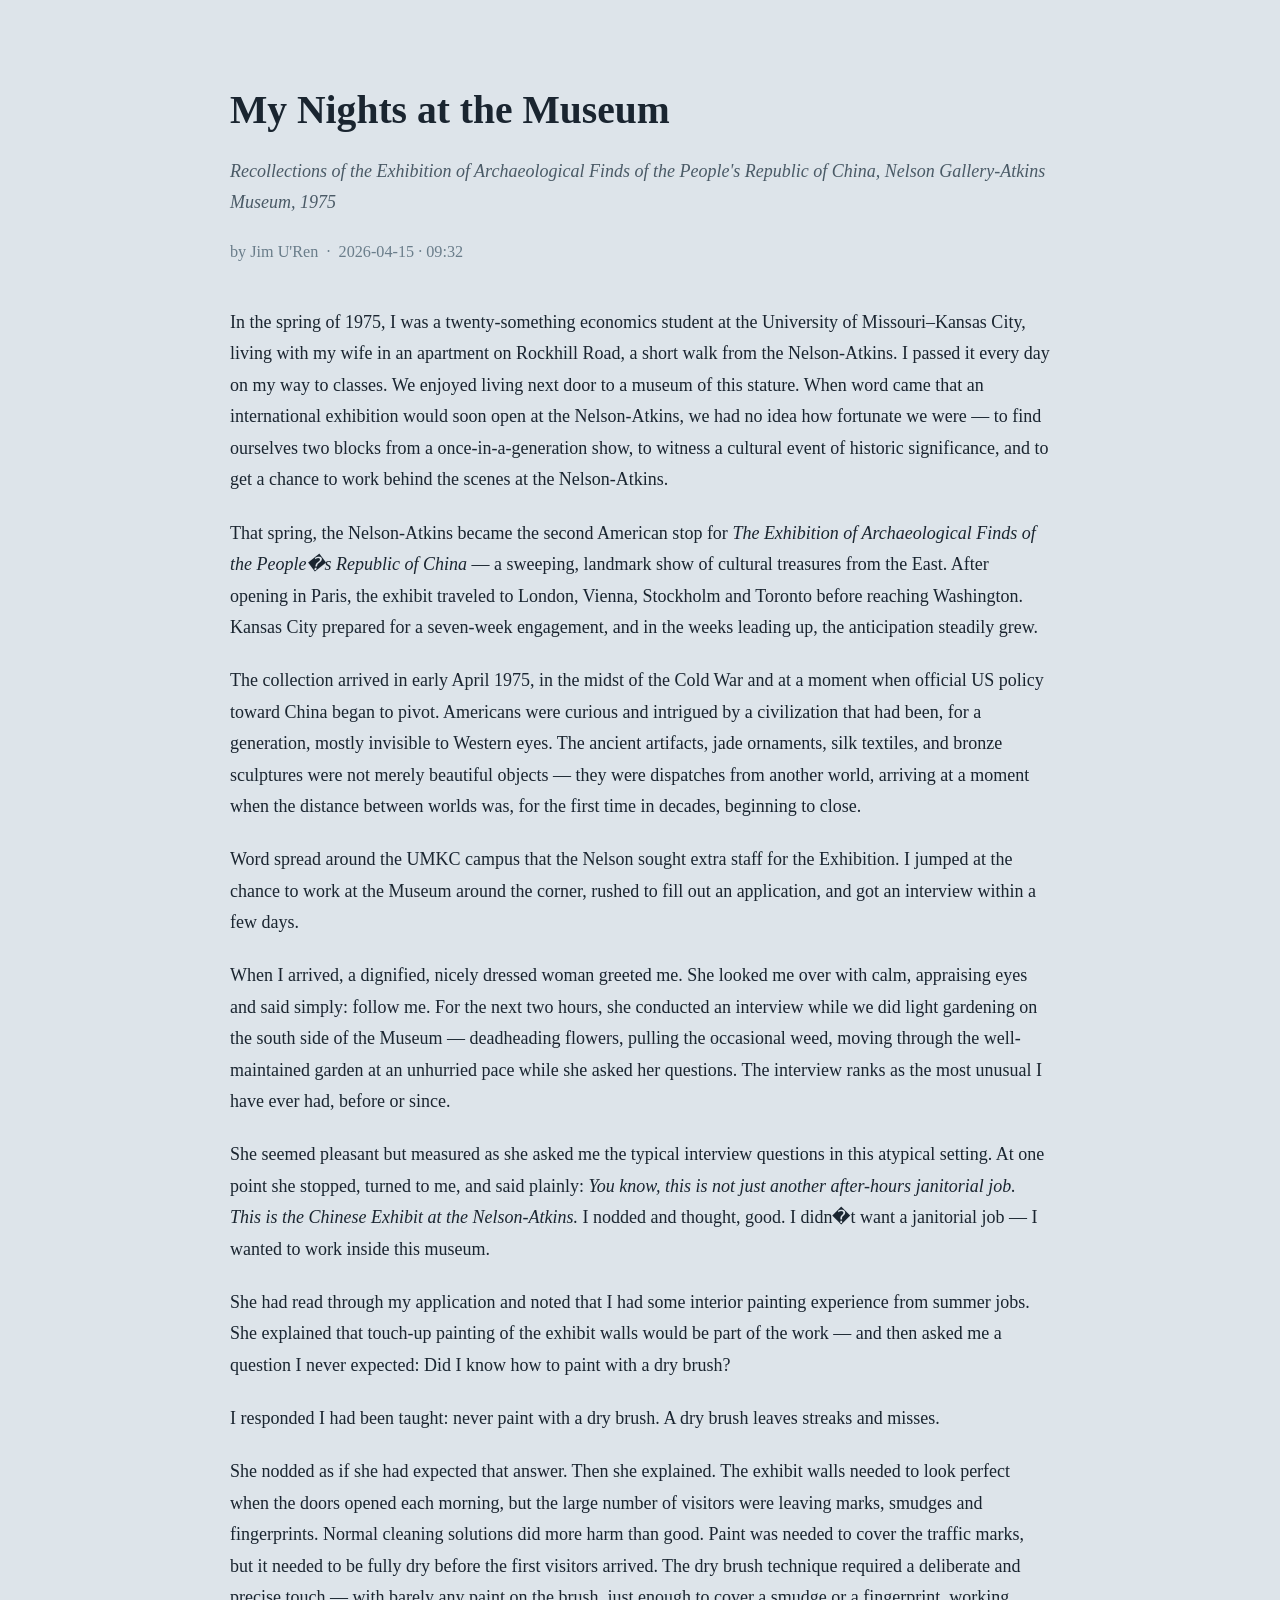
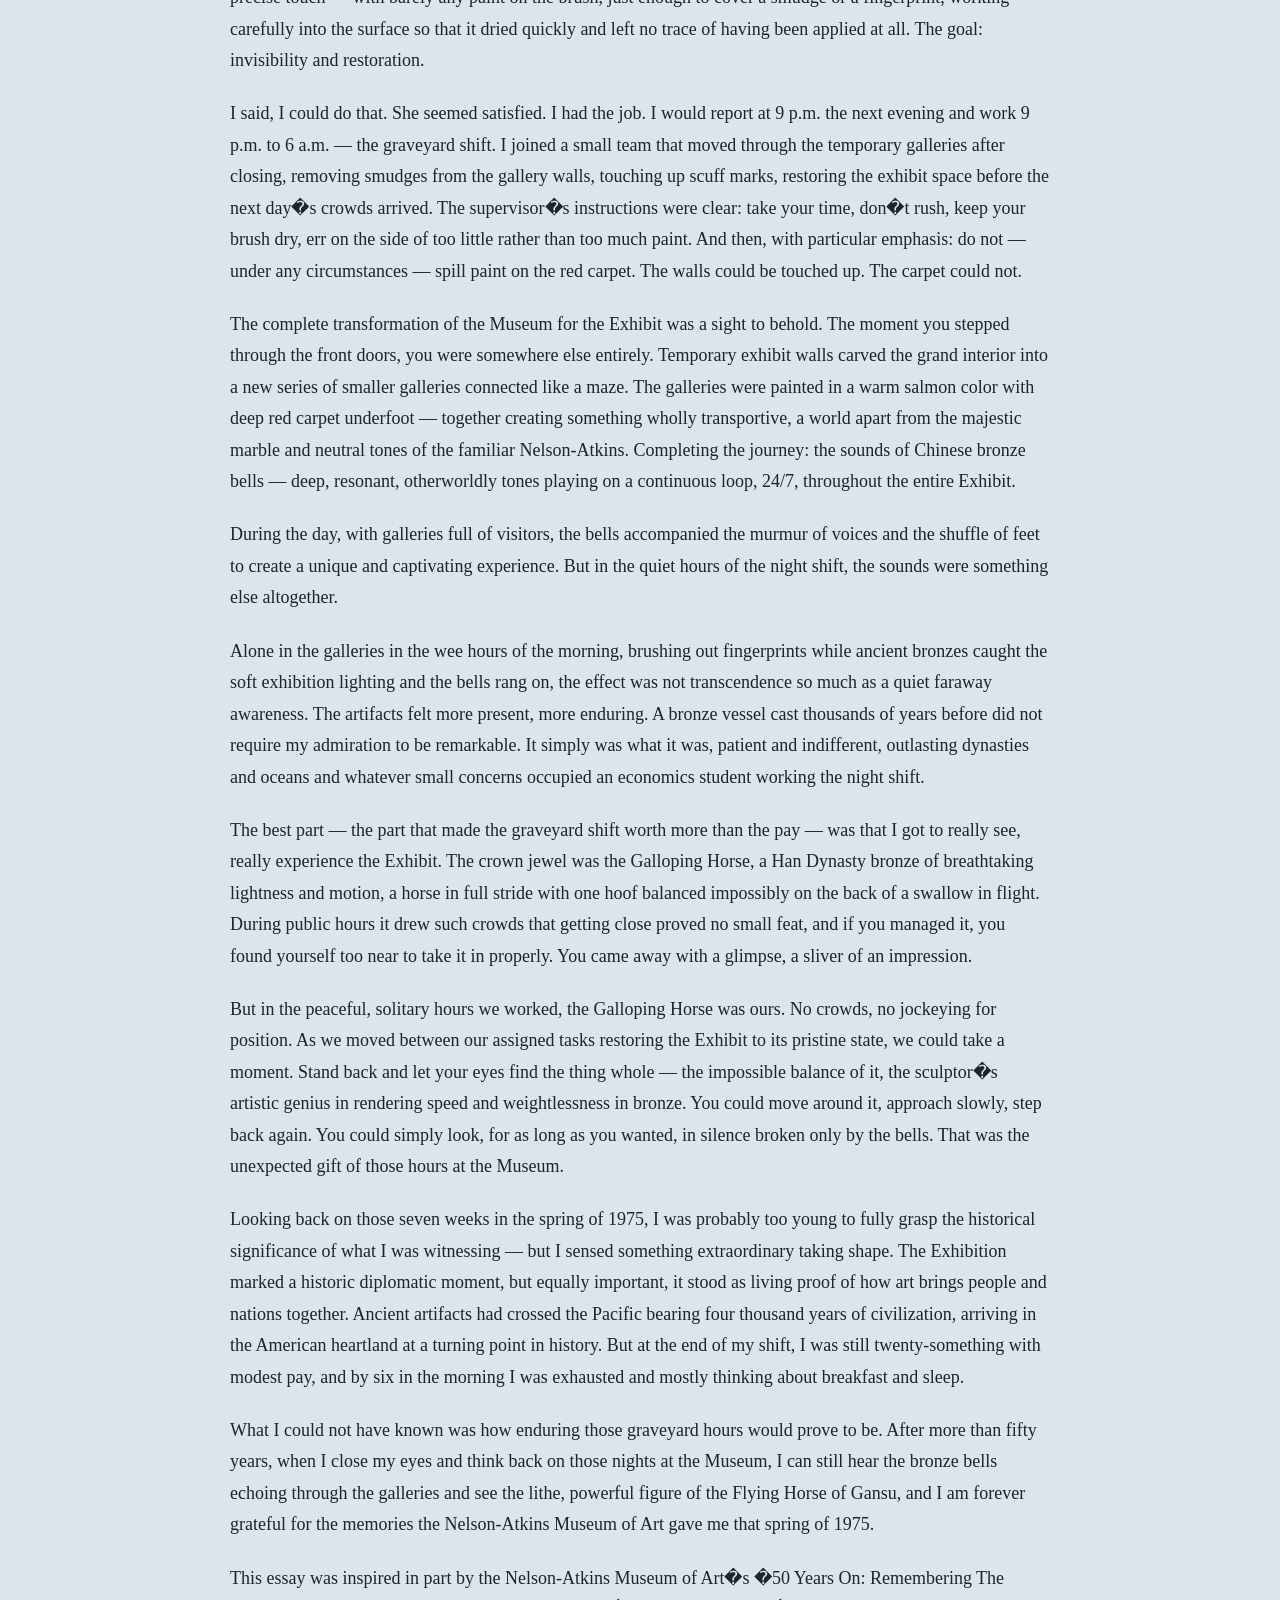
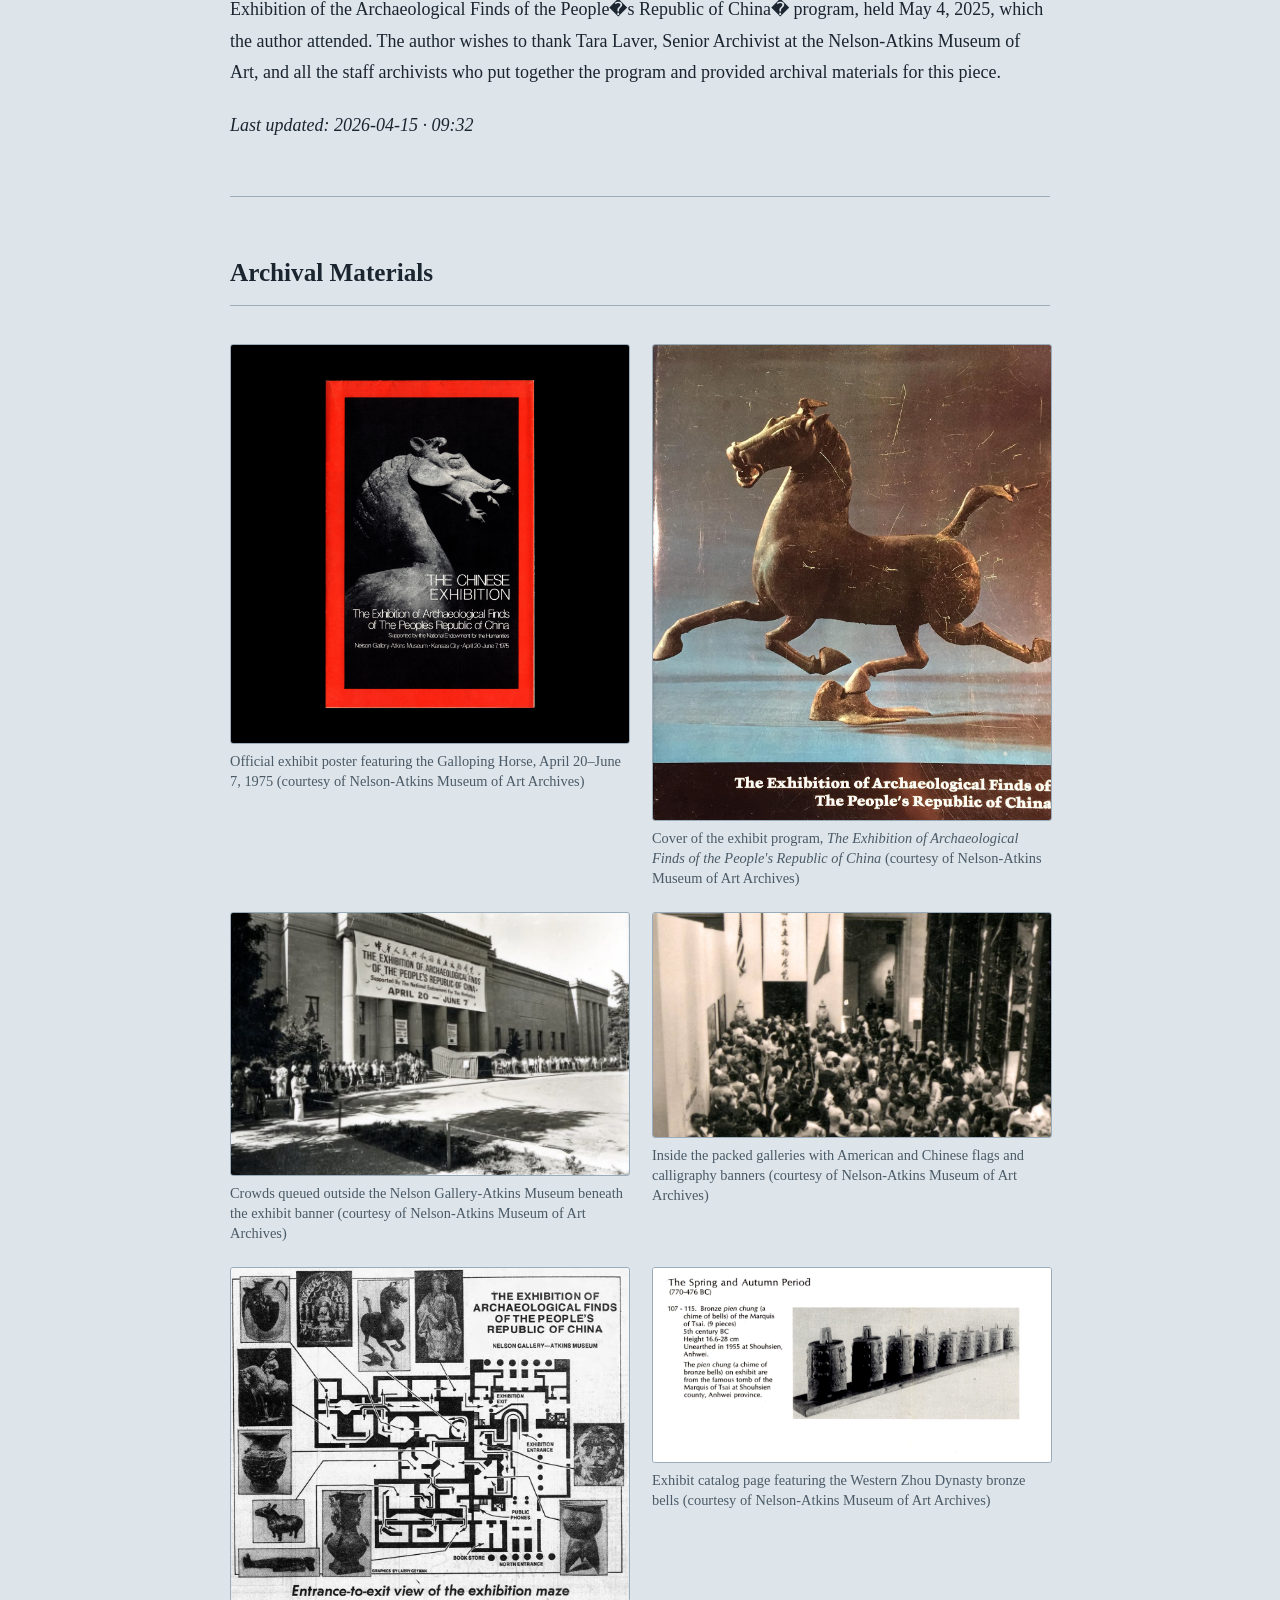
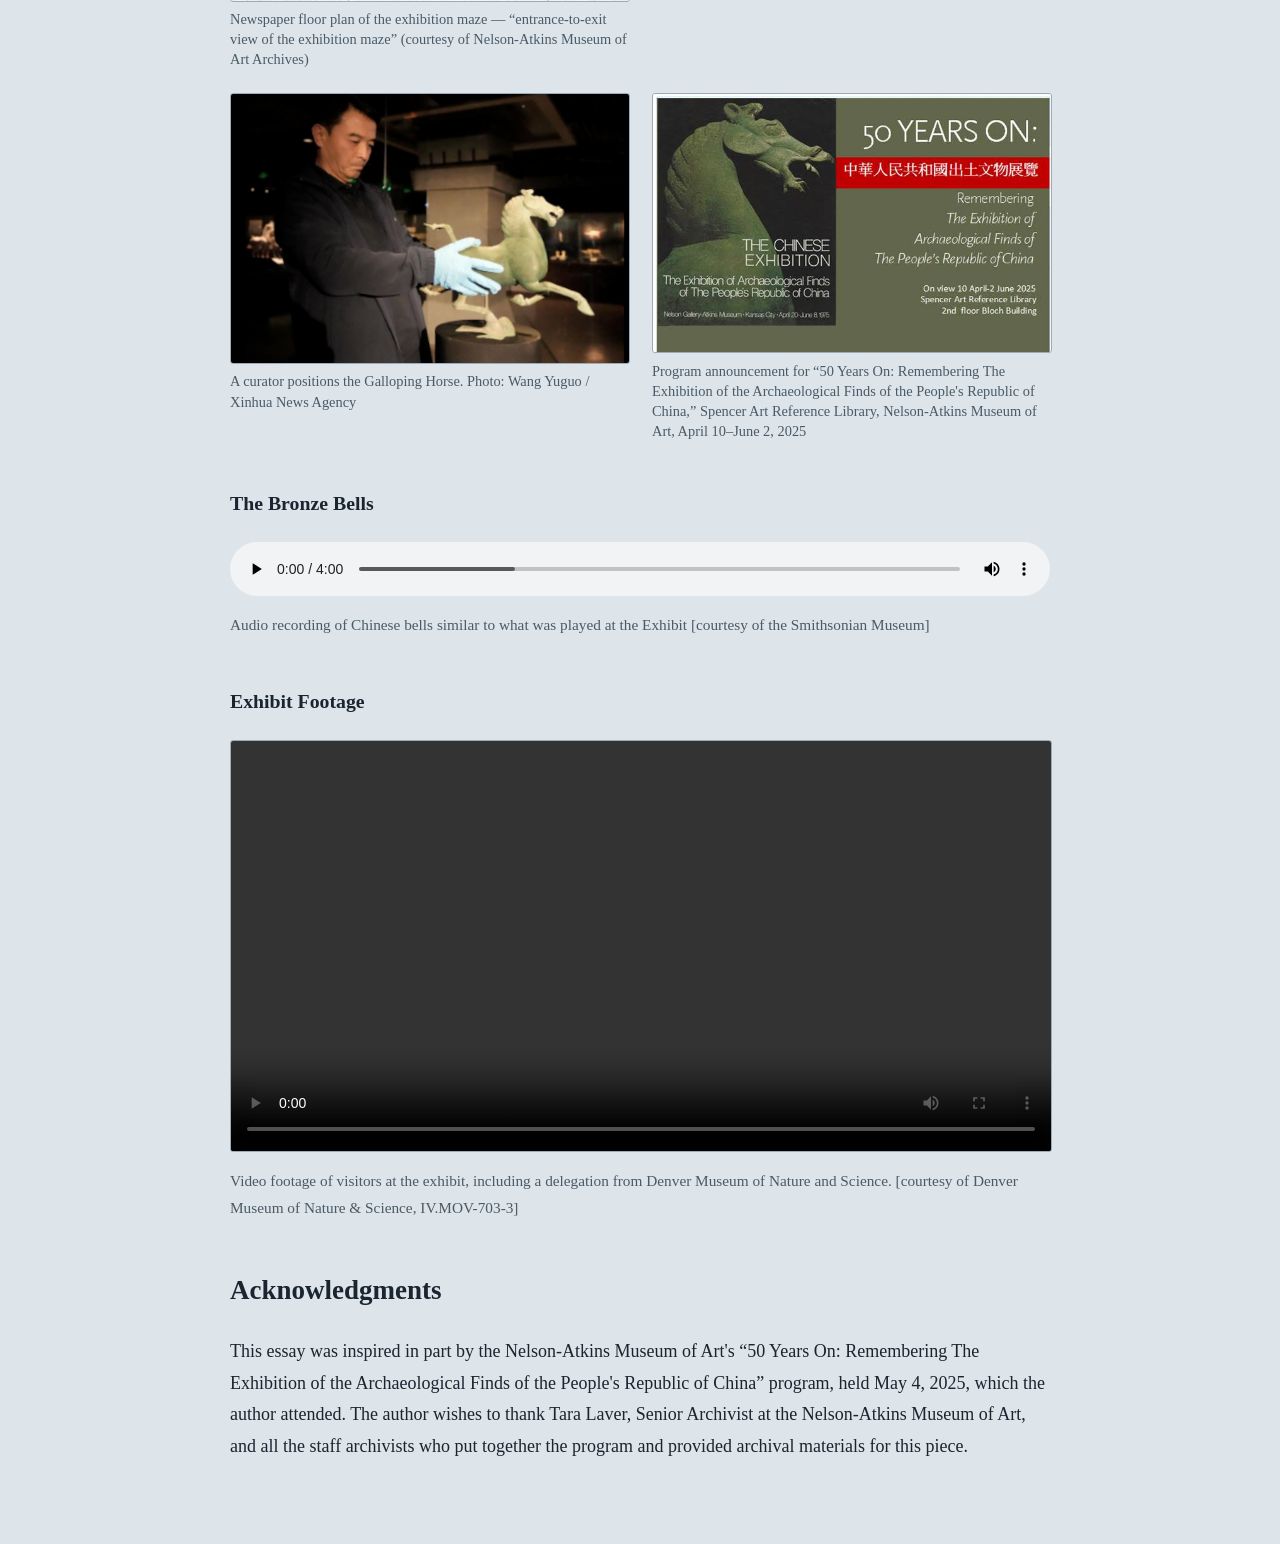
==== commit 99ee4a88: "Standardize museum name to Nelson-Atkins and simplify opening paragraph - Replace awkward 'two block" ====
--- a/docs/index.html
+++ b/docs/index.html
@@ -11,20 +11,19 @@
 
   <h1>My Nights at the Museum</h1>
   <p class="subtitle">Recollections of the Exhibition of Archaeological Finds of the People&#39;s Republic of China, Nelson Gallery-Atkins Museum, 1975</p>
-  <p class="byline">by Jim U&#39;Ren &nbsp;&middot;&nbsp; 2026-04-10 · 11:59</p>
+  <p class="byline">by Jim U&#39;Ren &nbsp;&middot;&nbsp; 2026-04-15 · 09:32</p>
 
   <p>In the spring of 1975, I was a twenty-something economics student at
   the University of Missouri–Kansas City, living with my wife in an
-  apartment on Rockhill Road, two blocks north of one of the finest art
-  museums in the country. The Nelson Gallery-Atkins Museum was just a
-  short walk from our door — I passed it every day on my way to classes.
-  We enjoyed living next door to a museum of this stature. When word came
-  in early 1975 that an international exhibition would soon open at the
-  Nelson-Atkins, we had no idea how fortunate we were — to find
-  ourselves two blocks from a once-in-a-generation show, to witness a
-  cultural event of historic significance, and to get a chance to work
-  behind the scenes at the Nelson-Atkins.</p>
-  <p>That spring, the Nelson Gallery became the second American stop for
+  apartment on Rockhill Road, a short walk from the Nelson-Atkins. I
+  passed it every day on my way to classes. We enjoyed living next door to
+  a museum of this stature. When word came that an international
+  exhibition would soon open at the Nelson-Atkins, we had no idea how
+  fortunate we were — to find ourselves two blocks from a
+  once-in-a-generation show, to witness a cultural event of historic
+  significance, and to get a chance to work behind the scenes at the
+  Nelson-Atkins.</p>
+  <p>That spring, the Nelson-Atkins became the second American stop for
   <em>The Exhibition of Archaeological Finds of the People�s Republic of
   China</em> — a sweeping, landmark show of cultural treasures from the
   East. After opening in Paris, the exhibit traveled to London, Vienna,
@@ -145,7 +144,7 @@
   at the Nelson-Atkins Museum of Art, and all the staff archivists who put
   together the program and provided archival materials for this piece.</p>
 
-  <p class="timestamp"><em>Last updated: 2026-04-10 · 11:59</em></p>
+  <p class="timestamp"><em>Last updated: 2026-04-15 · 09:32</em></p>
 
   <hr>
 
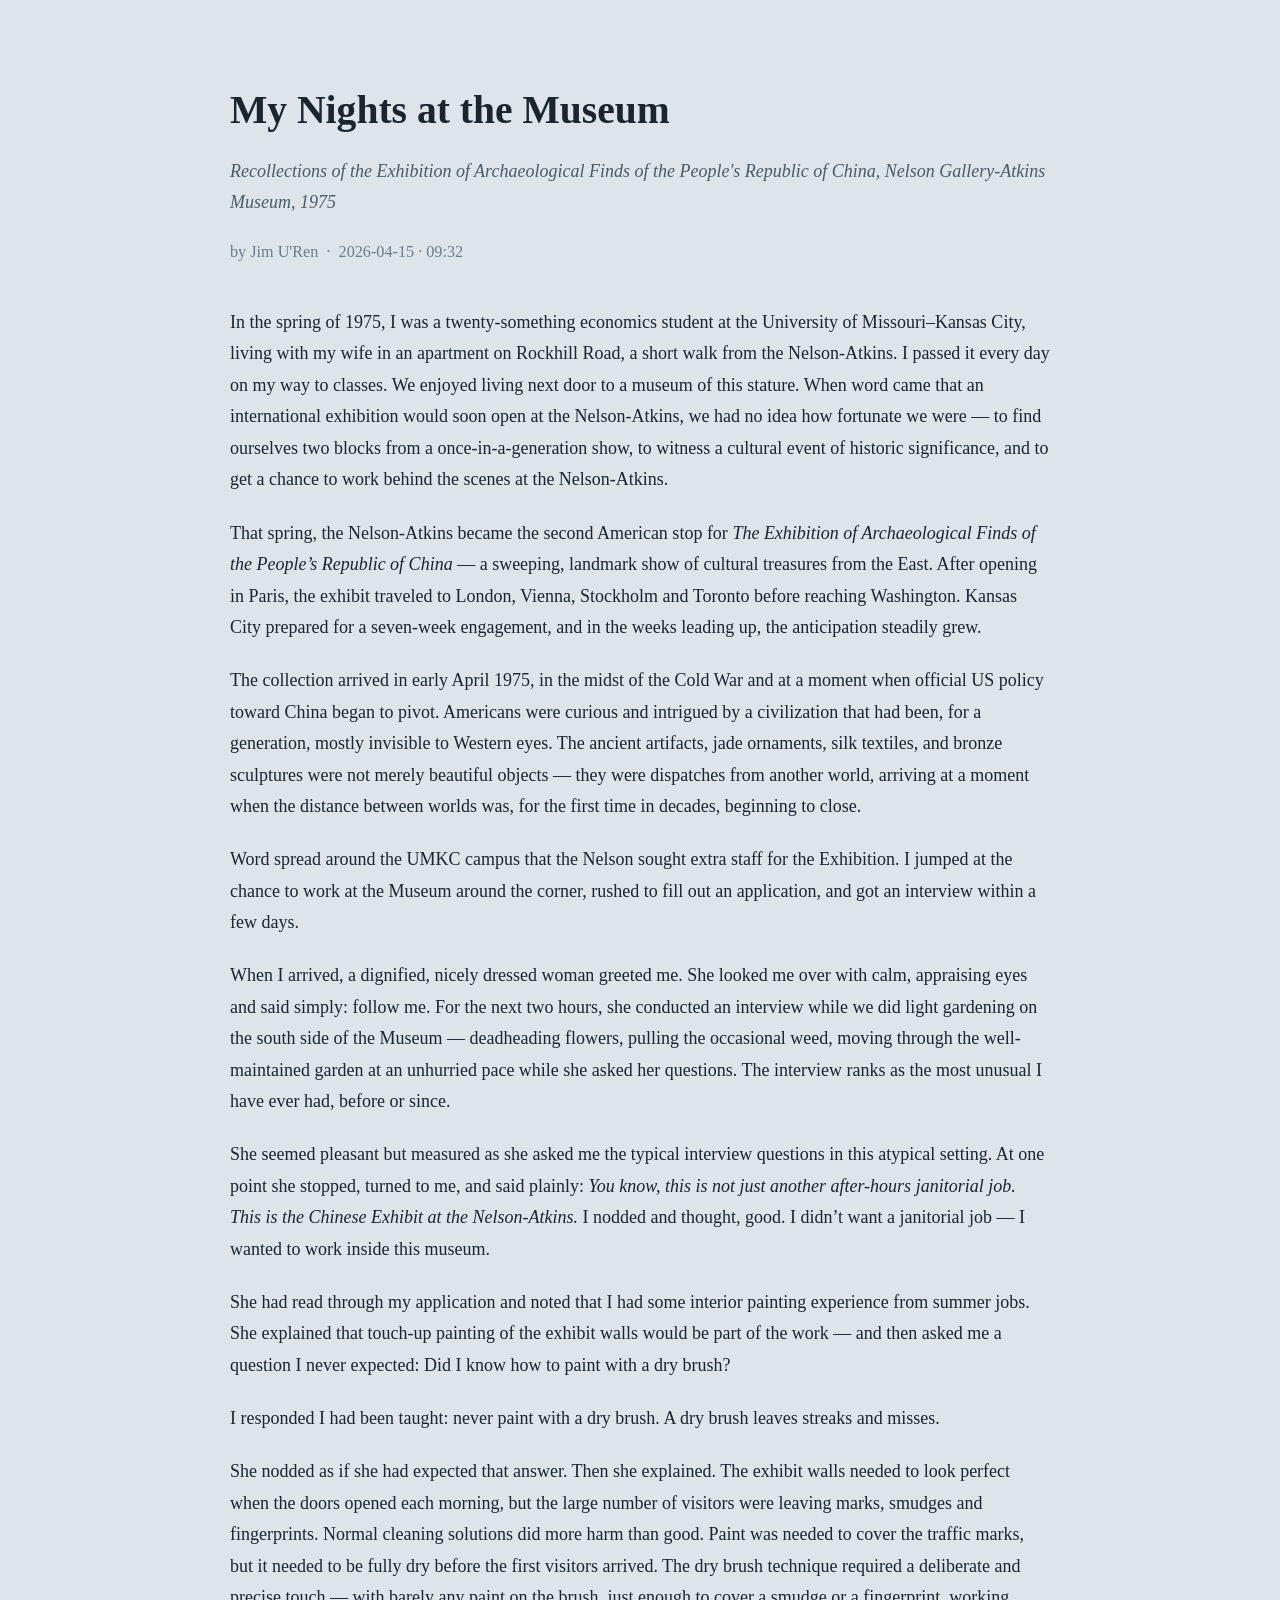
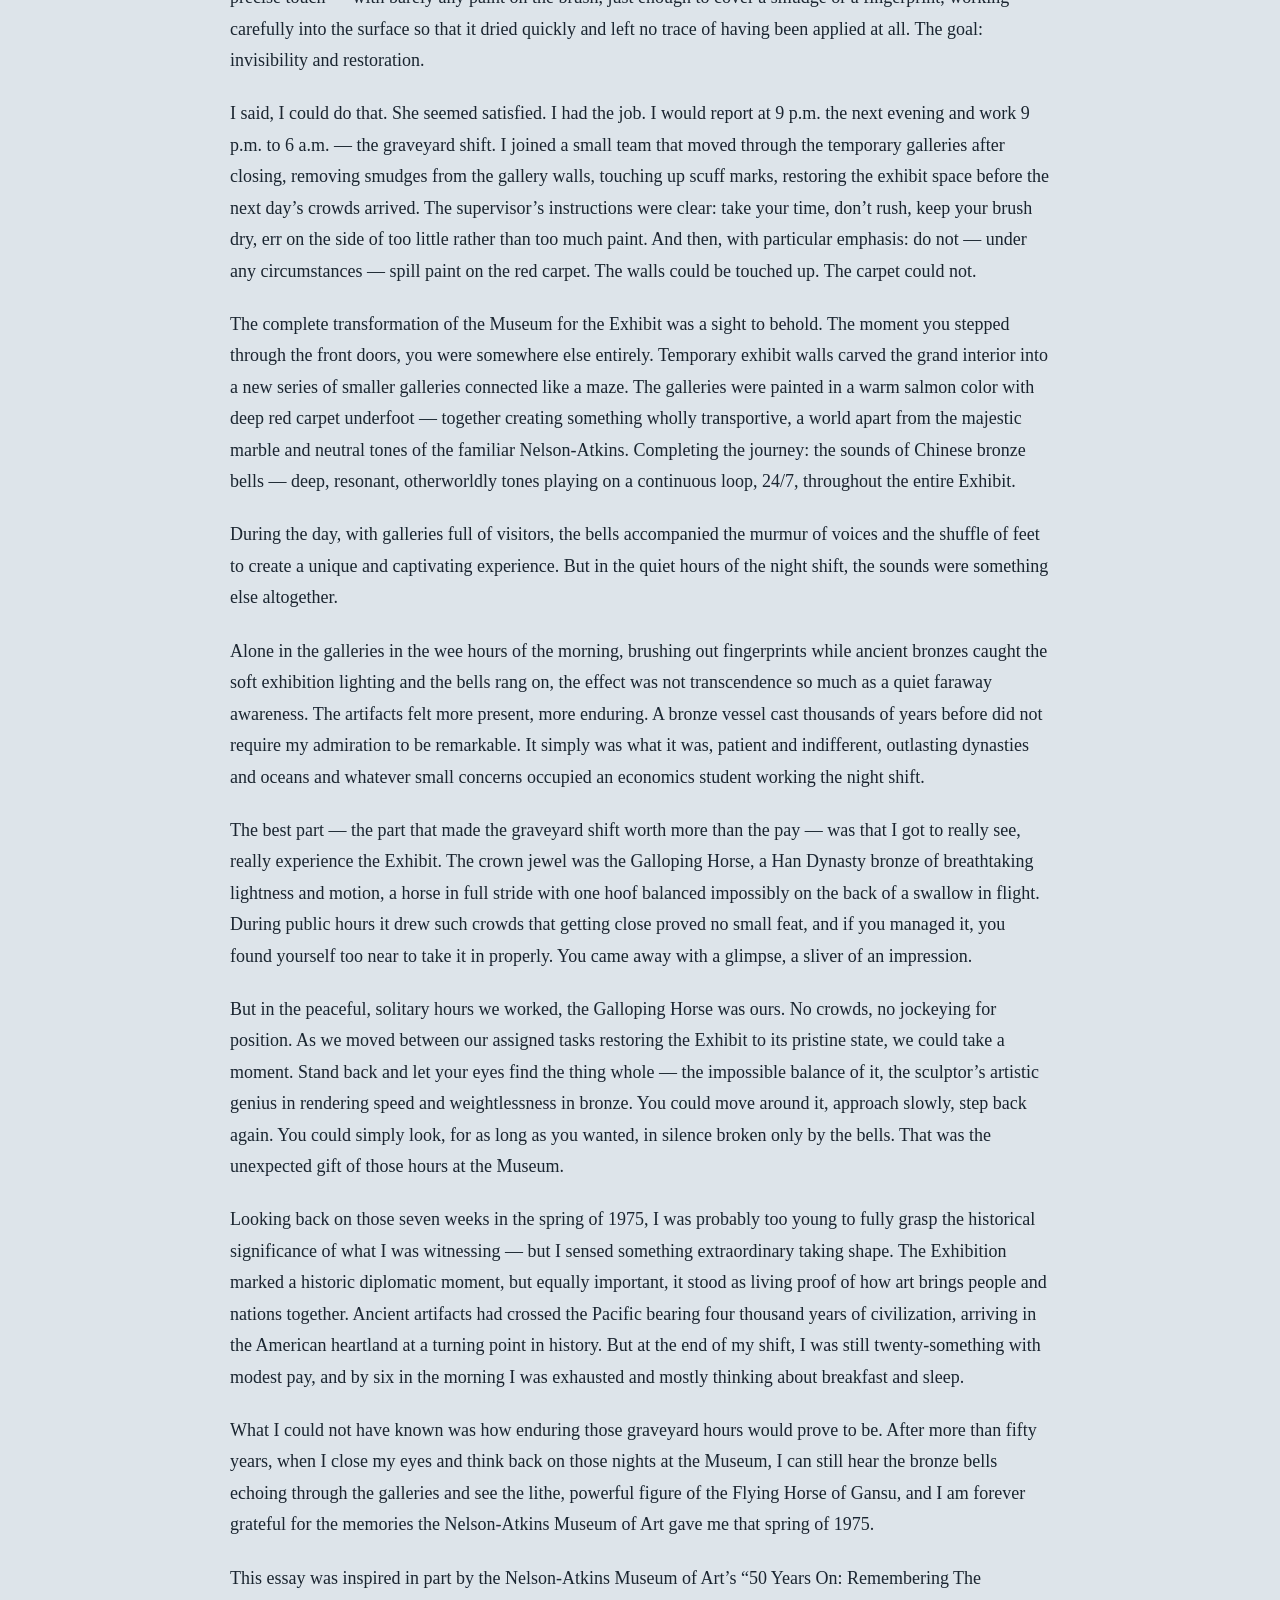
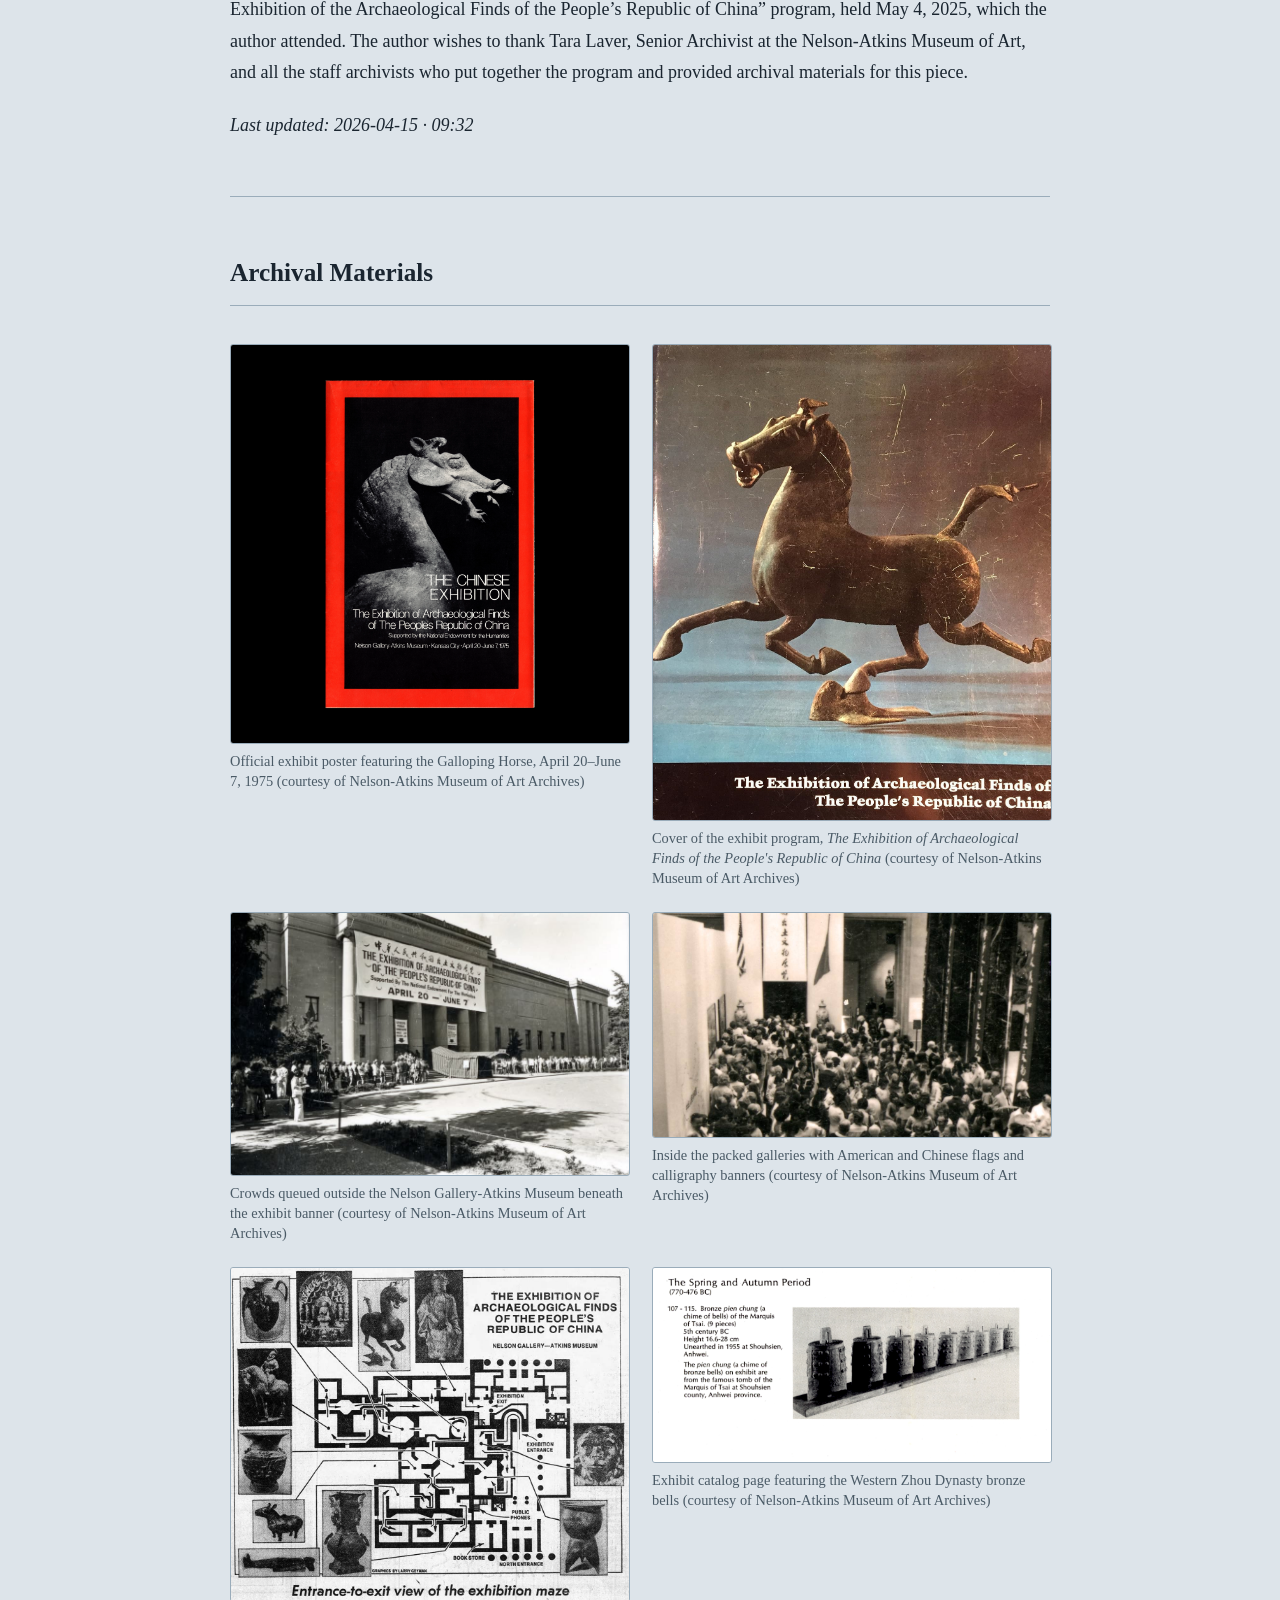
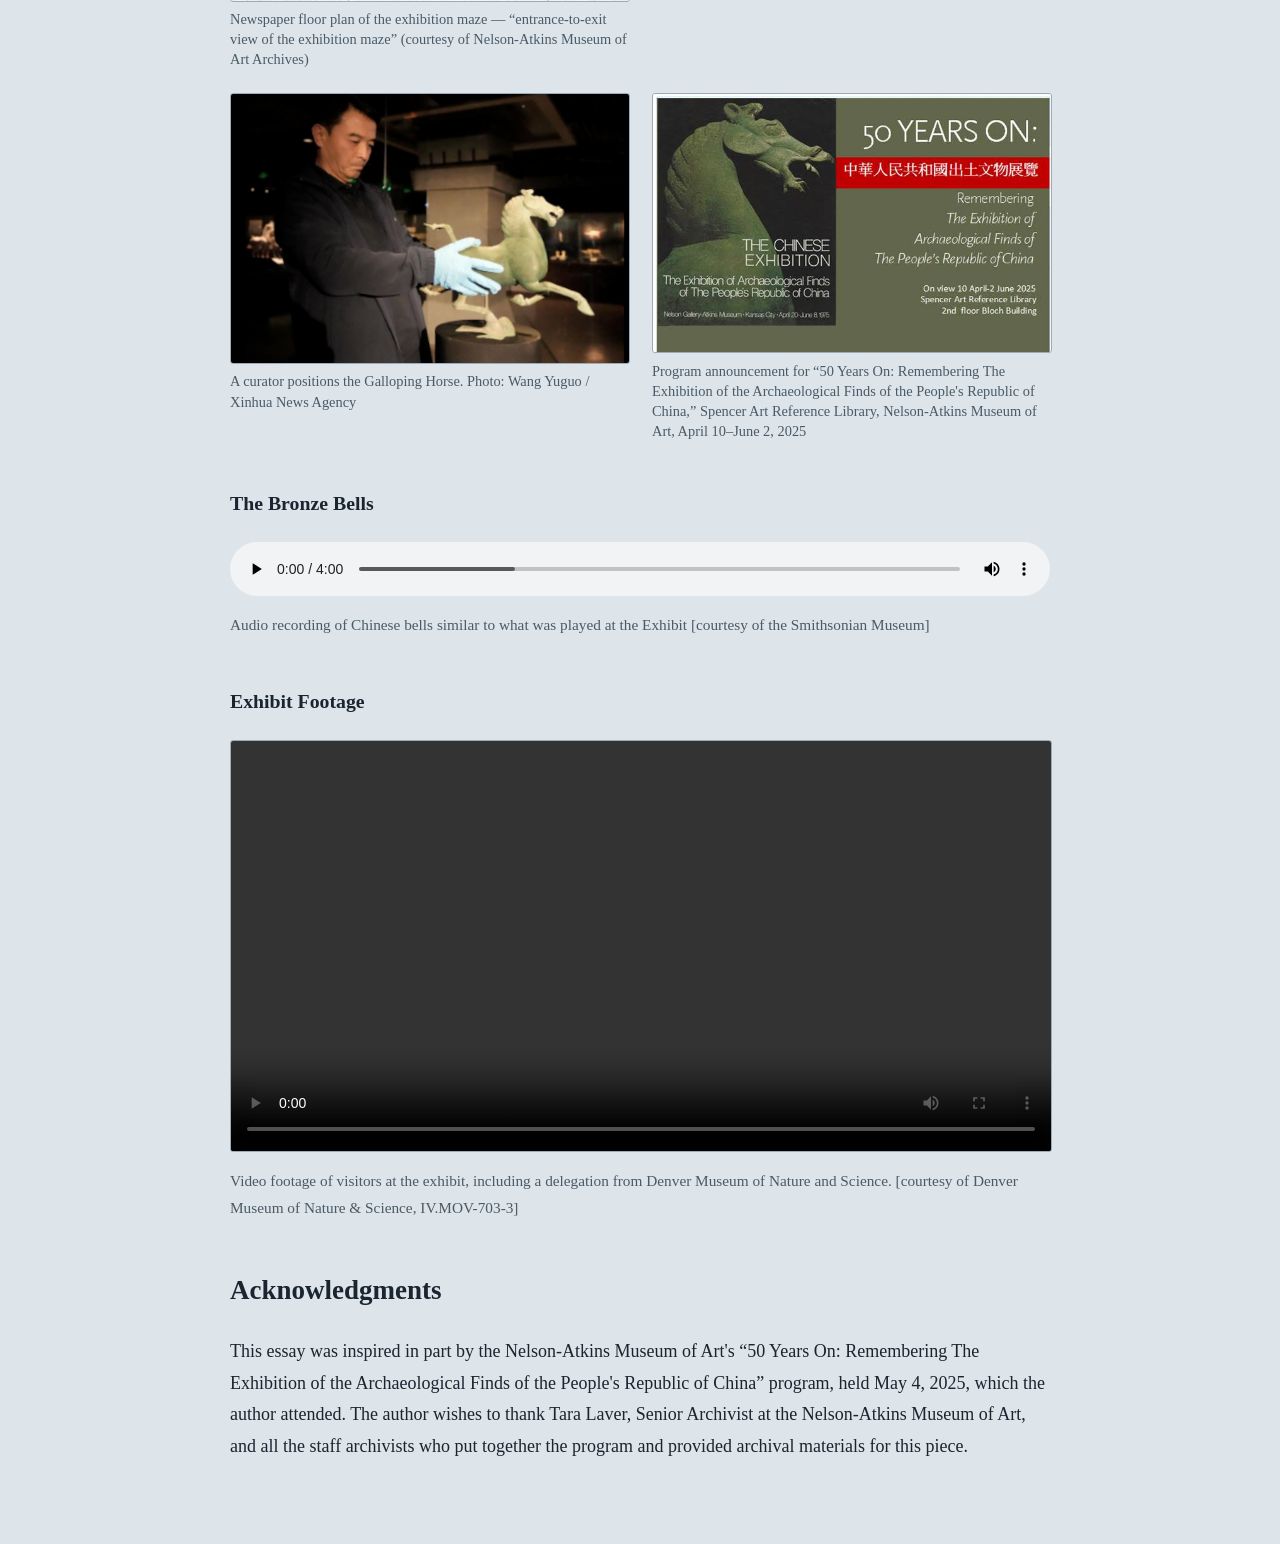
==== commit 99f0e0b5: "Editorial revision: weave KC Star improvements into long version Tightened opening, itinerary, and C" ====
--- a/docs/index.html
+++ b/docs/index.html
@@ -24,7 +24,7 @@
   significance, and to get a chance to work behind the scenes at the
   Nelson-Atkins.</p>
   <p>That spring, the Nelson-Atkins became the second American stop for
-  <em>The Exhibition of Archaeological Finds of the People�s Republic of
+  <em>The Exhibition of Archaeological Finds of the People’s Republic of
   China</em> — a sweeping, landmark show of cultural treasures from the
   East. After opening in Paris, the exhibit traveled to London, Vienna,
   Stockholm and Toronto before reaching Washington. Kansas City prepared
@@ -45,15 +45,15 @@
   <p>When I arrived, a dignified, nicely dressed woman greeted me. She
   looked me over with calm, appraising eyes and said simply: follow me.
   For the next two hours, she conducted an interview while we did light
-  gardening on the south side of the Museum — deadheading flowers,
-  pulling the occasional weed, moving through the well-maintained garden
-  at an unhurried pace while she asked her questions. The interview ranks
-  as the most unusual I have ever had, before or since.</p>
+  gardening on the south side of the Museum — deadheading flowers, pulling
+  the occasional weed, moving through the well-maintained garden at an
+  unhurried pace while she asked her questions. The interview ranks as the
+  most unusual I have ever had, before or since.</p>
   <p>She seemed pleasant but measured as she asked me the typical
   interview questions in this atypical setting. At one point she stopped,
   turned to me, and said plainly: <em>You know, this is not just another
   after-hours janitorial job. This is the Chinese Exhibit at the
-  Nelson-Atkins.</em> I nodded and thought, good. I didn�t want a
+  Nelson-Atkins.</em> I nodded and thought, good. I didn’t want a
   janitorial job — I wanted to work inside this museum.</p>
   <p>She had read through my application and noted that I had some
   interior painting experience from summer jobs. She explained that
@@ -77,11 +77,11 @@
   graveyard shift. I joined a small team that moved through the temporary
   galleries after closing, removing smudges from the gallery walls,
   touching up scuff marks, restoring the exhibit space before the next
-  day�s crowds arrived. The supervisor�s instructions were clear: take
-  your time, don�t rush, keep your brush dry, err on the side of too
+  day’s crowds arrived. The supervisor’s instructions were clear: take
+  your time, don’t rush, keep your brush dry, err on the side of too
   little rather than too much paint. And then, with particular emphasis:
-  do not — under any circumstances — spill paint on the red carpet.
-  The walls could be touched up. The carpet could not.</p>
+  do not — under any circumstances — spill paint on the red carpet. The
+  walls could be touched up. The carpet could not.</p>
   <p>The complete transformation of the Museum for the Exhibit was a sight
   to behold. The moment you stepped through the front doors, you were
   somewhere else entirely. Temporary exhibit walls carved the grand
@@ -90,8 +90,8 @@
   underfoot — together creating something wholly transportive, a world
   apart from the majestic marble and neutral tones of the familiar
   Nelson-Atkins. Completing the journey: the sounds of Chinese bronze
-  bells — deep, resonant, otherworldly tones playing on a continuous
-  loop, 24/7, throughout the entire Exhibit.</p>
+  bells — deep, resonant, otherworldly tones playing on a continuous loop,
+  24/7, throughout the entire Exhibit.</p>
   <p>During the day, with galleries full of visitors, the bells
   accompanied the murmur of voices and the shuffle of feet to create a
   unique and captivating experience. But in the quiet hours of the night
@@ -116,30 +116,30 @@
   was ours. No crowds, no jockeying for position. As we moved between our
   assigned tasks restoring the Exhibit to its pristine state, we could
   take a moment. Stand back and let your eyes find the thing whole — the
-  impossible balance of it, the sculptor�s artistic genius in rendering
+  impossible balance of it, the sculptor’s artistic genius in rendering
   speed and weightlessness in bronze. You could move around it, approach
   slowly, step back again. You could simply look, for as long as you
   wanted, in silence broken only by the bells. That was the unexpected
   gift of those hours at the Museum.</p>
   <p>Looking back on those seven weeks in the spring of 1975, I was
   probably too young to fully grasp the historical significance of what I
-  was witnessing — but I sensed something extraordinary taking shape.
-  The Exhibition marked a historic diplomatic moment, but equally
-  important, it stood as living proof of how art brings people and nations
-  together. Ancient artifacts had crossed the Pacific bearing four
-  thousand years of civilization, arriving in the American heartland at a
-  turning point in history. But at the end of my shift, I was still
-  twenty-something with modest pay, and by six in the morning I was
-  exhausted and mostly thinking about breakfast and sleep.</p>
+  was witnessing — but I sensed something extraordinary taking shape. The
+  Exhibition marked a historic diplomatic moment, but equally important,
+  it stood as living proof of how art brings people and nations together.
+  Ancient artifacts had crossed the Pacific bearing four thousand years of
+  civilization, arriving in the American heartland at a turning point in
+  history. But at the end of my shift, I was still twenty-something with
+  modest pay, and by six in the morning I was exhausted and mostly
+  thinking about breakfast and sleep.</p>
   <p>What I could not have known was how enduring those graveyard hours
   would prove to be. After more than fifty years, when I close my eyes and
   think back on those nights at the Museum, I can still hear the bronze
   bells echoing through the galleries and see the lithe, powerful figure
   of the Flying Horse of Gansu, and I am forever grateful for the memories
   the Nelson-Atkins Museum of Art gave me that spring of 1975.</p>
-  <p>This essay was inspired in part by the Nelson-Atkins Museum of Art�s
-  �50 Years On: Remembering The Exhibition of the Archaeological Finds of
-  the People�s Republic of China� program, held May 4, 2025, which the
+  <p>This essay was inspired in part by the Nelson-Atkins Museum of Art’s
+  “50 Years On: Remembering The Exhibition of the Archaeological Finds of
+  the People’s Republic of China” program, held May 4, 2025, which the
   author attended. The author wishes to thank Tara Laver, Senior Archivist
   at the Nelson-Atkins Museum of Art, and all the staff archivists who put
   together the program and provided archival materials for this piece.</p>
